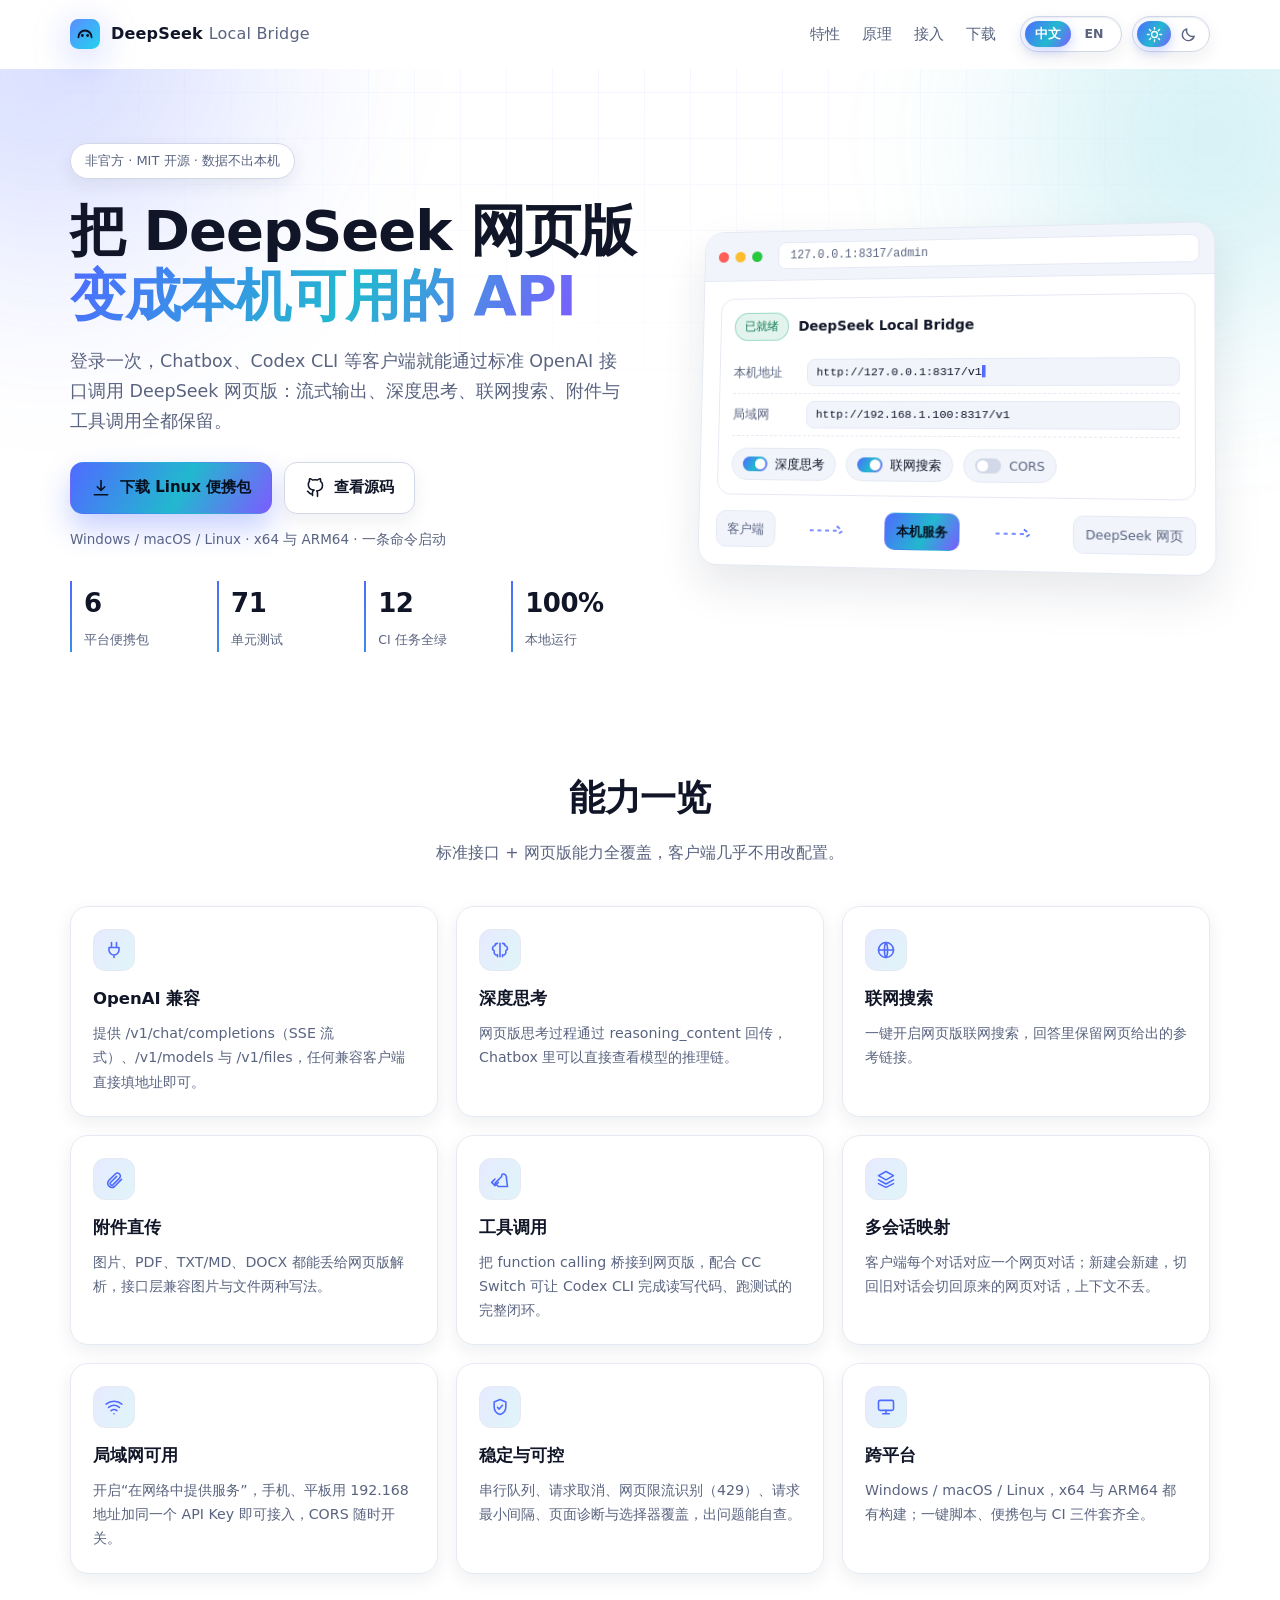
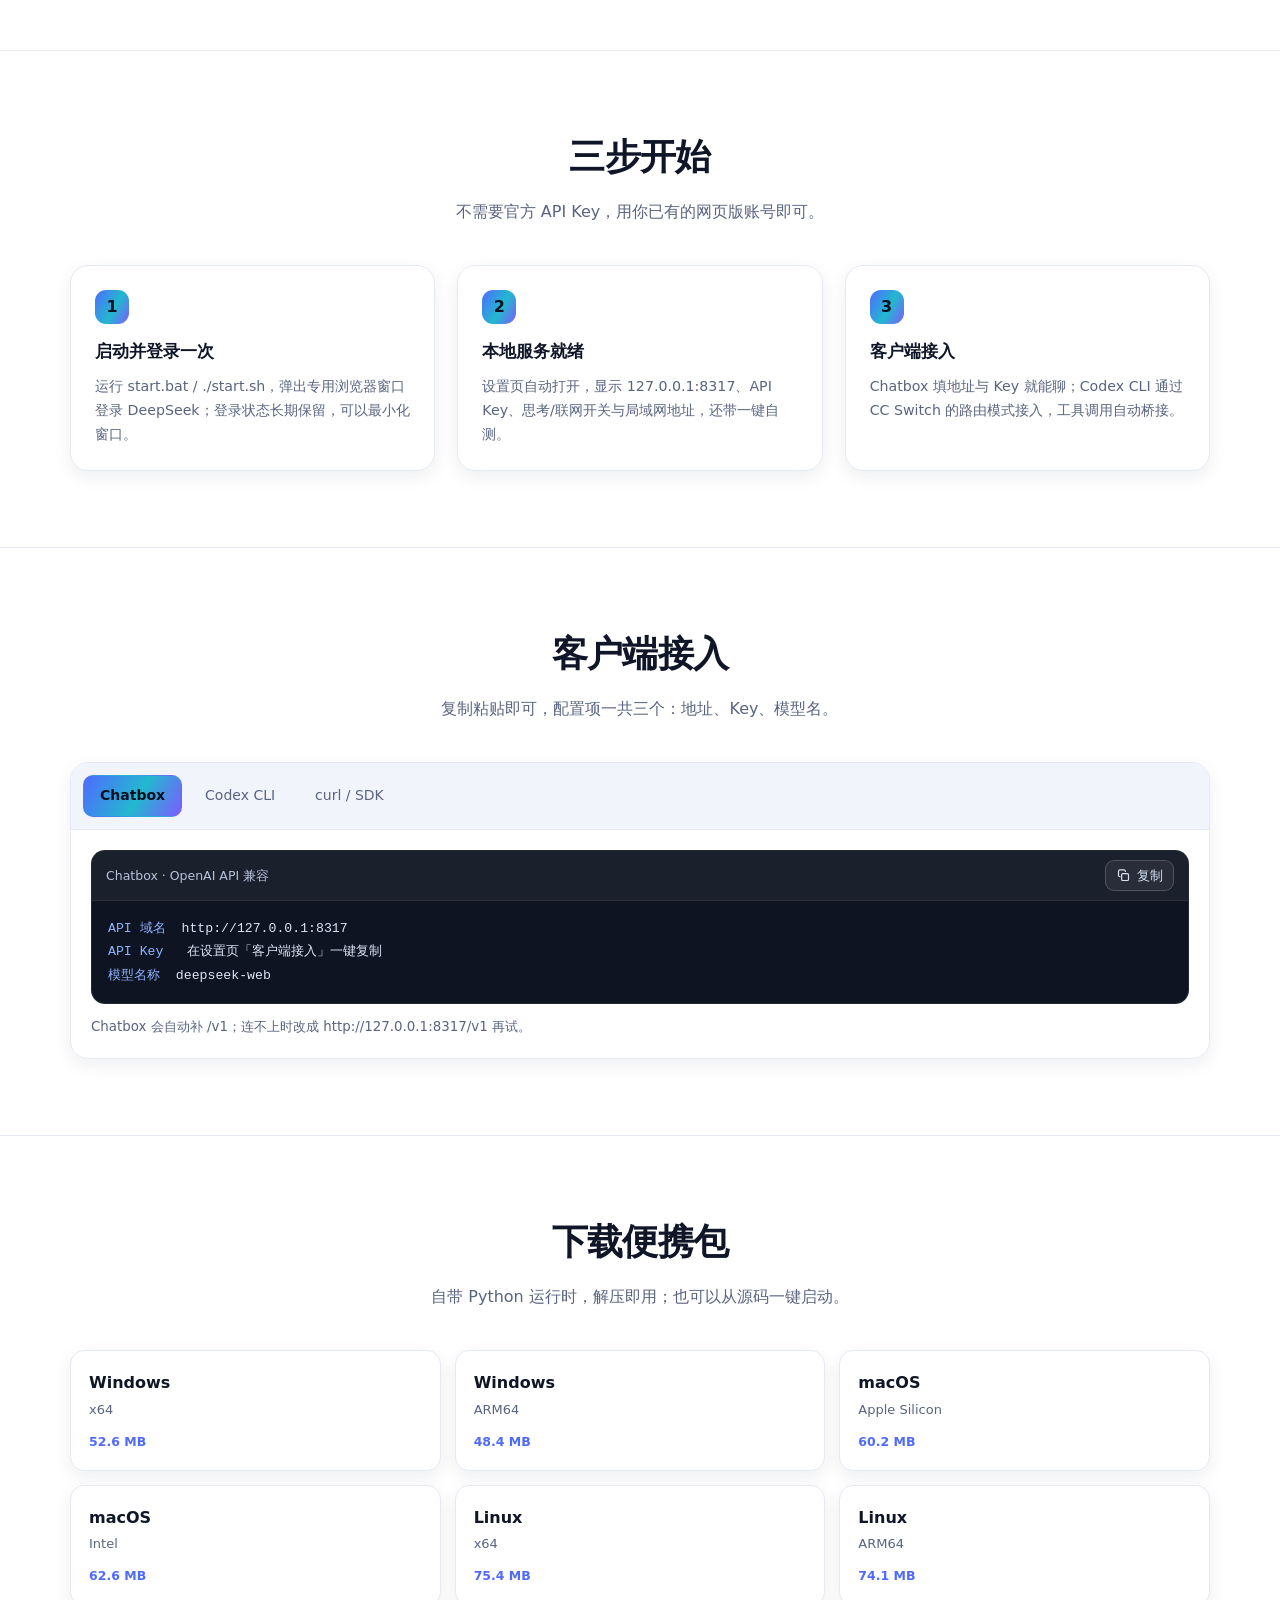
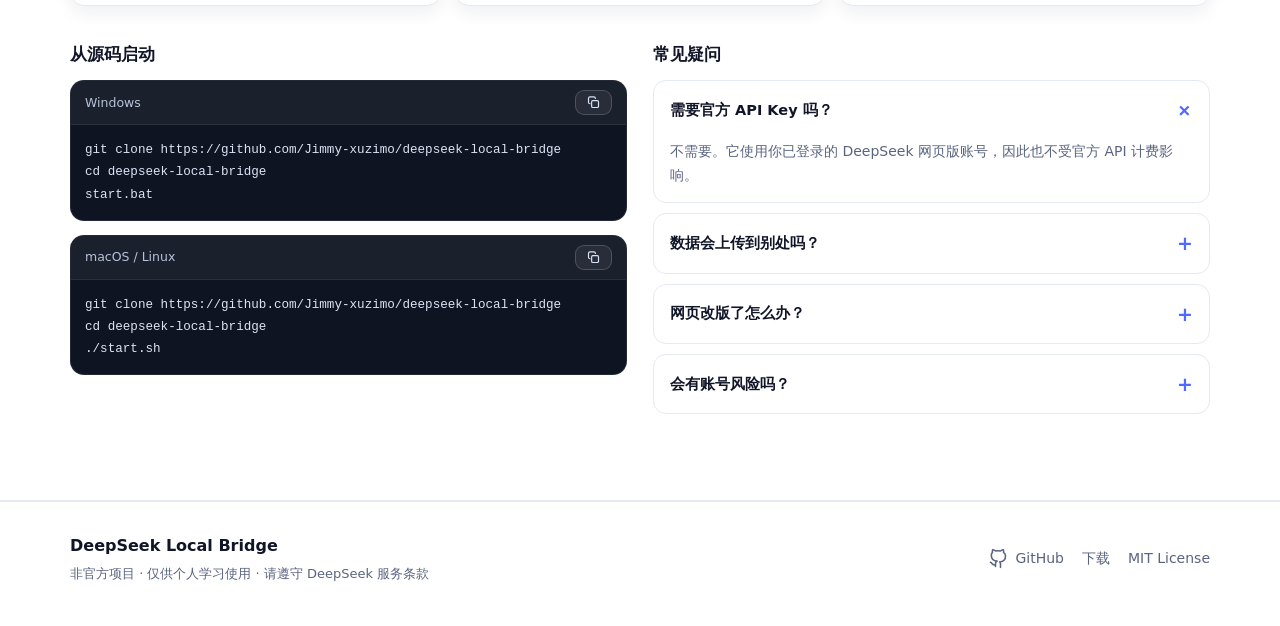
==== docs/index.html @ 7da31a99 "docs: 添加中英双语介绍页并启用 GitHub Pages - docs/index.html + assets/site.css + assets/site.js（零外部依赖，默认浅色/中文） " ====
<!DOCTYPE html>
<html lang="zh-CN" data-theme="light">
<head>
<meta charset="utf-8" />
<meta name="viewport" content="width=device-width, initial-scale=1, viewport-fit=cover" />
<meta name="theme-color" id="theme-color" content="#f6f8fd" />
<meta name="format-detection" content="telephone=no" />
<title>DeepSeek Local Bridge · 把 DeepSeek 网页版变成本机 API</title>
<meta name="description" content="把 DeepSeek 网页版桥接成本机 OpenAI 兼容 API：一次登录，Chatbox / Codex CLI 即可使用，支持流式、深度思考、联网搜索、附件与工具调用。" />
<meta name="color-scheme" content="light dark" />
<link rel="icon" href="data:image/svg+xml,%3Csvg xmlns='http://www.w3.org/2000/svg' viewBox='0 0 32 32'%3E%3Crect width='32' height='32' rx='8' fill='%234f6bff'/%3E%3Cpath d='M9 19c0-4 3-7 7-7s7 3 7 7' stroke='white' stroke-width='2' fill='none' stroke-linecap='round'/%3E%3Ccircle cx='13' cy='17.5' r='1.4' fill='white'/%3E%3Ccircle cx='19' cy='17.5' r='1.4' fill='white'/%3E%3C/svg%3E" />
<link rel="stylesheet" href="assets/site.css" />
<script>document.documentElement.classList.add("js");</script>
</head>
<body>

<svg class="sprite" aria-hidden="true" focusable="false">
  <symbol id="i-plug" viewBox="0 0 24 24"><path d="M9 3v6M15 3v6M6 9h12v3a6 6 0 0 1-6 6 6 6 0 0 1-6-6V9ZM12 18v3"/></symbol>
  <symbol id="i-brain" viewBox="0 0 24 24"><path d="M9 4a3 3 0 0 0-3 3 3 3 0 0 0-1 5.8V15a3 3 0 0 0 4 2.8V20M15 4a3 3 0 0 1 3 3 3 3 0 0 1 1 5.8V15a3 3 0 0 1-4 2.8V20M12 4v16"/></symbol>
  <symbol id="i-globe" viewBox="0 0 24 24"><circle cx="12" cy="12" r="9"/><path d="M3 12h18M12 3c2.5 3 2.5 15 0 18M12 3c-2.5 3-2.5 15 0 18"/></symbol>
  <symbol id="i-paperclip" viewBox="0 0 24 24"><path d="M21 12.5 12.6 21a5 5 0 0 1-7-7l8-8a3.5 3.5 0 1 1 5 5l-8 8a2 2 0 0 1-2.8-2.8l7.4-7.4"/></symbol>
  <symbol id="i-tool" viewBox="0 0 24 24"><path d="M14.7 6.3a4 4 0 0 1 5 5L21 21H10L6 17l8-8a4 4 0 0 1 .7-2.7Z"/><path d="M6 12 2 16l4 4 4-4"/></symbol>
  <symbol id="i-layers" viewBox="0 0 24 24"><path d="M12 3 3 8l9 5 9-5-9-5ZM3 13l9 5 9-5M3 17.5 12 22l9-4.5"/></symbol>
  <symbol id="i-wifi" viewBox="0 0 24 24"><path d="M2.5 8.5C8 4 16 4 21.5 8.5M5.5 12.5C9.5 9.3 14.5 9.3 18.5 12.5M8.5 16.4c2-1.6 5-1.6 7 0M12 20h.01"/></symbol>
  <symbol id="i-shield" viewBox="0 0 24 24"><path d="M12 3 5 6v6c0 4.4 3 7.6 7 9 4-1.4 7-4.6 7-9V6l-7-3Z"/><path d="M9 12.5l2 2 4-4.5"/></symbol>
  <symbol id="i-monitor" viewBox="0 0 24 24"><rect x="3" y="4" width="18" height="12" rx="2"/><path d="M8 20h8M12 16v4"/></symbol>
  <symbol id="i-download" viewBox="0 0 24 24"><path d="M12 3v12M7.5 10.5 12 15l4.5-4.5M4 20h16"/></symbol>
  <symbol id="i-github" viewBox="0 0 24 24"><path d="M9 19c-4 1.5-4-2.5-6-3m12 6v-3.9a3.4 3.4 0 0 0-.9-2.6c3-.3 6.9-1.4 6.9-6.8A5.3 5.3 0 0 0 18.6 4 5 5 0 0 0 18.4 1S17.2.6 15 2.4a13 13 0 0 0-6 0C6.8.6 5.6 1 5.6 1A5 5 0 0 0 5.4 4a5.3 5.3 0 0 0-1.4 3.7c0 5.4 3.9 6.5 6.9 6.8A3.4 3.4 0 0 0 9 17.1V21"/></symbol>
  <symbol id="i-copy" viewBox="0 0 24 24"><rect x="9" y="9" width="11" height="11" rx="2"/><path d="M15 5.5A2.5 2.5 0 0 0 12.5 3H6.5A2.5 2.5 0 0 0 4 5.5v6A2.5 2.5 0 0 0 6.5 14"/></symbol>
  <symbol id="i-sun" viewBox="0 0 24 24"><circle cx="12" cy="12" r="4.2"/><path d="M12 2v2.5M12 19.5V22M2 12h2.5M19.5 12H22M4.9 4.9l1.8 1.8M17.3 17.3l1.8 1.8M19.1 4.9l-1.8 1.8M6.7 17.3l-1.8 1.8"/></symbol>
  <symbol id="i-moon" viewBox="0 0 24 24"><path d="M20 14.5A8.5 8.5 0 0 1 9.5 4a8.5 8.5 0 1 0 10.5 10.5Z"/></symbol>
  <symbol id="i-check" viewBox="0 0 24 24"><path d="M5 13l4 4L19 7"/></symbol>
  <symbol id="i-arrow" viewBox="0 0 24 24"><path d="M5 12h14M13 6l6 6-6 6"/></symbol>
</svg>

<header class="nav" id="nav">
  <div class="nav-inner">
    <a class="logo" href="#top">
      <span class="logo-mark">
        <svg viewBox="0 0 32 32" width="30" height="30" aria-hidden="true">
          <rect width="32" height="32" rx="9" fill="url(#lg)"/>
          <defs><linearGradient id="lg" x1="0" y1="0" x2="1" y2="1">
            <stop offset="0" stop-color="#5b8cff"/><stop offset="1" stop-color="#22d3ee"/>
          </linearGradient></defs>
          <path d="M9 19.5c0-4 3-7.2 7-7.2s7 3.2 7 7.2" stroke="#08111f" stroke-width="2" fill="none" stroke-linecap="round"/>
          <circle cx="13.2" cy="17.6" r="1.5" fill="#08111f"/><circle cx="18.8" cy="17.6" r="1.5" fill="#08111f"/>
        </svg>
      </span>
      <span class="logo-text">DeepSeek <em>Local Bridge</em></span>
    </a>

    <nav class="nav-links">
      <a href="#features" data-i18n="nav.features">特性</a>
      <a href="#how" data-i18n="nav.how">原理</a>
      <a href="#clients" data-i18n="nav.clients">接入</a>
      <a href="#download" data-i18n="nav.download">下载</a>
    </nav>

    <div class="nav-tools">
      <button class="toggle lang-toggle" id="lang-toggle" data-lang="zh" aria-label="切换语言 / Switch language">
        <span class="pill" id="lang-pill" aria-hidden="true"></span>
        <span class="seg" data-lang="zh">中文</span>
        <span class="seg" data-lang="en">EN</span>
      </button>
      <button class="toggle theme-toggle" id="theme-toggle" aria-label="切换深浅色 / Toggle theme" aria-pressed="false">
        <span class="pill" id="theme-pill" aria-hidden="true"></span>
        <span class="seg" data-seg="light" aria-hidden="true"><svg class="ic"><use href="#i-sun"/></svg></span>
        <span class="seg" data-seg="dark" aria-hidden="true"><svg class="ic"><use href="#i-moon"/></svg></span>
      </button>
    </div>
  </div>
</header>

<main id="top">
  <!-- Hero -->
  <section class="hero">
    <div class="blob b1" aria-hidden="true"></div>
    <div class="blob b2" aria-hidden="true"></div>
    <div class="wrap hero-grid">
      <div class="hero-copy">
        <span class="badge reveal" data-i18n="hero.badge">非官方 · MIT 开源 · 数据不出本机</span>
        <h1 class="reveal" data-i18n-html="hero.title">把 DeepSeek 网页版<br/><span class="grad">变成本机可用的 API</span></h1>
        <p class="lead reveal" data-i18n="hero.lead">
          登录一次，Chatbox、Codex CLI 等客户端就能通过标准 OpenAI 接口调用 DeepSeek 网页版：流式输出、深度思考、联网搜索、附件与工具调用全都保留。
        </p>
        <div class="cta reveal">
          <a class="btn btn-primary" id="cta-download" href="https://github.com/Jimmy-xuzimo/deepseek-local-bridge/releases/latest" target="_blank" rel="noopener">
            <svg class="ic"><use href="#i-download"/></svg>
            <span id="cta-label" data-i18n="hero.cta1">下载便携包</span>
          </a>
          <a class="btn btn-ghost" href="https://github.com/Jimmy-xuzimo/deepseek-local-bridge" target="_blank" rel="noopener">
            <svg class="ic"><use href="#i-github"/></svg>
            <span data-i18n="hero.cta2">查看源码</span>
          </a>
        </div>
        <p class="meta reveal" data-i18n="hero.meta">Windows / macOS / Linux · x64 与 ARM64 · 一条命令启动</p>
        <p class="meta mobile-hint reveal" id="mobile-hint" hidden></p>

        <ul class="stats reveal">
          <li><b data-count="6">0</b><span data-i18n="stats.platforms">平台便携包</span></li>
          <li><b data-count="71">0</b><span data-i18n="stats.tests">单元测试</span></li>
          <li><b data-count="12">0</b><span data-i18n="stats.ci">CI 任务全绿</span></li>
          <li><b data-count="100" data-suffix="%">0</b><span data-i18n="stats.local">本地运行</span></li>
        </ul>
      </div>

      <!-- 产品界面示意（纯 CSS/SVG，无真实数据） -->
      <div class="hero-visual reveal">
        <div class="window" id="demo-window">
          <div class="window-bar">
            <span class="dot r"></span><span class="dot y"></span><span class="dot g"></span>
            <span class="url">127.0.0.1:8317/admin</span>
          </div>
          <div class="window-body">
            <div class="panel">
              <div class="panel-head">
                <span class="chip ok" data-i18n="demo.ready">已就绪</span>
                <span class="panel-title" data-i18n="demo.title">DeepSeek Local Bridge</span>
              </div>
              <div class="panel-row">
                <span class="label" data-i18n="demo.endpoint">本机地址</span>
                <code class="typing" data-text="http://127.0.0.1:8317/v1"></code>
              </div>
              <div class="panel-row">
                <span class="label" data-i18n="demo.lan">局域网</span>
                <code>http://192.168.1.100:8317/v1</code>
              </div>
              <div class="panel-switches">
                <span class="sw on"><i></i><span data-i18n="demo.think">深度思考</span></span>
                <span class="sw on"><i></i><span data-i18n="demo.search">联网搜索</span></span>
                <span class="sw"><i></i><span data-i18n="demo.cors">CORS</span></span>
              </div>
            </div>
            <div class="flow">
              <span class="node" data-i18n="demo.client">客户端</span>
              <svg class="arrow" viewBox="0 0 40 12" aria-hidden="true"><path d="M0 6h32M28 1.5 34 6l-6 4.5"/></svg>
              <span class="node accent" data-i18n="demo.bridge">本机服务</span>
              <svg class="arrow" viewBox="0 0 40 12" aria-hidden="true"><path d="M0 6h32M28 1.5 34 6l-6 4.5"/></svg>
              <span class="node" data-i18n="demo.web">DeepSeek 网页</span>
            </div>
          </div>
        </div>
      </div>
    </div>
  </section>

  <!-- Features -->
  <section class="section" id="features">
    <div class="wrap">
      <header class="sec-head reveal">
        <h2 data-i18n="features.title">能力一览</h2>
        <p data-i18n="features.lead">标准接口 + 网页版能力全覆盖，客户端几乎不用改配置。</p>
      </header>
      <div class="cards">
        <article class="card reveal"><span class="card-ic"><svg class="ic"><use href="#i-plug"/></svg></span>
          <h3 data-i18n="f1.t">OpenAI 兼容</h3><p data-i18n="f1.d">提供 /v1/chat/completions（SSE 流式）、/v1/models 与 /v1/files，任何兼容客户端直接填地址即可。</p></article>
        <article class="card reveal"><span class="card-ic"><svg class="ic"><use href="#i-brain"/></svg></span>
          <h3 data-i18n="f2.t">深度思考</h3><p data-i18n="f2.d">网页版思考过程通过 reasoning_content 回传，Chatbox 里可以直接查看模型的推理链。</p></article>
        <article class="card reveal"><span class="card-ic"><svg class="ic"><use href="#i-globe"/></svg></span>
          <h3 data-i18n="f3.t">联网搜索</h3><p data-i18n="f3.d">一键开启网页版联网搜索，回答里保留网页给出的参考链接。</p></article>
        <article class="card reveal"><span class="card-ic"><svg class="ic"><use href="#i-paperclip"/></svg></span>
          <h3 data-i18n="f4.t">附件直传</h3><p data-i18n="f4.d">图片、PDF、TXT/MD、DOCX 都能丢给网页版解析，接口层兼容图片与文件两种写法。</p></article>
        <article class="card reveal"><span class="card-ic"><svg class="ic"><use href="#i-tool"/></svg></span>
          <h3 data-i18n="f5.t">工具调用</h3><p data-i18n="f5.d">把 function calling 桥接到网页版，配合 CC Switch 可让 Codex CLI 完成读写代码、跑测试的完整闭环。</p></article>
        <article class="card reveal"><span class="card-ic"><svg class="ic"><use href="#i-layers"/></svg></span>
          <h3 data-i18n="f6.t">多会话映射</h3><p data-i18n="f6.d">客户端每个对话对应一个网页对话；新建会新建，切回旧对话会切回原来的网页对话，上下文不丢。</p></article>
        <article class="card reveal"><span class="card-ic"><svg class="ic"><use href="#i-wifi"/></svg></span>
          <h3 data-i18n="f7.t">局域网可用</h3><p data-i18n="f7.d">开启“在网络中提供服务”，手机、平板用 192.168 地址加同一个 API Key 即可接入，CORS 随时开关。</p></article>
        <article class="card reveal"><span class="card-ic"><svg class="ic"><use href="#i-shield"/></svg></span>
          <h3 data-i18n="f8.t">稳定与可控</h3><p data-i18n="f8.d">串行队列、请求取消、网页限流识别（429）、请求最小间隔、页面诊断与选择器覆盖，出问题能自查。</p></article>
        <article class="card reveal"><span class="card-ic"><svg class="ic"><use href="#i-monitor"/></svg></span>
          <h3 data-i18n="f9.t">跨平台</h3><p data-i18n="f9.d">Windows / macOS / Linux，x64 与 ARM64 都有构建；一键脚本、便携包与 CI 三件套齐全。</p></article>
      </div>
    </div>
  </section>

  <!-- How it works -->
  <section class="section alt" id="how">
    <div class="wrap">
      <header class="sec-head reveal">
        <h2 data-i18n="how.title">三步开始</h2>
        <p data-i18n="how.lead">不需要官方 API Key，用你已有的网页版账号即可。</p>
      </header>
      <ol class="steps">
        <li class="reveal"><span class="num">1</span>
          <h3 data-i18n="how.s1t">启动并登录一次</h3>
          <p data-i18n="how.s1d">运行 start.bat / ./start.sh，弹出专用浏览器窗口登录 DeepSeek；登录状态长期保留，可以最小化窗口。</p></li>
        <li class="reveal"><span class="num">2</span>
          <h3 data-i18n="how.s2t">本地服务就绪</h3>
          <p data-i18n="how.s2d">设置页自动打开，显示 127.0.0.1:8317、API Key、思考/联网开关与局域网地址，还带一键自测。</p></li>
        <li class="reveal"><span class="num">3</span>
          <h3 data-i18n="how.s3t">客户端接入</h3>
          <p data-i18n="how.s3d">Chatbox 填地址与 Key 就能聊；Codex CLI 通过 CC Switch 的路由模式接入，工具调用自动桥接。</p></li>
      </ol>
    </div>
  </section>

  <!-- Clients -->
  <section class="section" id="clients">
    <div class="wrap">
      <header class="sec-head reveal">
        <h2 data-i18n="clients.title">客户端接入</h2>
        <p data-i18n="clients.lead">复制粘贴即可，配置项一共三个：地址、Key、模型名。</p>
      </header>
      <div class="tabs reveal">
        <div class="tab-btns" role="tablist">
          <button class="tab-btn active" role="tab" aria-selected="true" data-tab="chatbox">Chatbox</button>
          <button class="tab-btn" role="tab" aria-selected="false" data-tab="codex">Codex CLI</button>
          <button class="tab-btn" role="tab" aria-selected="false" data-tab="curl">curl / SDK</button>
        </div>
        <div class="tab-panels">
          <div class="tab-panel active" data-panel="chatbox">
            <div class="code-block">
              <div class="code-head"><span data-i18n="clients.chatboxHead">Chatbox · OpenAI API 兼容</span><button class="copy-btn" data-copy-target="code-chatbox" aria-label="copy"><svg class="ic"><use href="#i-copy"/></svg><span data-i18n="clients.copy">复制</span></button></div>
              <pre id="code-chatbox" data-i18n-html="clients.chatboxSnippet"><span class="c-key">API 域名</span>  http://127.0.0.1:8317
<span class="c-key">API Key</span>   在设置页「客户端接入」一键复制
<span class="c-key">模型名称</span>  deepseek-web</pre>
            </div>
            <p class="tip" data-i18n="clients.chatboxTip">Chatbox 会自动补 /v1；连不上时改成 http://127.0.0.1:8317/v1 再试。</p>
          </div>
          <div class="tab-panel" data-panel="codex">
            <div class="code-block">
              <div class="code-head"><span data-i18n="clients.codexHead">CC Switch · Routing</span><button class="copy-btn" data-copy-target="code-codex" aria-label="copy"><svg class="ic"><use href="#i-copy"/></svg><span data-i18n="clients.copy">复制</span></button></div>
              <pre id="code-codex" data-i18n-html="clients.codexSnippet"><span class="c-key">API Request URL</span>  http://127.0.0.1:8317/v1
<span class="c-key">Default Model</span>    deepseek-web
<span class="c-key">Upstream Format</span>  OpenAI Chat Completions（需要路由）
<span class="c-key">Routing</span>          打开总开关并启用 Codex，然后重启终端</pre>
            </div>
            <p class="tip" data-i18n="clients.codexTip">Codex 用 Responses 协议，交给 CC Switch 转成 Chat Completions 再进本服务。</p>
          </div>
          <div class="tab-panel" data-panel="curl">
            <div class="code-block">
              <div class="code-head"><span>OpenAI SDK / curl</span><button class="copy-btn" data-copy-target="code-curl" aria-label="copy"><svg class="ic"><use href="#i-copy"/></svg><span data-i18n="clients.copy">复制</span></button></div>
              <pre id="code-curl">curl http://127.0.0.1:8317/v1/chat/completions \
  -H <span class="c-str">"Authorization: Bearer $DSB_KEY"</span> \
  -H <span class="c-str">"Content-Type: application/json"</span> \
  -d <span class="c-str">'{"model":"deepseek-web","stream":true,
       "messages":[{"role":"user","content":"你好"}]}'</span></pre>
            </div>
            <p class="tip" data-i18n="clients.curlTip">Python 里把 base_url 设为 http://127.0.0.1:8317/v1 即可直接复用 OpenAI SDK。</p>
          </div>
        </div>
      </div>
    </div>
  </section>

  <!-- Download -->
  <section class="section alt" id="download">
    <div class="wrap">
      <header class="sec-head reveal">
        <h2 data-i18n="dl.title">下载便携包</h2>
        <p data-i18n="dl.lead">自带 Python 运行时，解压即用；也可以从源码一键启动。</p>
      </header>
      <div class="downloads">
        <a class="dl-card reveal" href="https://github.com/Jimmy-xuzimo/deepseek-local-bridge/releases/latest" target="_blank" rel="noopener">
          <span class="os">Windows</span><span class="arch">x64</span><span class="size">52.6 MB</span></a>
        <a class="dl-card reveal" href="https://github.com/Jimmy-xuzimo/deepseek-local-bridge/releases/latest" target="_blank" rel="noopener">
          <span class="os">Windows</span><span class="arch">ARM64</span><span class="size">48.4 MB</span></a>
        <a class="dl-card reveal" href="https://github.com/Jimmy-xuzimo/deepseek-local-bridge/releases/latest" target="_blank" rel="noopener">
          <span class="os">macOS</span><span class="arch">Apple Silicon</span><span class="size">60.2 MB</span></a>
        <a class="dl-card reveal" href="https://github.com/Jimmy-xuzimo/deepseek-local-bridge/releases/latest" target="_blank" rel="noopener">
          <span class="os">macOS</span><span class="arch">Intel</span><span class="size">62.6 MB</span></a>
        <a class="dl-card reveal" href="https://github.com/Jimmy-xuzimo/deepseek-local-bridge/releases/latest" target="_blank" rel="noopener">
          <span class="os">Linux</span><span class="arch">x64</span><span class="size">75.4 MB</span></a>
        <a class="dl-card reveal" href="https://github.com/Jimmy-xuzimo/deepseek-local-bridge/releases/latest" target="_blank" rel="noopener">
          <span class="os">Linux</span><span class="arch">ARM64</span><span class="size">74.1 MB</span></a>
      </div>

      <div class="quickstart reveal">
        <div class="qs-col">
          <h3 data-i18n="qs.title">从源码启动</h3>
          <div class="code-block small">
            <div class="code-head"><span>Windows</span><button class="copy-btn" data-copy-target="code-win" aria-label="copy"><svg class="ic"><use href="#i-copy"/></svg></button></div>
            <pre id="code-win">git clone https://github.com/Jimmy-xuzimo/deepseek-local-bridge
cd deepseek-local-bridge
start.bat</pre>
          </div>
          <div class="code-block small">
            <div class="code-head"><span>macOS / Linux</span><button class="copy-btn" data-copy-target="code-unix" aria-label="copy"><svg class="ic"><use href="#i-copy"/></svg></button></div>
            <pre id="code-unix">git clone https://github.com/Jimmy-xuzimo/deepseek-local-bridge
cd deepseek-local-bridge
./start.sh</pre>
          </div>
        </div>
        <div class="qs-col">
          <h3 data-i18n="faq.title">常见疑问</h3>
          <details class="faq reveal" open>
            <summary data-i18n="faq.q1">需要官方 API Key 吗？</summary>
            <p data-i18n="faq.a1">不需要。它使用你已登录的 DeepSeek 网页版账号，因此也不受官方 API 计费影响。</p>
          </details>
          <details class="faq reveal">
            <summary data-i18n="faq.q2">数据会上传到别处吗？</summary>
            <p data-i18n="faq.a2">服务只监听本机，登录配置、附件、日志、会话映射都存在你的数据目录里；日志只记录长度与耗时，不记录对话内容和凭证。</p>
          </details>
          <details class="faq reveal">
            <summary data-i18n="faq.q3">网页改版了怎么办？</summary>
            <p data-i18n="faq.a3">设置页可以一键保存诊断信息（页面结构与选择器命中情况），在数据目录放一个 selectors.json 就能覆盖失效的选择器，不用改代码。</p>
          </details>
          <details class="faq reveal">
            <summary data-i18n="faq.q4">会有账号风险吗？</summary>
            <p data-i18n="faq.a4">这是非官方方式，可能受网页改版与账号风控影响，请仅个人学习使用、遵守服务条款，避免高频或商用请求。</p>
          </details>
        </div>
      </div>
    </div>
  </section>
</main>

<footer class="footer">
  <div class="wrap footer-inner">
    <div>
      <strong>DeepSeek Local Bridge</strong>
      <p class="muted" data-i18n="footer.note">非官方项目 · 仅供个人学习使用 · 请遵守 DeepSeek 服务条款</p>
    </div>
    <div class="footer-links">
      <a href="https://github.com/Jimmy-xuzimo/deepseek-local-bridge" target="_blank" rel="noopener"><svg class="ic"><use href="#i-github"/></svg>GitHub</a>
      <a href="https://github.com/Jimmy-xuzimo/deepseek-local-bridge/releases/latest" target="_blank" rel="noopener" data-i18n="footer.dl">下载</a>
      <a href="https://github.com/Jimmy-xuzimo/deepseek-local-bridge/blob/main/LICENSE" target="_blank" rel="noopener">MIT License</a>
    </div>
  </div>
</footer>

<script src="assets/site.js"></script>
</body>
</html>
---- docs/assets/site.css ----
/* ===================== 主题变量 ===================== */
:root {
  --accent-1: #4f6bff;
  --accent-2: #22b8cf;
  --accent-3: #7c5cff;
  --grad: linear-gradient(120deg, #4f6bff 0%, #22b8cf 55%, #7c5cff 100%);
  --grad-soft: linear-gradient(120deg, rgba(79,107,255,.14), rgba(34,184,207,.14));
  --radius: 18px;
  --ease: cubic-bezier(.22,.61,.36,1);
  --maxw: 1140px;
  --code-bg: #0f1422;
  --code-fg: #dbe4f5;
  --code-key: #8fb2ff;
  --code-str: #7ee0c1;
}

html[data-theme="light"] {
  color-scheme: light;
  --bg: #f6f8fd;
  --bg-2: #ffffff;
  --panel: #ffffff;
  --panel-2: #f1f4fb;
  --text: #101527;
  --muted: #5a6480;
  --line: #e5e9f3;
  --line-strong: #d2d8e8;
  --shadow: 0 20px 45px rgba(20, 30, 60, .10);
  --shadow-sm: 0 6px 18px rgba(20, 30, 60, .07);
  --grid: rgba(79, 107, 255, .07);
}

html[data-theme="dark"] {
  color-scheme: dark;
  --bg: #080b12;
  --bg-2: #0d1120;
  --panel: rgba(21, 26, 38, .74);
  --panel-2: rgba(32, 39, 56, .62);
  --text: #e9edf7;
  --muted: #9aa5bd;
  --line: rgba(255, 255, 255, .10);
  --line-strong: rgba(255, 255, 255, .2);
  --shadow: 0 22px 50px rgba(0, 0, 0, .5);
  --shadow-sm: 0 8px 22px rgba(0, 0, 0, .38);
  --grid: rgba(140, 170, 255, .08);
}

* { box-sizing: border-box; }

html { -webkit-text-size-adjust: 100%; text-size-adjust: 100%; }
a, button, summary, label { -webkit-tap-highlight-color: transparent; }

/* 图标精灵：绝对定位 0 尺寸，避免根 <svg> 被 UA 规则撑成 300×150 占位 */
.sprite { position: absolute; width: 0; height: 0; overflow: hidden; pointer-events: none; }

html { scroll-behavior: smooth; }

body {
  margin: 0;
  padding-left: env(safe-area-inset-left);
  padding-right: env(safe-area-inset-right);
  background:
    radial-gradient(900px 520px at 85% -10%, var(--grad-soft), transparent 65%),
    linear-gradient(180deg, var(--bg) 0%, var(--bg-2) 100%);
  color: var(--text);
  font-family: "Segoe UI", "PingFang SC", "Hiragino Sans GB", "Microsoft YaHei", system-ui, -apple-system, sans-serif;
  font-size: 16px;
  line-height: 1.7;
  -webkit-font-smoothing: antialiased;
  transition: background .4s var(--ease), color .4s var(--ease);
}

body::before {
  content: "";
  position: fixed;
  inset: 0;
  background-image: linear-gradient(var(--grid) 1px, transparent 1px),
                    linear-gradient(90deg, var(--grid) 1px, transparent 1px);
  background-size: 46px 46px;
  mask-image: radial-gradient(70% 60% at 50% 0%, #000 0%, transparent 80%);
  pointer-events: none;
  z-index: 0;
}

.wrap { width: min(100% - 40px, var(--maxw)); margin-inline: auto; position: relative; z-index: 1; }
.ic { width: 20px; height: 20px; fill: none; stroke: currentColor; stroke-width: 1.9; stroke-linecap: round; stroke-linejoin: round; flex: none; }
.muted { color: var(--muted); }

/* ===================== 顶栏 ===================== */
.nav {
  position: sticky; top: 0; z-index: 30;
  -webkit-backdrop-filter: blur(16px) saturate(150%);
  backdrop-filter: blur(16px) saturate(150%);
  background: color-mix(in srgb, var(--bg-2) 78%, transparent);
  border-bottom: 1px solid transparent;
  transition: box-shadow .3s var(--ease), border-color .3s var(--ease), background .4s var(--ease);
}
.nav.scrolled { border-color: var(--line); box-shadow: var(--shadow-sm); }

.nav-inner {
  width: min(100% - 40px, var(--maxw)); margin-inline: auto;
  display: flex; align-items: center; gap: 18px; height: 68px;
}

.logo { display: flex; align-items: center; gap: 11px; text-decoration: none; color: var(--text); font-weight: 650; letter-spacing: .2px; }
.logo-mark { display: grid; place-items: center; filter: drop-shadow(0 8px 18px rgba(79,107,255,.35)); }
.logo-text em { font-style: normal; color: var(--muted); font-weight: 500; }

.nav-links { display: flex; gap: 22px; margin-left: auto; }
.nav-links a {
  color: var(--muted); text-decoration: none; font-size: 14.5px; position: relative; padding: 4px 0;
  transition: color .2s var(--ease);
}
.nav-links a::after {
  content: ""; position: absolute; left: 0; bottom: 0; height: 2px; width: 0;
  background: var(--grad); border-radius: 2px; transition: width .3s var(--ease);
}
.nav-links a:hover { color: var(--text); }
.nav-links a:hover::after { width: 100%; }

.nav-tools { display: flex; align-items: center; gap: 10px; margin-left: 6px; }

.toggle {
  position: relative; display: inline-flex; align-items: center; height: 36px; padding: 4px;
  border: 1px solid var(--line-strong); border-radius: 999px; background: var(--panel);
  color: var(--text); cursor: pointer; font: inherit;
  box-shadow: inset 0 1px 2px color-mix(in srgb, var(--text) 7%, transparent), var(--shadow-sm);
  transition: transform .18s var(--ease), border-color .25s var(--ease), box-shadow .25s var(--ease), background .4s var(--ease);
}
.toggle:hover { transform: translateY(-1px); border-color: color-mix(in srgb, var(--accent-1) 45%, var(--line-strong)); }
.toggle:active { transform: scale(.98); }
.toggle:focus-visible { outline: 2px solid var(--accent-2); outline-offset: 2px; }

.toggle .pill {
  position: absolute; top: 4px; left: 4px; height: 26px; border-radius: 999px;
  background: var(--grad); box-shadow: 0 4px 12px rgba(79,107,255,.3);
  transition: transform .38s var(--ease);
}

.toggle .seg {
  position: relative; z-index: 1; display: grid; place-items: center; height: 26px;
  border-radius: 999px; font-size: 12.5px; font-weight: 600; color: var(--muted);
  transition: color .28s var(--ease);
}
.toggle .seg:hover { color: var(--text); }

.lang-toggle .seg,
.lang-toggle .pill { width: 46px; }
.lang-toggle[data-lang="en"] .pill { transform: translateX(46px); }
.lang-toggle[data-lang="zh"] .seg[data-lang="zh"],
.lang-toggle[data-lang="en"] .seg[data-lang="en"] { color: #fff; }

.theme-toggle .seg,
.theme-toggle .pill { width: 34px; }
.theme-toggle .seg .ic { width: 17px; height: 17px; }
html[data-theme="dark"] .theme-toggle .pill { transform: translateX(34px); }
html[data-theme="light"] .theme-toggle .seg[data-seg="light"],
html[data-theme="dark"] .theme-toggle .seg[data-seg="dark"] { color: #fff; }

/* ===================== Hero ===================== */
.hero { position: relative; padding: 74px 0 40px; overflow: hidden; }
.blob {
  position: absolute; width: 520px; height: 520px; border-radius: 50%; filter: blur(70px); opacity: .5; pointer-events: none;
}
.blob.b1 { background: radial-gradient(circle at 30% 30%, rgba(79,107,255,.55), transparent 65%); top: -180px; left: -120px; animation: float 16s var(--ease) infinite alternate; }
.blob.b2 { background: radial-gradient(circle at 60% 40%, rgba(34,184,207,.5), transparent 65%); top: -140px; right: -140px; animation: float 19s var(--ease) infinite alternate-reverse; }
@keyframes float { from { transform: translate3d(0,0,0) scale(1); } to { transform: translate3d(3%, 4%, 0) scale(1.08); } }

.hero-grid { display: grid; grid-template-columns: 1.05fr .95fr; gap: 46px; align-items: center; }

.badge {
  display: inline-flex; align-items: center; gap: 8px; padding: 6px 14px; border-radius: 999px;
  border: 1px solid var(--line-strong); background: var(--panel); color: var(--muted);
  font-size: 13px; box-shadow: var(--shadow-sm);
}

h1 {
  font-size: clamp(34px, 4.4vw, 56px); line-height: 1.16; letter-spacing: -1px;
  margin: 20px 0 18px; font-weight: 750;
}
.grad { background: var(--grad); -webkit-background-clip: text; background-clip: text; color: transparent; }
.lead { font-size: clamp(15.5px, 1.4vw, 17.5px); color: var(--muted); max-width: 560px; margin: 0 0 26px; }

.cta { display: flex; flex-wrap: wrap; gap: 12px; }
.btn {
  display: inline-flex; align-items: center; gap: 9px; padding: 12px 20px; border-radius: 13px;
  text-decoration: none; font-size: 15px; font-weight: 600; border: 1px solid var(--line-strong);
  color: var(--text); background: var(--panel); position: relative; overflow: hidden;
  transition: transform .18s var(--ease), box-shadow .25s var(--ease), background .3s var(--ease), border-color .25s var(--ease);
  box-shadow: var(--shadow-sm);
}
.btn:hover { transform: translateY(-2px); box-shadow: var(--shadow); }
.btn:active { transform: translateY(0) scale(.98); }
.btn-primary { color: #06101f; border-color: transparent; background: var(--grad); box-shadow: 0 14px 30px rgba(79,107,255,.32); }
.btn-primary:hover { box-shadow: 0 18px 38px rgba(79,107,255,.4); }
.btn::after {
  content: ""; position: absolute; inset: 0; background: linear-gradient(120deg, transparent 20%, rgba(255,255,255,.35) 50%, transparent 80%);
  transform: translateX(-120%); transition: transform .7s var(--ease);
}
.btn:hover::after { transform: translateX(120%); }

.meta { color: var(--muted); font-size: 13.5px; margin-top: 14px; }

.stats { list-style: none; display: grid; grid-template-columns: repeat(4, minmax(0, 1fr)); gap: 14px; padding: 0; margin: 30px 0 0; }
.stats li { border-left: 2px solid transparent; border-image: var(--grad) 1; padding-left: 12px; }
.stats b { display: block; font-size: 26px; letter-spacing: -.5px; }
.stats span { color: var(--muted); font-size: 12.5px; }

/* 产品窗口示意 */
.hero-visual { perspective: 1200px; }
.window {
  border-radius: 20px; border: 1px solid var(--line); background: var(--panel);
  box-shadow: var(--shadow); overflow: hidden;
  transform: rotateY(-9deg) rotateX(4deg) translateZ(0);
  transition: transform .6s var(--ease);
}
.window:hover { transform: rotateY(-3deg) rotateX(1deg) translateY(-4px); }
.window-bar {
  display: flex; align-items: center; gap: 7px; padding: 11px 14px;
  background: var(--panel-2); border-bottom: 1px solid var(--line);
}
.window-bar .dot { width: 11px; height: 11px; border-radius: 50%; }
.dot.r { background: #ff5f57; } .dot.y { background: #febc2e; } .dot.g { background: #28c840; }
.window-bar .url {
  margin-left: 10px; font-size: 12px; color: var(--muted); background: var(--bg-2);
  border: 1px solid var(--line); border-radius: 8px; padding: 3px 12px; flex: 1;
  font-family: ui-monospace, Consolas, monospace;
}
.window-body { padding: 18px; display: grid; gap: 16px; }
.panel { border: 1px solid var(--line); border-radius: 14px; padding: 14px; background: var(--bg-2); }
.panel-head { display: flex; align-items: center; gap: 10px; margin-bottom: 12px; }
.panel-title { font-weight: 650; font-size: 14px; }
.chip {
  font-size: 12px; padding: 3px 10px; border-radius: 999px; border: 1px solid var(--line-strong); color: var(--muted);
}
.chip.ok { color: #0d7a52; border-color: rgba(16,163,110,.35); background: rgba(16,163,110,.12); }
html[data-theme="dark"] .chip.ok { color: #6ee7b7; background: rgba(16,185,129,.14); }

.panel-row { display: flex; align-items: center; gap: 12px; padding: 7px 0; border-bottom: 1px dashed var(--line); }
.panel-row:last-of-type { border-bottom: none; }
.panel-row .label { color: var(--muted); font-size: 12.5px; width: 66px; flex: none; }
.panel-row code {
  font-family: ui-monospace, Consolas, monospace; font-size: 11.8px;
  background: var(--panel-2); border: 1px solid var(--line); border-radius: 8px; padding: 3px 9px;
  color: var(--text); flex: 1; overflow: hidden; text-overflow: ellipsis; white-space: nowrap;
}
.typing::after { content: "▌"; color: var(--accent-1); animation: caret 1s steps(1) infinite; }
@keyframes caret { 50% { opacity: 0; } }

.panel-switches { display: flex; gap: 10px; flex-wrap: wrap; margin-top: 12px; }
.sw { display: inline-flex; align-items: center; gap: 8px; font-size: 12.5px; color: var(--muted); border: 1px solid var(--line); border-radius: 999px; padding: 5px 11px; background: var(--panel-2); }
.sw i { width: 26px; height: 15px; border-radius: 999px; background: var(--line-strong); position: relative; transition: background .3s var(--ease); }
.sw i::after { content: ""; position: absolute; top: 2px; left: 2px; width: 11px; height: 11px; border-radius: 50%; background: #fff; transition: transform .3s var(--ease); }
.sw.on { color: var(--text); }
.sw.on i { background: var(--grad); }
.sw.on i::after { transform: translateX(11px); }

.flow { display: flex; align-items: center; gap: 10px; justify-content: space-between; font-size: 12.5px; color: var(--muted); }
.flow .node { border: 1px solid var(--line); border-radius: 10px; padding: 7px 11px; background: var(--panel-2); white-space: nowrap; }
.flow .node.accent { color: #06101f; background: var(--grad); border-color: transparent; font-weight: 600; }
.flow .arrow { width: 40px; height: 12px; fill: none; stroke: var(--accent-1); stroke-width: 1.6; stroke-dasharray: 4 4; animation: dash 1.6s linear infinite; }
@keyframes dash { to { stroke-dashoffset: -16; } }

/* ===================== 通用区块 ===================== */
.section { padding: 76px 0; position: relative; }
.section.alt { background: color-mix(in srgb, var(--panel) 55%, transparent); border-block: 1px solid var(--line); }
.sec-head { max-width: 660px; margin: 0 auto 40px; text-align: center; }
.sec-head h2 { font-size: clamp(26px, 2.8vw, 36px); margin: 0 0 10px; letter-spacing: -.6px; }
.sec-head p { color: var(--muted); margin: 0; }

/* 卡片 */
.cards { display: grid; grid-template-columns: repeat(3, minmax(0, 1fr)); gap: 18px; }
.card {
  border: 1px solid var(--line); border-radius: var(--radius); padding: 22px; background: var(--panel);
  box-shadow: var(--shadow-sm); transition: transform .3s var(--ease), box-shadow .3s var(--ease), border-color .3s var(--ease);
}
.card:hover { transform: translateY(-5px); box-shadow: var(--shadow); border-color: color-mix(in srgb, var(--accent-1) 40%, var(--line)); }
.card-ic {
  display: grid; place-items: center; width: 42px; height: 42px; border-radius: 12px; margin-bottom: 14px;
  background: var(--grad-soft); border: 1px solid var(--line); color: var(--accent-1);
}
html[data-theme="dark"] .card-ic { color: #9ec1ff; }
.card h3 { margin: 0 0 8px; font-size: 16.5px; }
.card p { margin: 0; color: var(--muted); font-size: 14.2px; }

/* 步骤 */
.steps { list-style: none; padding: 0; margin: 0; display: grid; grid-template-columns: repeat(3, minmax(0, 1fr)); gap: 22px; counter-reset: s; }
.steps li { position: relative; border: 1px solid var(--line); border-radius: var(--radius); padding: 24px; background: var(--panel); box-shadow: var(--shadow-sm); }
.steps .num {
  display: grid; place-items: center; width: 34px; height: 34px; border-radius: 11px; margin-bottom: 14px;
  background: var(--grad); color: #06101f; font-weight: 700;
}
.steps h3 { margin: 0 0 8px; font-size: 16.5px; }
.steps p { margin: 0; color: var(--muted); font-size: 14.2px; }

/* ===================== 接入 Tabs ===================== */
.tabs { border: 1px solid var(--line); border-radius: var(--radius); background: var(--panel); box-shadow: var(--shadow-sm); overflow: hidden; }
.tab-btns { display: flex; gap: 6px; padding: 12px; border-bottom: 1px solid var(--line); background: var(--panel-2); }
.tab-btn {
  border: 1px solid transparent; background: transparent; color: var(--muted); font: inherit; font-size: 14px;
  padding: 8px 16px; border-radius: 10px; cursor: pointer; transition: all .25s var(--ease);
}
.tab-btn:hover { color: var(--text); background: color-mix(in srgb, var(--accent-1) 8%, transparent); }
.tab-btn.active { color: #06101f; background: var(--grad); font-weight: 600; }
.tab-panels { padding: 20px; }
.tab-panel { display: none; animation: panelIn .45s var(--ease); }
.tab-panel.active { display: block; }
@keyframes panelIn { from { opacity: 0; transform: translateY(8px); } to { opacity: 1; transform: none; } }
.tip { color: var(--muted); font-size: 13.4px; margin: 12px 0 0; }

/* 代码块（两种主题下都用深色表面，保证可读性） */
.code-block { border-radius: 14px; overflow: hidden; border: 1px solid rgba(255,255,255,.09); background: var(--code-bg); }
.code-block.small { margin-bottom: 14px; }
.code-head {
  display: flex; align-items: center; justify-content: space-between; gap: 10px;
  padding: 9px 14px; background: rgba(255,255,255,.05); color: #b7c3da; font-size: 12.5px;
  border-bottom: 1px solid rgba(255,255,255,.07);
}
.code-block pre {
  margin: 0; padding: 16px; overflow: auto; color: var(--code-fg);
  font-family: ui-monospace, "Cascadia Mono", Consolas, monospace; font-size: 13.2px; line-height: 1.75;
}
.c-key { color: var(--code-key); }
.c-str { color: var(--code-str); }
.copy-btn {
  display: inline-flex; align-items: center; gap: 6px; border: 1px solid rgba(255,255,255,.18);
  background: rgba(255,255,255,.06); color: #d8e2f5; border-radius: 9px; padding: 4px 10px;
  font: inherit; font-size: 12.5px; cursor: pointer; transition: all .22s var(--ease);
}
.copy-btn .ic { width: 15px; height: 15px; }
.copy-btn:hover { background: rgba(255,255,255,.14); transform: translateY(-1px); }
.copy-btn.done { background: #16a34a; border-color: transparent; color: #fff; }

/* ===================== 下载 ===================== */
.downloads { display: grid; grid-template-columns: repeat(3, minmax(0, 1fr)); gap: 14px; }
.dl-card {
  display: flex; flex-direction: column; gap: 2px; text-decoration: none; color: var(--text);
  border: 1px solid var(--line); border-radius: 14px; padding: 18px; background: var(--panel);
  box-shadow: var(--shadow-sm);
  transition: transform .25s var(--ease), box-shadow .25s var(--ease), border-color .25s var(--ease);
}
.dl-card:hover { transform: translateY(-4px); box-shadow: var(--shadow); border-color: color-mix(in srgb, var(--accent-1) 45%, var(--line)); }
.dl-card .os { font-weight: 650; }
.dl-card .arch { color: var(--muted); font-size: 13px; }
.dl-card .size { color: var(--accent-1); font-size: 12.5px; font-weight: 600; margin-top: 8px; }
html[data-theme="dark"] .dl-card .size { color: #9ec1ff; }

.quickstart { display: grid; grid-template-columns: 1fr 1fr; gap: 26px; margin-top: 34px; align-items: start; }
.qs-col h3 { font-size: 17px; margin: 0 0 12px; }
.code-block.small pre { padding: 14px; font-size: 12.6px; }

.faq { border: 1px solid var(--line); border-radius: 13px; background: var(--panel); margin-bottom: 10px; overflow: hidden; }
.faq summary {
  cursor: pointer; padding: 13px 16px; font-weight: 600; font-size: 14.5px; list-style: none;
  display: flex; align-items: center; justify-content: space-between; gap: 10px;
  transition: background .25s var(--ease);
}
.faq summary::-webkit-details-marker { display: none; }
.faq summary::after { content: "+"; color: var(--accent-1); font-size: 19px; transition: transform .3s var(--ease); }
.faq[open] summary::after { transform: rotate(45deg); }
.faq summary:hover { background: color-mix(in srgb, var(--accent-1) 6%, transparent); }
.faq p { margin: 0; padding: 0 16px 15px; color: var(--muted); font-size: 14px; animation: panelIn .35s var(--ease); }

/* ===================== 页脚 ===================== */
.footer {
  border-top: 1px solid var(--line);
  padding: 30px 0 calc(40px + env(safe-area-inset-bottom));
  background: color-mix(in srgb, var(--panel) 45%, transparent);
}
.footer-inner { display: flex; align-items: center; justify-content: space-between; gap: 18px; flex-wrap: wrap; }
.footer p { margin: 4px 0 0; font-size: 13px; }
.footer-links { display: flex; gap: 18px; align-items: center; }
.footer-links a {
  display: inline-flex; align-items: center; gap: 7px; color: var(--muted); text-decoration: none; font-size: 14px;
  transition: color .2s var(--ease), transform .2s var(--ease);
}
.footer-links a:hover { color: var(--text); transform: translateY(-1px); }

/* ===================== 进入动画 ===================== */
/* 默认可见（无 JS 也能阅读）；只有 JS 可用时才做进入动画 */
.js .reveal { opacity: 0; transform: translateY(20px); }
.js .reveal.in { opacity: 1; transform: none; transition: opacity .75s var(--ease), transform .75s var(--ease); }

@media (prefers-reduced-motion: reduce) {
  *, *::before, *::after { animation-duration: .001ms !important; transition-duration: .001ms !important; }
  .reveal { opacity: 1; transform: none; }
  .js .reveal { opacity: 1; transform: none; }
}

/* ===================== 响应式：按屏幕比例逐级适配 ===================== */

/* 大屏 / 超宽屏：放宽内容并放大字号 */
@media (min-width: 1500px) {
  :root { --maxw: 1240px; }
  body { font-size: 17px; }
  .hero { padding: 96px 0 56px; }
}

/* 横屏手机（高度很小的宽屏）：压缩首屏，避免一屏只能看到标题 */
@media (max-height: 560px) and (orientation: landscape) {
  .blob { display: none; }
  .nav-inner { height: 56px; }
  .hero { padding: 26px 0 18px; }
  h1 { font-size: clamp(24px, 3.4vw, 34px); margin: 12px 0 10px; }
  .lead { font-size: 14.5px; margin-bottom: 16px; }
  .stats { margin-top: 18px; }
  .section { padding: 46px 0; }
  .window { transform: none; }
}

/* 平板横屏 / 小笔记本 */
@media (max-width: 1024px) {
  .hero-grid { grid-template-columns: 1fr; gap: 34px; }
  .hero-visual .window, .window:hover { transform: none; }
  .cards, .steps, .downloads { grid-template-columns: repeat(2, minmax(0, 1fr)); }
  .quickstart { grid-template-columns: 1fr; }
  .nav-links { display: none; }
}

/* 平板竖屏：第三列收成两列后稍微加大留白 */
@media (min-width: 621px) and (max-width: 860px) {
  .cards, .downloads { gap: 16px; }
  .sec-head { margin-bottom: 32px; }
}

/* 手机 */
@media (max-width: 620px) {
  body { font-size: 15px; }
  .wrap { width: min(100% - 30px, var(--maxw)); }
  .nav-inner { height: 62px; gap: 10px; }
  .logo-text em { display: none; }
  .hero { padding-top: 44px; }
  .hero-grid { gap: 26px; }
  .blob { width: 300px; height: 300px; filter: blur(46px); opacity: .42; }
  .blob.b2 { display: none; }
  .cards, .steps, .downloads { grid-template-columns: 1fr; }
  .stats { grid-template-columns: repeat(2, minmax(0, 1fr)); row-gap: 18px; }
  .stats b { font-size: 22px; }
  .section { padding: 52px 0; }
  .sec-head { margin-bottom: 28px; }
  .card, .steps li { padding: 18px; }
  .tabs { border-radius: 14px; }
  .tab-btns { flex-wrap: wrap; }
  .tab-panels { padding: 14px; }
  .code-block pre { font-size: 12.2px; padding: 13px; }
}

/* 小屏手机（iPhone SE / 320px 级） */
@media (max-width: 430px) {
  .wrap { width: min(100% - 24px, var(--maxw)); }
  h1 { font-size: clamp(25px, 7.6vw, 31px); letter-spacing: -.4px; }
  .lead { font-size: 14.6px; }
  .badge { font-size: 12px; padding: 5px 11px; }
  .cta { gap: 10px; }
  .cta .btn { flex: 1 1 100%; justify-content: center; }
  .panel-row { flex-direction: column; align-items: stretch; gap: 6px; }
  .panel-row .label { width: auto; }
  .panel-row code { width: 100%; }
  .flow { flex-wrap: wrap; gap: 8px; }
  .flow .arrow { display: none; }
  .sec-head h2 { font-size: 23px; }
  .nav-inner { gap: 8px; }
  .nav-tools { gap: 8px; }
}

/* 超窄屏（折叠屏外屏等）：缩小开关并隐藏副标题 */
@media (max-width: 380px) {
  .logo-text { display: none; }
  .toggle { height: 34px; padding: 3px; }
  .toggle .pill, .toggle .seg { height: 28px; }
  .lang-toggle .seg, .lang-toggle .pill { width: 42px; font-size: 12px; }
  .lang-toggle[data-lang="en"] .pill { transform: translateX(42px); }
  .theme-toggle .seg, .theme-toggle .pill { width: 30px; }
  .theme-toggle .seg .ic { width: 15px; height: 15px; }
  html[data-theme="dark"] .theme-toggle .pill { transform: translateX(30px); }
  .stats { grid-template-columns: repeat(2, minmax(0, 1fr)); }
}

/* 触屏设备：停用依赖悬停的效果，避免点完“粘住” */
@media (hover: none) {
  .card:hover, .dl-card:hover, .btn:hover, .toggle:hover,
  .footer-links a:hover, .window:hover { transform: none; }
  .btn:hover::after { transform: translateX(-120%); }
  .nav-links a:hover::after { width: 0; }
}

/* 触摸指针：把可点区域放大到 44px 以上 */
@media (pointer: coarse) {
  .btn { min-height: 46px; }
  .toggle { height: 40px; }
  .toggle .pill, .toggle .seg { height: 30px; }
  .lang-toggle .seg, .lang-toggle .pill { width: 50px; }
  .lang-toggle[data-lang="en"] .pill { transform: translateX(50px); }
  .theme-toggle .seg, .theme-toggle .pill { width: 38px; }
  html[data-theme="dark"] .theme-toggle .pill { transform: translateX(38px); }
  .tab-btn { min-height: 46px; }
  .copy-btn { min-height: 36px; padding: 6px 12px; }
  .faq summary { padding: 15px 16px; }
  .footer-links a { min-height: 44px; align-items: center; }
}

/* 手机横屏 + 触屏：首屏里的小控件再收一点 */
@media (pointer: coarse) and (max-height: 560px) and (orientation: landscape) {
  .toggle { height: 34px; }
  .toggle .pill, .toggle .seg { height: 26px; }
}
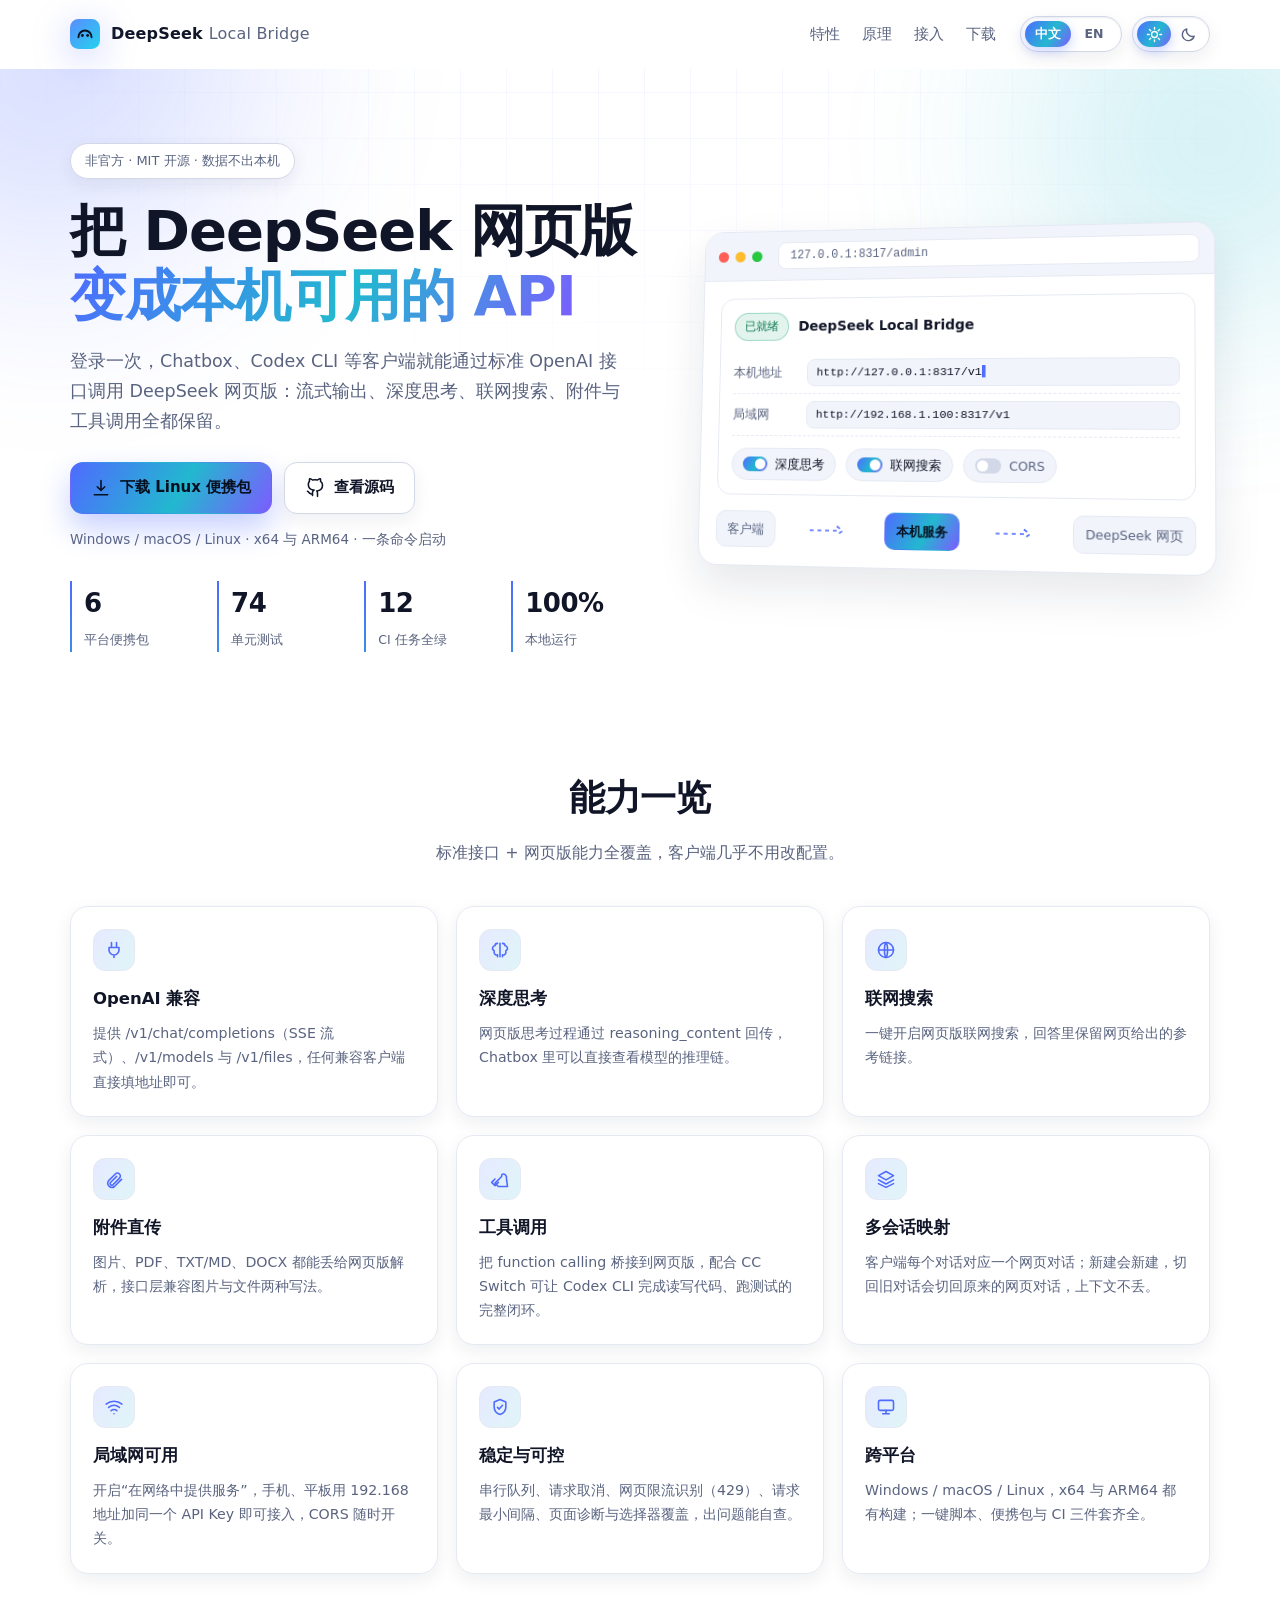
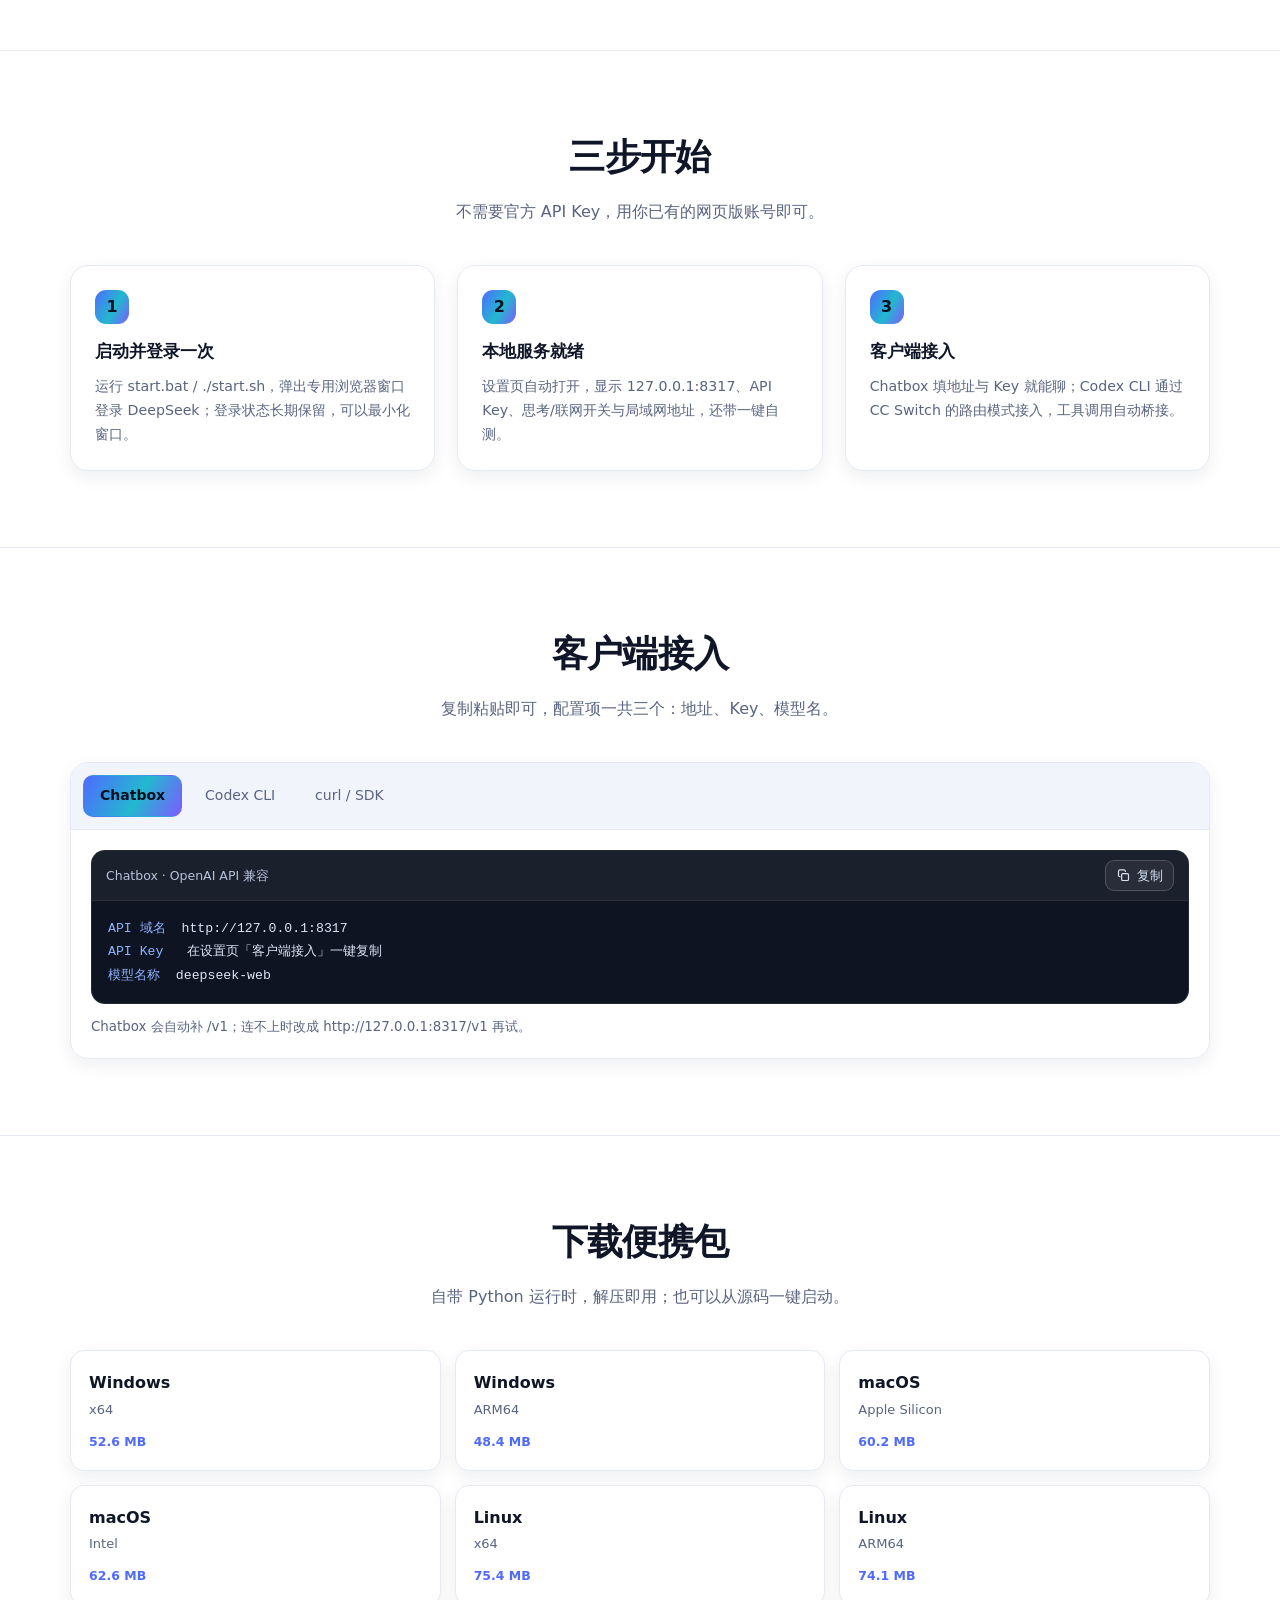
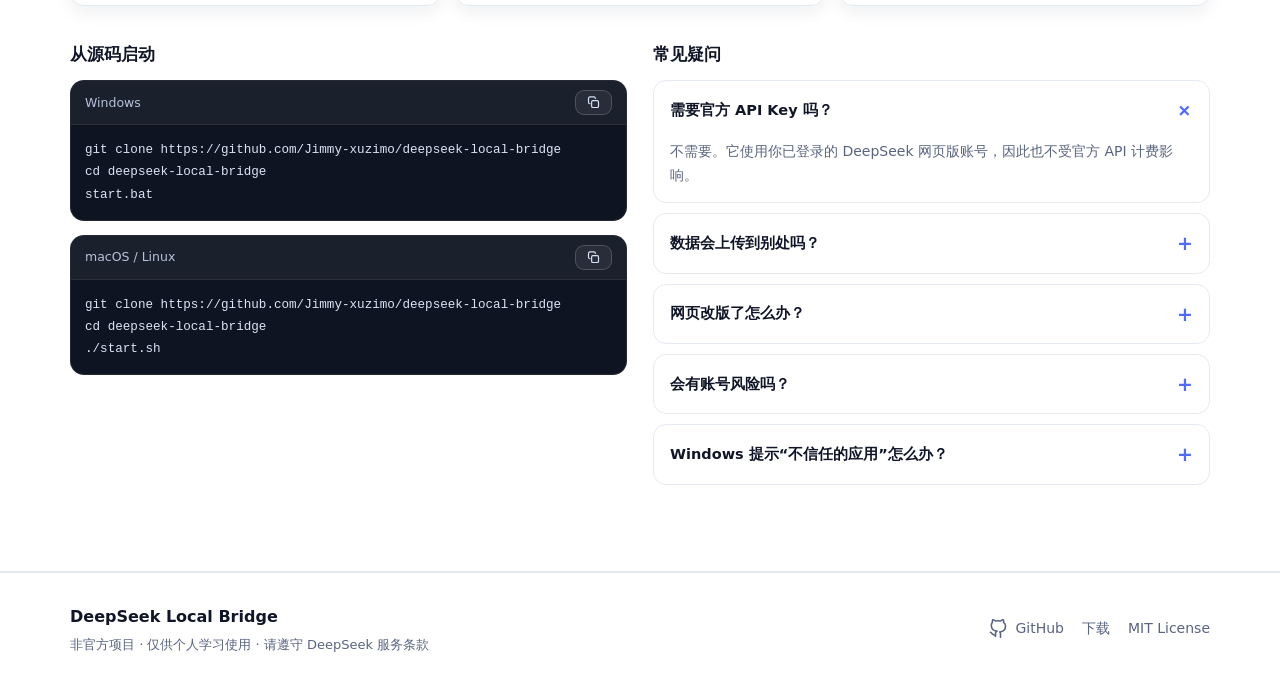
==== commit 7217ea63: "docs: 补充 Windows 未签名提示的说明与校验和用法 - README 新增「Windows 提示不信任的应用怎么办」：解除锁定 / 仍要运行 / SHA256 校验，以及代码签名选项（OV" ====
--- a/docs/index.html
+++ b/docs/index.html
@@ -98,7 +98,7 @@
 
         <ul class="stats reveal">
           <li><b data-count="6">0</b><span data-i18n="stats.platforms">平台便携包</span></li>
-          <li><b data-count="71">0</b><span data-i18n="stats.tests">单元测试</span></li>
+          <li><b data-count="74">0</b><span data-i18n="stats.tests">单元测试</span></li>
           <li><b data-count="12">0</b><span data-i18n="stats.ci">CI 任务全绿</span></li>
           <li><b data-count="100" data-suffix="%">0</b><span data-i18n="stats.local">本地运行</span></li>
         </ul>
@@ -300,6 +300,10 @@
             <summary data-i18n="faq.q4">会有账号风险吗？</summary>
             <p data-i18n="faq.a4">这是非官方方式，可能受网页改版与账号风控影响，请仅个人学习使用、遵守服务条款，避免高频或商用请求。</p>
           </details>
+          <details class="faq reveal">
+            <summary data-i18n="faq.q5">Windows 提示“不信任的应用”怎么办？</summary>
+            <p data-i18n="faq.a5">便携包没有代码签名，首次运行会被 SmartScreen 拦一下：右键 zip → 属性 → 勾选“解除锁定”再解压，或点“更多信息 → 仍要运行”即可；也可对照 Release 里的 SHA256SUMS.txt 校验文件。</p>
+          </details>
         </div>
       </div>
     </div>
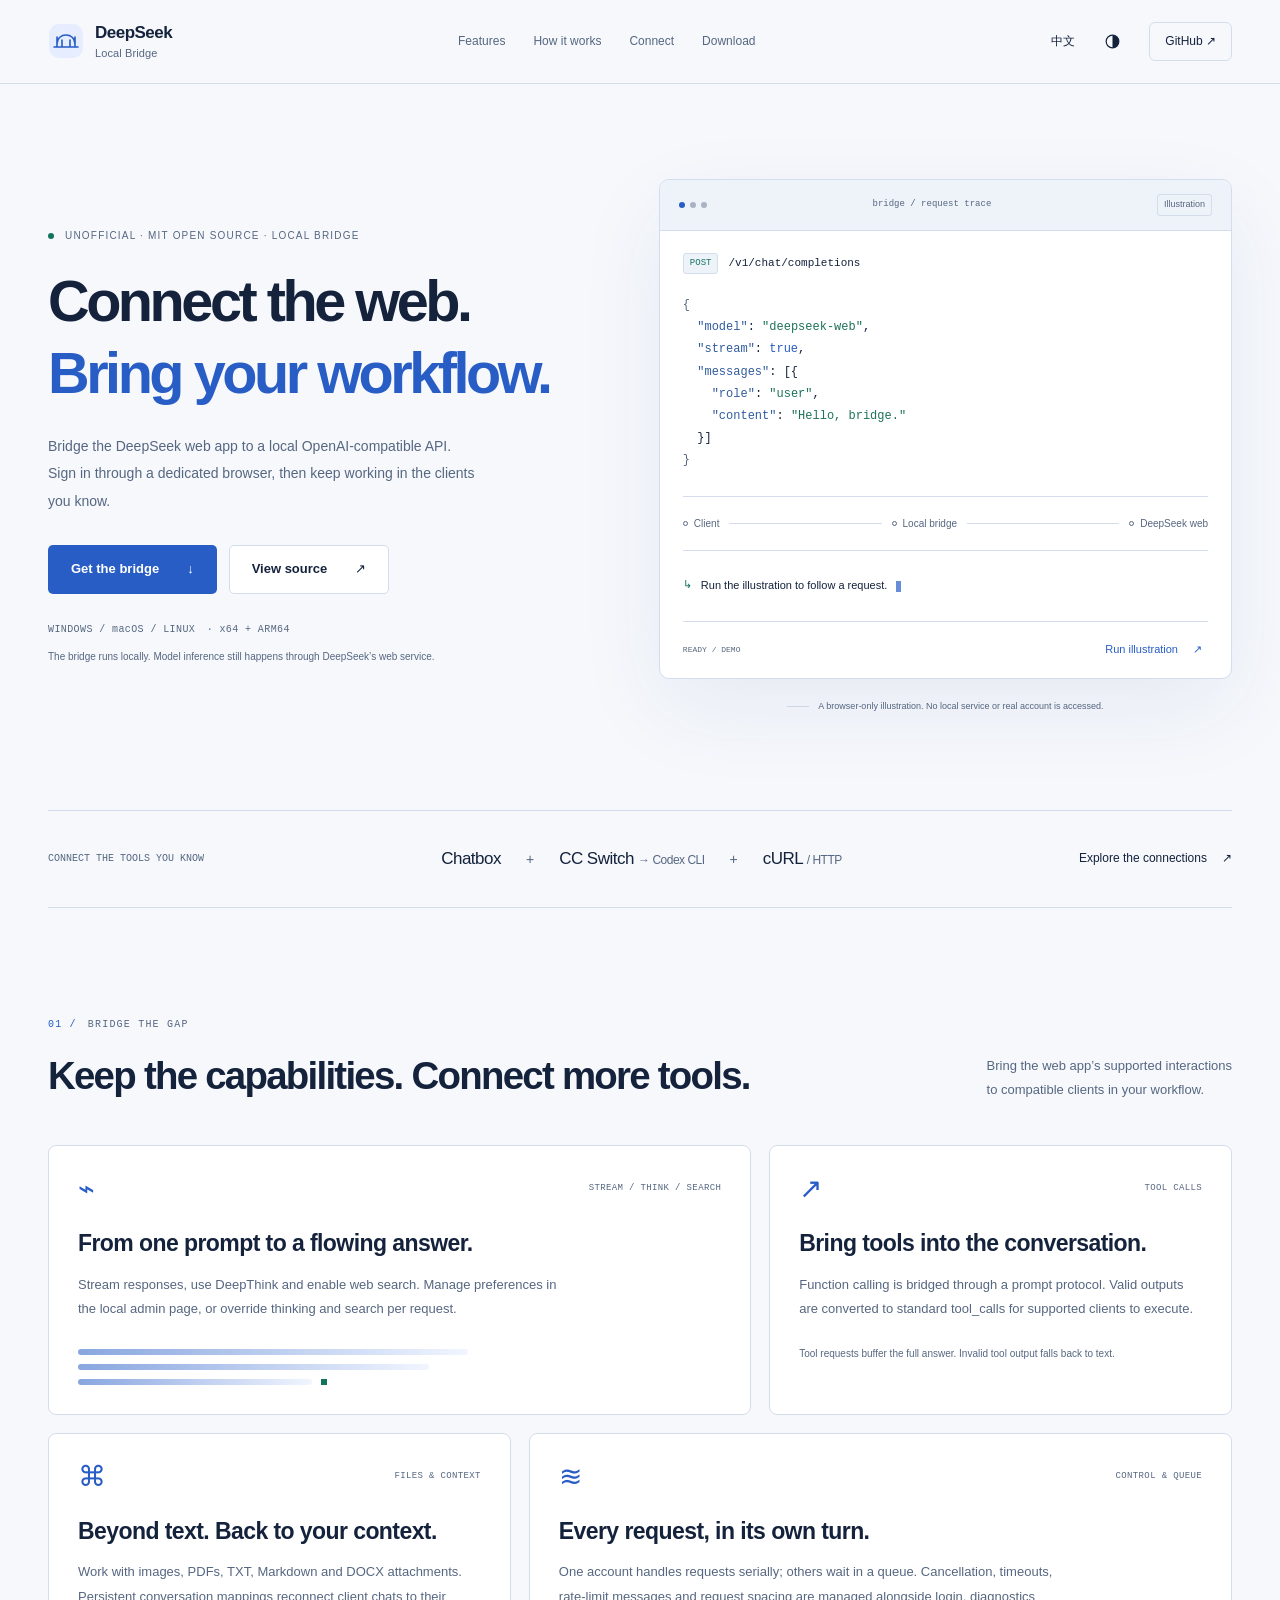
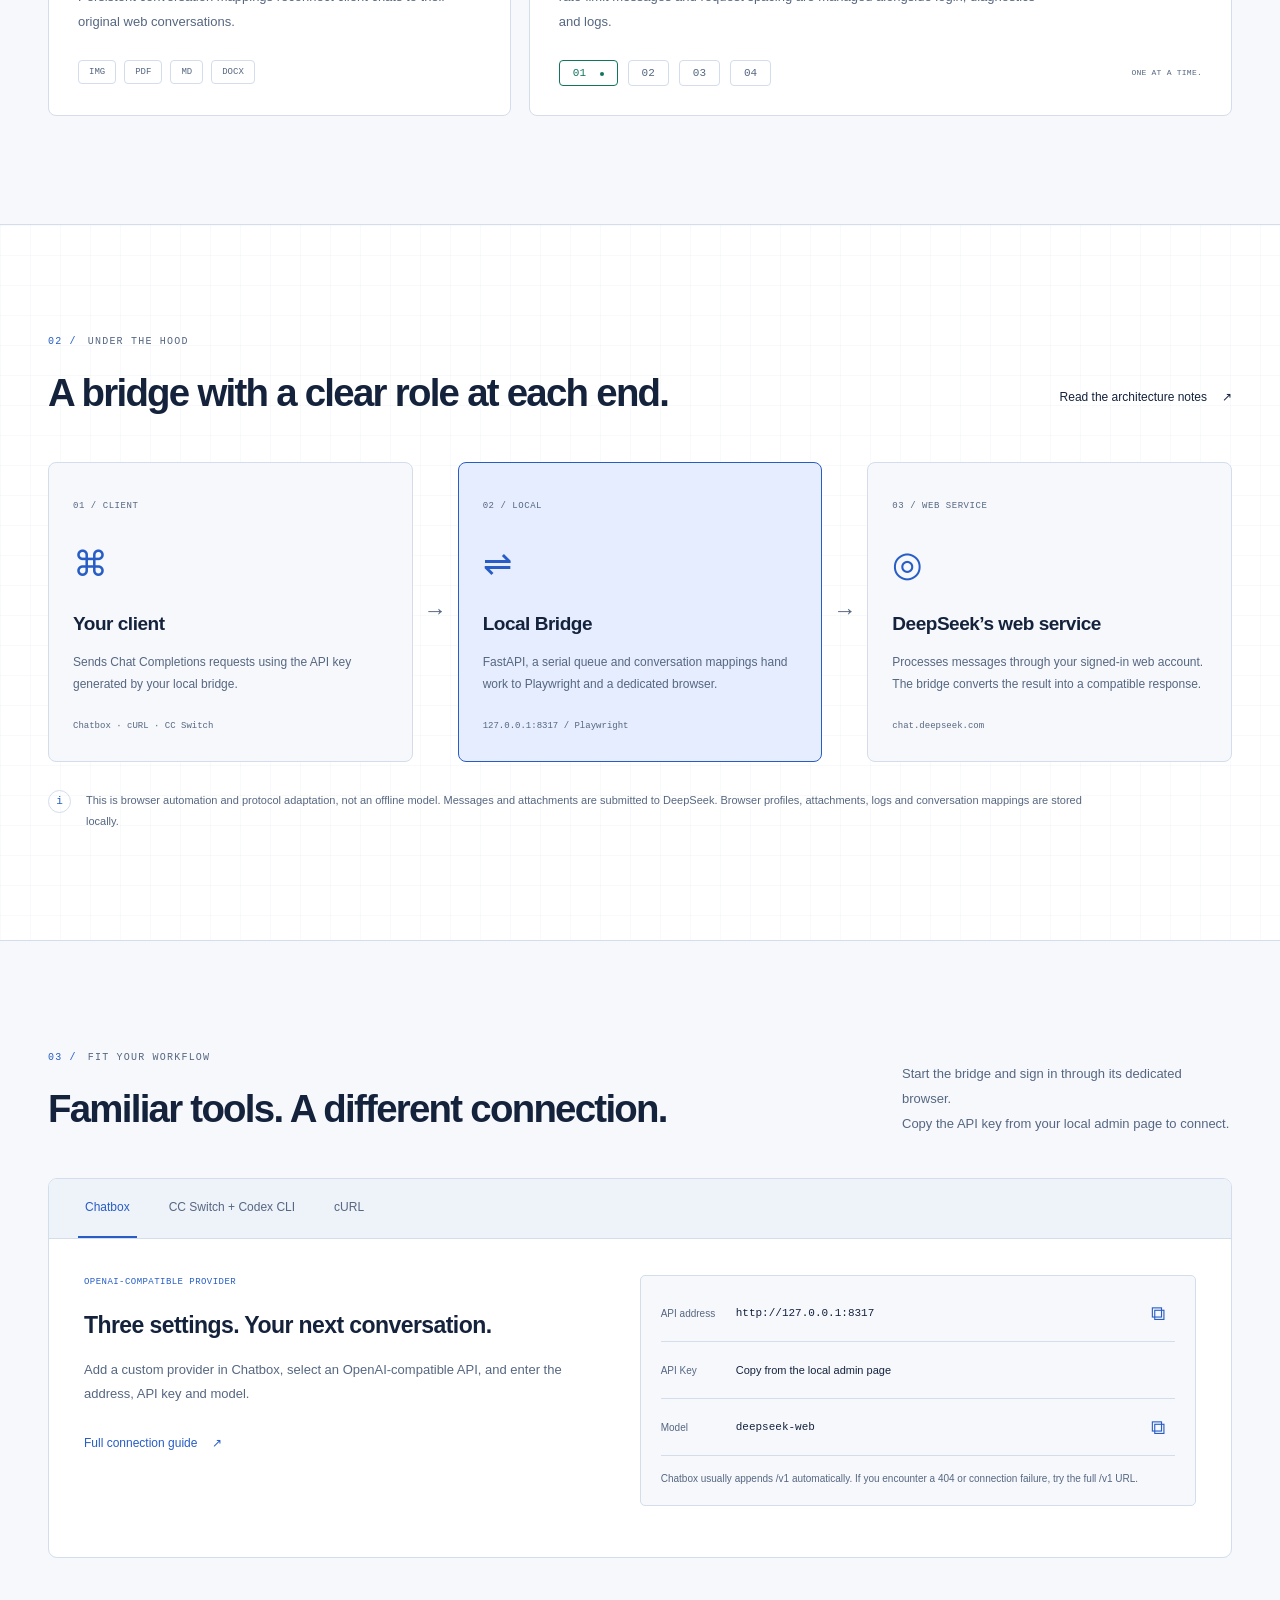
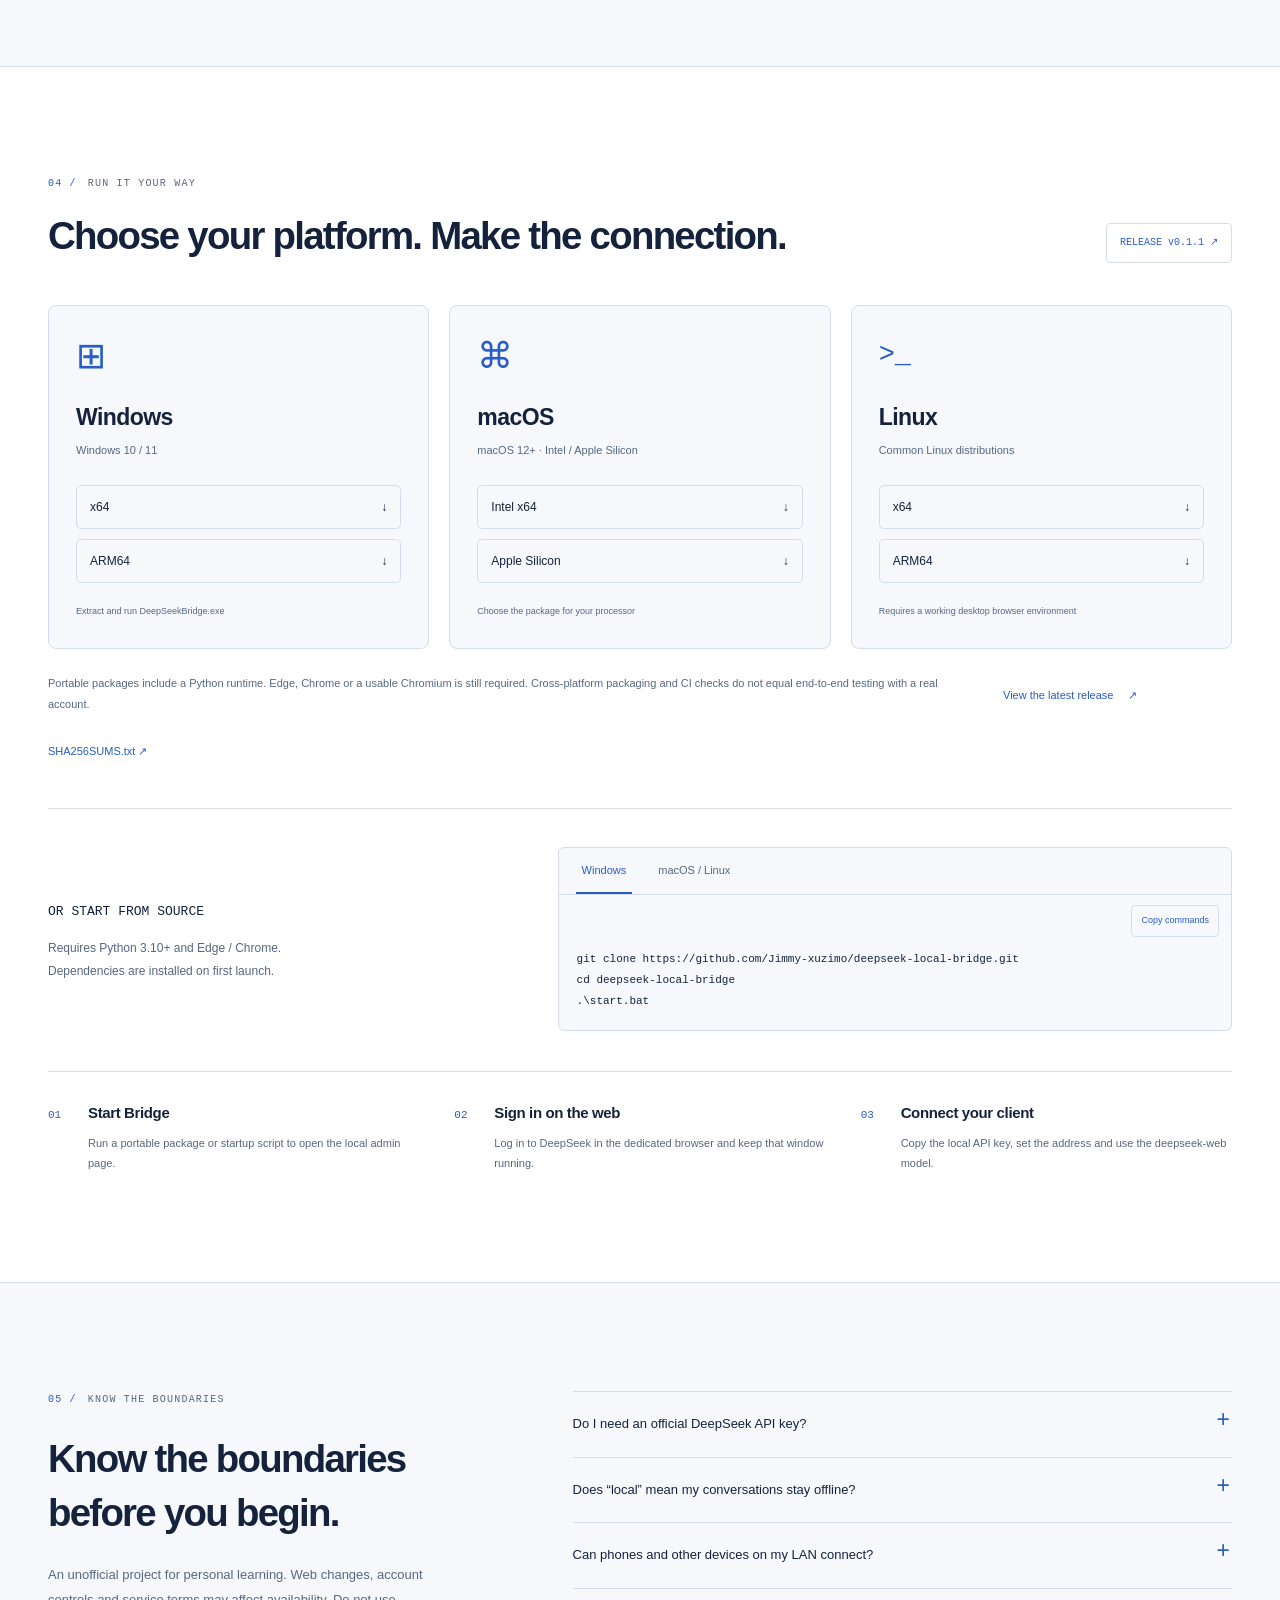
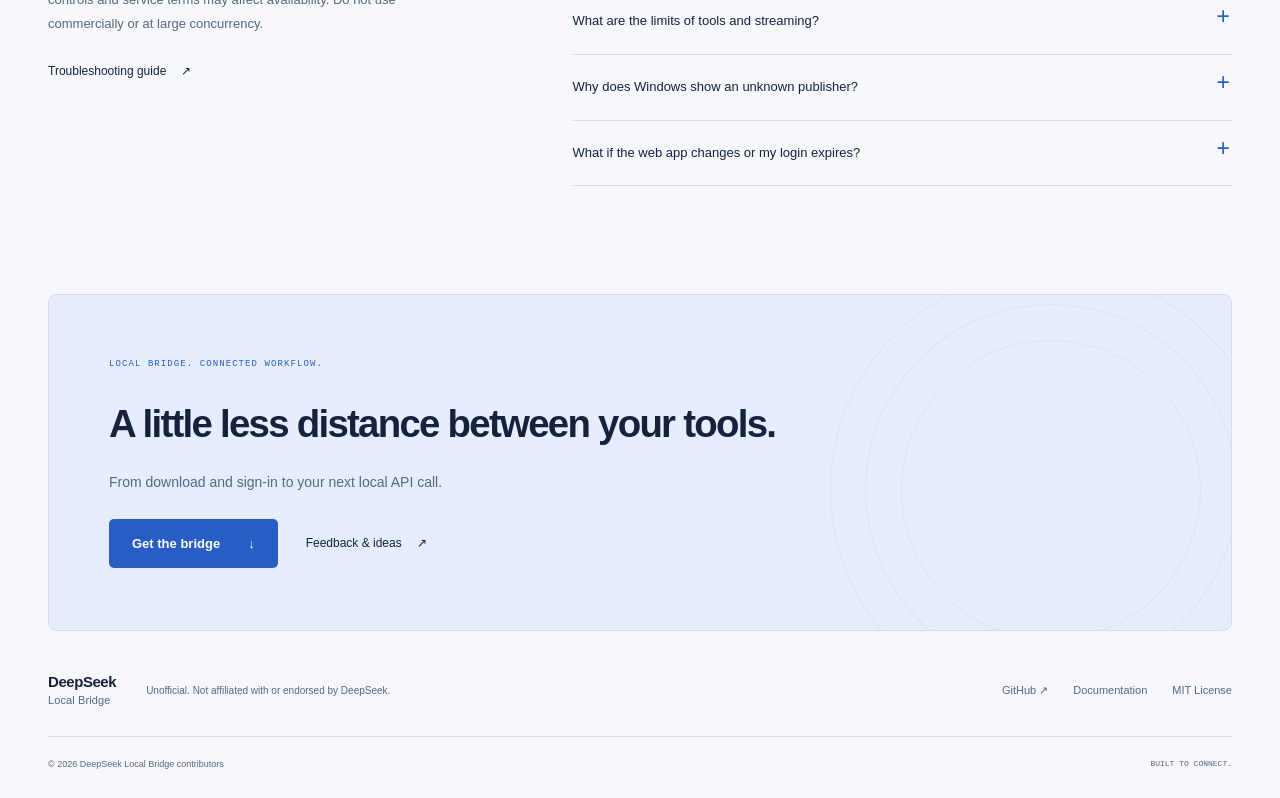
==== commit ddfee074: "Redesign bilingual project website and client onboarding" ====
--- a/docs/index.html
+++ b/docs/index.html
@@ -1,329 +1,832 @@
-<!DOCTYPE html>
-<html lang="zh-CN" data-theme="light">
-<head>
-<meta charset="utf-8" />
-<meta name="viewport" content="width=device-width, initial-scale=1, viewport-fit=cover" />
-<meta name="theme-color" id="theme-color" content="#f6f8fd" />
-<meta name="format-detection" content="telephone=no" />
-<title>DeepSeek Local Bridge · 把 DeepSeek 网页版变成本机 API</title>
-<meta name="description" content="把 DeepSeek 网页版桥接成本机 OpenAI 兼容 API：一次登录，Chatbox / Codex CLI 即可使用，支持流式、深度思考、联网搜索、附件与工具调用。" />
-<meta name="color-scheme" content="light dark" />
-<link rel="icon" href="data:image/svg+xml,%3Csvg xmlns='http://www.w3.org/2000/svg' viewBox='0 0 32 32'%3E%3Crect width='32' height='32' rx='8' fill='%234f6bff'/%3E%3Cpath d='M9 19c0-4 3-7 7-7s7 3 7 7' stroke='white' stroke-width='2' fill='none' stroke-linecap='round'/%3E%3Ccircle cx='13' cy='17.5' r='1.4' fill='white'/%3E%3Ccircle cx='19' cy='17.5' r='1.4' fill='white'/%3E%3C/svg%3E" />
-<link rel="stylesheet" href="assets/site.css" />
-<script>document.documentElement.classList.add("js");</script>
-</head>
-<body>
-
-<svg class="sprite" aria-hidden="true" focusable="false">
-  <symbol id="i-plug" viewBox="0 0 24 24"><path d="M9 3v6M15 3v6M6 9h12v3a6 6 0 0 1-6 6 6 6 0 0 1-6-6V9ZM12 18v3"/></symbol>
-  <symbol id="i-brain" viewBox="0 0 24 24"><path d="M9 4a3 3 0 0 0-3 3 3 3 0 0 0-1 5.8V15a3 3 0 0 0 4 2.8V20M15 4a3 3 0 0 1 3 3 3 3 0 0 1 1 5.8V15a3 3 0 0 1-4 2.8V20M12 4v16"/></symbol>
-  <symbol id="i-globe" viewBox="0 0 24 24"><circle cx="12" cy="12" r="9"/><path d="M3 12h18M12 3c2.5 3 2.5 15 0 18M12 3c-2.5 3-2.5 15 0 18"/></symbol>
-  <symbol id="i-paperclip" viewBox="0 0 24 24"><path d="M21 12.5 12.6 21a5 5 0 0 1-7-7l8-8a3.5 3.5 0 1 1 5 5l-8 8a2 2 0 0 1-2.8-2.8l7.4-7.4"/></symbol>
-  <symbol id="i-tool" viewBox="0 0 24 24"><path d="M14.7 6.3a4 4 0 0 1 5 5L21 21H10L6 17l8-8a4 4 0 0 1 .7-2.7Z"/><path d="M6 12 2 16l4 4 4-4"/></symbol>
-  <symbol id="i-layers" viewBox="0 0 24 24"><path d="M12 3 3 8l9 5 9-5-9-5ZM3 13l9 5 9-5M3 17.5 12 22l9-4.5"/></symbol>
-  <symbol id="i-wifi" viewBox="0 0 24 24"><path d="M2.5 8.5C8 4 16 4 21.5 8.5M5.5 12.5C9.5 9.3 14.5 9.3 18.5 12.5M8.5 16.4c2-1.6 5-1.6 7 0M12 20h.01"/></symbol>
-  <symbol id="i-shield" viewBox="0 0 24 24"><path d="M12 3 5 6v6c0 4.4 3 7.6 7 9 4-1.4 7-4.6 7-9V6l-7-3Z"/><path d="M9 12.5l2 2 4-4.5"/></symbol>
-  <symbol id="i-monitor" viewBox="0 0 24 24"><rect x="3" y="4" width="18" height="12" rx="2"/><path d="M8 20h8M12 16v4"/></symbol>
-  <symbol id="i-download" viewBox="0 0 24 24"><path d="M12 3v12M7.5 10.5 12 15l4.5-4.5M4 20h16"/></symbol>
-  <symbol id="i-github" viewBox="0 0 24 24"><path d="M9 19c-4 1.5-4-2.5-6-3m12 6v-3.9a3.4 3.4 0 0 0-.9-2.6c3-.3 6.9-1.4 6.9-6.8A5.3 5.3 0 0 0 18.6 4 5 5 0 0 0 18.4 1S17.2.6 15 2.4a13 13 0 0 0-6 0C6.8.6 5.6 1 5.6 1A5 5 0 0 0 5.4 4a5.3 5.3 0 0 0-1.4 3.7c0 5.4 3.9 6.5 6.9 6.8A3.4 3.4 0 0 0 9 17.1V21"/></symbol>
-  <symbol id="i-copy" viewBox="0 0 24 24"><rect x="9" y="9" width="11" height="11" rx="2"/><path d="M15 5.5A2.5 2.5 0 0 0 12.5 3H6.5A2.5 2.5 0 0 0 4 5.5v6A2.5 2.5 0 0 0 6.5 14"/></symbol>
-  <symbol id="i-sun" viewBox="0 0 24 24"><circle cx="12" cy="12" r="4.2"/><path d="M12 2v2.5M12 19.5V22M2 12h2.5M19.5 12H22M4.9 4.9l1.8 1.8M17.3 17.3l1.8 1.8M19.1 4.9l-1.8 1.8M6.7 17.3l-1.8 1.8"/></symbol>
-  <symbol id="i-moon" viewBox="0 0 24 24"><path d="M20 14.5A8.5 8.5 0 0 1 9.5 4a8.5 8.5 0 1 0 10.5 10.5Z"/></symbol>
-  <symbol id="i-check" viewBox="0 0 24 24"><path d="M5 13l4 4L19 7"/></symbol>
-  <symbol id="i-arrow" viewBox="0 0 24 24"><path d="M5 12h14M13 6l6 6-6 6"/></symbol>
-</svg>
-
-<header class="nav" id="nav">
-  <div class="nav-inner">
-    <a class="logo" href="#top">
-      <span class="logo-mark">
-        <svg viewBox="0 0 32 32" width="30" height="30" aria-hidden="true">
-          <rect width="32" height="32" rx="9" fill="url(#lg)"/>
-          <defs><linearGradient id="lg" x1="0" y1="0" x2="1" y2="1">
-            <stop offset="0" stop-color="#5b8cff"/><stop offset="1" stop-color="#22d3ee"/>
-          </linearGradient></defs>
-          <path d="M9 19.5c0-4 3-7.2 7-7.2s7 3.2 7 7.2" stroke="#08111f" stroke-width="2" fill="none" stroke-linecap="round"/>
-          <circle cx="13.2" cy="17.6" r="1.5" fill="#08111f"/><circle cx="18.8" cy="17.6" r="1.5" fill="#08111f"/>
-        </svg>
-      </span>
-      <span class="logo-text">DeepSeek <em>Local Bridge</em></span>
-    </a>
-
-    <nav class="nav-links">
-      <a href="#features" data-i18n="nav.features">特性</a>
-      <a href="#how" data-i18n="nav.how">原理</a>
-      <a href="#clients" data-i18n="nav.clients">接入</a>
-      <a href="#download" data-i18n="nav.download">下载</a>
-    </nav>
-
-    <div class="nav-tools">
-      <button class="toggle lang-toggle" id="lang-toggle" data-lang="zh" aria-label="切换语言 / Switch language">
-        <span class="pill" id="lang-pill" aria-hidden="true"></span>
-        <span class="seg" data-lang="zh">中文</span>
-        <span class="seg" data-lang="en">EN</span>
-      </button>
-      <button class="toggle theme-toggle" id="theme-toggle" aria-label="切换深浅色 / Toggle theme" aria-pressed="false">
-        <span class="pill" id="theme-pill" aria-hidden="true"></span>
-        <span class="seg" data-seg="light" aria-hidden="true"><svg class="ic"><use href="#i-sun"/></svg></span>
-        <span class="seg" data-seg="dark" aria-hidden="true"><svg class="ic"><use href="#i-moon"/></svg></span>
-      </button>
-    </div>
-  </div>
-</header>
-
-<main id="top">
-  <!-- Hero -->
-  <section class="hero">
-    <div class="blob b1" aria-hidden="true"></div>
-    <div class="blob b2" aria-hidden="true"></div>
-    <div class="wrap hero-grid">
-      <div class="hero-copy">
-        <span class="badge reveal" data-i18n="hero.badge">非官方 · MIT 开源 · 数据不出本机</span>
-        <h1 class="reveal" data-i18n-html="hero.title">把 DeepSeek 网页版<br/><span class="grad">变成本机可用的 API</span></h1>
-        <p class="lead reveal" data-i18n="hero.lead">
-          登录一次，Chatbox、Codex CLI 等客户端就能通过标准 OpenAI 接口调用 DeepSeek 网页版：流式输出、深度思考、联网搜索、附件与工具调用全都保留。
-        </p>
-        <div class="cta reveal">
-          <a class="btn btn-primary" id="cta-download" href="https://github.com/Jimmy-xuzimo/deepseek-local-bridge/releases/latest" target="_blank" rel="noopener">
-            <svg class="ic"><use href="#i-download"/></svg>
-            <span id="cta-label" data-i18n="hero.cta1">下载便携包</span>
-          </a>
-          <a class="btn btn-ghost" href="https://github.com/Jimmy-xuzimo/deepseek-local-bridge" target="_blank" rel="noopener">
-            <svg class="ic"><use href="#i-github"/></svg>
-            <span data-i18n="hero.cta2">查看源码</span>
-          </a>
-        </div>
-        <p class="meta reveal" data-i18n="hero.meta">Windows / macOS / Linux · x64 与 ARM64 · 一条命令启动</p>
-        <p class="meta mobile-hint reveal" id="mobile-hint" hidden></p>
-
-        <ul class="stats reveal">
-          <li><b data-count="6">0</b><span data-i18n="stats.platforms">平台便携包</span></li>
-          <li><b data-count="74">0</b><span data-i18n="stats.tests">单元测试</span></li>
-          <li><b data-count="12">0</b><span data-i18n="stats.ci">CI 任务全绿</span></li>
-          <li><b data-count="100" data-suffix="%">0</b><span data-i18n="stats.local">本地运行</span></li>
-        </ul>
+<!doctype html>
+<html lang="zh-CN" data-theme="dark">
+  <head>
+    <meta charset="utf-8" />
+    <meta
+      name="viewport"
+      content="width=device-width, initial-scale=1, viewport-fit=cover"
+    />
+    <meta name="color-scheme" content="light dark" />
+    <title>DeepSeek Local Bridge — 连接网页，接入你的工作流。</title>
+    <meta
+      name="description"
+      content="将 DeepSeek 网页版桥接为本机 OpenAI 兼容 API。支持流式输出、深度思考、联网搜索、附件与工具调用，提供 Windows、macOS、Linux 便携包。非官方项目。"
+    />
+    <link
+      rel="canonical"
+      href="https://jimmy-xuzimo.github.io/deepseek-local-bridge/"
+    />
+    <meta property="og:type" content="website" />
+    <meta property="og:locale" content="zh_CN" />
+    <meta property="og:locale:alternate" content="en_US" />
+    <meta
+      property="og:title"
+      content="DeepSeek Local Bridge — Connect the web to your workflow."
+    />
+    <meta
+      property="og:description"
+      content="DeepSeek 网页版 → 本机 OpenAI 兼容 API。An unofficial, open-source bridge for personal learning."
+    />
+    <meta
+      property="og:url"
+      content="https://jimmy-xuzimo.github.io/deepseek-local-bridge/"
+    />
+    <meta
+      property="og:image"
+      content="https://jimmy-xuzimo.github.io/deepseek-local-bridge/assets/social.png"
+    />
+    <meta property="og:image:width" content="1200" />
+    <meta property="og:image:height" content="630" />
+    <meta
+      property="og:image:alt"
+      content="DeepSeek Local Bridge — Web to API. Your tools, connected."
+    />
+    <meta name="twitter:card" content="summary_large_image" />
+    <meta name="theme-color" content="#0c1220" />
+    <link rel="icon" href="assets/favicon.svg" type="image/svg+xml" />
+    <script src="assets/preferences.js"></script>
+    <link rel="stylesheet" href="assets/site.css" />
+    <script src="assets/site.js" defer></script>
+  </head>
+  <body id="top">
+    <a class="skip" href="#main" data-i18n="skip">跳转到内容</a>
+    <header class="header">
+      <div class="container nav-wrap">
+        <a class="brand" href="#top" aria-label="DeepSeek Local Bridge"
+          ><svg viewBox="0 0 36 36" aria-hidden="true">
+            <rect x="1" y="1" width="34" height="34" rx="10" />
+            <path
+              d="M9 24V14m18 10V14M9 21c0-12 18-12 18 0M6 24h24M14 24v-7m8 7v-7"
+            /></svg
+          ><span>DeepSeek<span class="brand-sub">Local Bridge</span></span></a
+        >
+        <nav class="desktop-nav" aria-label="主导航" data-label="navigation">
+          <a href="#features" data-i18n="navFeatures">功能</a
+          ><a href="#how" data-i18n="navHow">工作原理</a
+          ><a href="#clients" data-i18n="navClients">客户端接入</a
+          ><a href="#download" data-i18n="navDownload">下载</a>
+        </nav>
+        <div class="nav-actions">
+          <button id="language" class="language" aria-label="Switch to English">
+            EN</button
+          ><button id="theme" class="theme-button" aria-label="主题：跟随系统">
+            <svg viewBox="0 0 24 24" aria-hidden="true">
+              <circle cx="12" cy="12" r="8" />
+              <path d="M12 4a8 8 0 0 1 0 16Z" class="theme-fill" />
+            </svg></button
+          ><a
+            class="github-nav"
+            href="https://github.com/Jimmy-xuzimo/deepseek-local-bridge"
+            >GitHub ↗</a
+          ><button
+            id="menu"
+            class="menu-button"
+            aria-expanded="false"
+            aria-controls="mobile-nav"
+            aria-label="打开导航"
+            data-label="openMenu"
+          >
+            <span></span><span></span>
+          </button>
+        </div>
       </div>
-
-      <!-- 产品界面示意（纯 CSS/SVG，无真实数据） -->
-      <div class="hero-visual reveal">
-        <div class="window" id="demo-window">
-          <div class="window-bar">
-            <span class="dot r"></span><span class="dot y"></span><span class="dot g"></span>
-            <span class="url">127.0.0.1:8317/admin</span>
-          </div>
-          <div class="window-body">
-            <div class="panel">
-              <div class="panel-head">
-                <span class="chip ok" data-i18n="demo.ready">已就绪</span>
-                <span class="panel-title" data-i18n="demo.title">DeepSeek Local Bridge</span>
-              </div>
-              <div class="panel-row">
-                <span class="label" data-i18n="demo.endpoint">本机地址</span>
-                <code class="typing" data-text="http://127.0.0.1:8317/v1"></code>
-              </div>
-              <div class="panel-row">
-                <span class="label" data-i18n="demo.lan">局域网</span>
-                <code>http://192.168.1.100:8317/v1</code>
-              </div>
-              <div class="panel-switches">
-                <span class="sw on"><i></i><span data-i18n="demo.think">深度思考</span></span>
-                <span class="sw on"><i></i><span data-i18n="demo.search">联网搜索</span></span>
-                <span class="sw"><i></i><span data-i18n="demo.cors">CORS</span></span>
-              </div>
-            </div>
-            <div class="flow">
-              <span class="node" data-i18n="demo.client">客户端</span>
-              <svg class="arrow" viewBox="0 0 40 12" aria-hidden="true"><path d="M0 6h32M28 1.5 34 6l-6 4.5"/></svg>
-              <span class="node accent" data-i18n="demo.bridge">本机服务</span>
-              <svg class="arrow" viewBox="0 0 40 12" aria-hidden="true"><path d="M0 6h32M28 1.5 34 6l-6 4.5"/></svg>
-              <span class="node" data-i18n="demo.web">DeepSeek 网页</span>
-            </div>
-          </div>
-        </div>
+      <nav
+        id="mobile-nav"
+        class="container mobile-nav"
+        hidden
+        aria-label="移动导航"
+        data-label="mobileNavigation"
+      >
+        <a href="#features" data-i18n="navFeatures">功能</a
+        ><a href="#how" data-i18n="navHow">工作原理</a
+        ><a href="#clients" data-i18n="navClients">客户端接入</a
+        ><a href="#download" data-i18n="navDownload">下载</a
+        ><a href="https://github.com/Jimmy-xuzimo/deepseek-local-bridge"
+          >GitHub ↗</a
+        >
+      </nav>
+    </header>
+    <main id="main">
+      <section class="hero container" aria-labelledby="hero-title">
+        <div class="hero-copy">
+          <div class="eyebrow">
+            <span class="status-dot"></span
+            ><span data-i18n="heroTag">非官方 · MIT 开源 · 本地桥接</span>
+          </div>
+          <h1 id="hero-title">
+            <span data-i18n="hero1">连接网页，</span><br /><span
+              class="accent"
+              data-i18n="hero2"
+              >接入你的工作流。</span
+            >
+          </h1>
+          <p class="hero-desc" data-i18n="heroDesc">
+            将 DeepSeek 网页版转换为本机可用的 OpenAI 兼容
+            API。在专用浏览器中登录，继续使用你熟悉的客户端。
+          </p>
+          <div class="hero-actions">
+            <a class="button primary" href="#download"
+              ><span data-i18n="getBridge">获取 Bridge</span> ↓</a
+            ><a
+              class="button secondary"
+              href="https://github.com/Jimmy-xuzimo/deepseek-local-bridge"
+              ><span data-i18n="viewSource">查看源代码</span> ↗</a
+            >
+          </div>
+          <p class="hero-platforms mono">
+            WINDOWS / macOS / LINUX <span>· x64 + ARM64</span>
+          </p>
+          <p class="hero-boundary" data-i18n="heroBoundary">
+            桥接服务在本机运行，模型推理仍由 DeepSeek 网页服务提供。
+          </p>
+        </div>
+        <div class="hero-visual">
+          <div class="terminal-window">
+            <div class="window-bar">
+              <span class="window-dots" aria-hidden="true"
+                ><i></i><i></i><i></i></span
+              ><span class="mono">bridge / request trace</span
+              ><span class="demo-chip" data-i18n="illustration">交互示意</span>
+            </div>
+            <div class="terminal-body">
+              <div class="request-label">
+                <span class="method">POST</span
+                ><span class="mono">/v1/chat/completions</span>
+              </div>
+              <pre
+                class="hero-code"
+                aria-label="请求示例"
+                data-label="sampleRequest"
+              ><code><span class="code-muted">{</span>
+  <span class="code-key">"model"</span>: <span class="code-string">"deepseek-web"</span>,
+  <span class="code-key">"stream"</span>: <span class="code-value">true</span>,
+  <span class="code-key">"messages"</span>: [{
+    <span class="code-key">"role"</span>: <span class="code-string">"user"</span>,
+    <span class="code-key">"content"</span>: <span class="code-string">"Hello, bridge."</span>
+  }]
+<span class="code-muted">}</span></code></pre>
+              <div
+                class="trace-route"
+                aria-label="客户端经过本机桥接访问 DeepSeek 网页"
+                data-label="routeLabel"
+              >
+                <span data-route="0"
+                  ><i></i><span data-i18n="routeClient">客户端</span></span
+                ><span class="route-line" aria-hidden="true"></span
+                ><span data-route="1"
+                  ><i></i><span data-i18n="routeBridge">本机桥接</span></span
+                ><span class="route-line" aria-hidden="true"></span
+                ><span data-route="2"
+                  ><i></i><span data-i18n="routeWeb">DeepSeek 网页</span></span
+                >
+              </div>
+              <div class="trace-result">
+                <span class="mono trace-prefix">↳</span
+                ><span id="trace-text" data-i18n="traceIdle"
+                  >运行一次示意，看看请求如何流转。</span
+                ><span class="trace-caret" aria-hidden="true"></span>
+              </div>
+              <div class="trace-footer">
+                <span class="mono" id="trace-stage">READY / DEMO</span
+                ><button class="trace-play" id="trace-play">
+                  <span data-i18n="runDemo">运行示意</span> ↗
+                </button>
+              </div>
+            </div>
+          </div>
+          <div class="visual-caption">
+            <span class="caption-line"></span
+            ><span data-i18n="demoNote"
+              >浏览器内的流程示意，不访问本机服务或真实账号。</span
+            >
+          </div>
+        </div>
+      </section>
+      <div class="container compatibility">
+        <span class="mono" data-i18n="compatibleLabel">接入熟悉的工具</span>
+        <div>
+          <strong>Chatbox</strong><span class="plus">+</span
+          ><strong>CC Switch <span class="compat-sub">→ Codex CLI</span></strong
+          ><span class="plus">+</span
+          ><strong>cURL <span class="compat-sub">/ HTTP</span></strong>
+        </div>
+        <a class="text-link" href="#clients"
+          ><span data-i18n="connectionGuide">查看接入方式</span> ↗</a
+        >
       </div>
-    </div>
-  </section>
-
-  <!-- Features -->
-  <section class="section" id="features">
-    <div class="wrap">
-      <header class="sec-head reveal">
-        <h2 data-i18n="features.title">能力一览</h2>
-        <p data-i18n="features.lead">标准接口 + 网页版能力全覆盖，客户端几乎不用改配置。</p>
-      </header>
-      <div class="cards">
-        <article class="card reveal"><span class="card-ic"><svg class="ic"><use href="#i-plug"/></svg></span>
-          <h3 data-i18n="f1.t">OpenAI 兼容</h3><p data-i18n="f1.d">提供 /v1/chat/completions（SSE 流式）、/v1/models 与 /v1/files，任何兼容客户端直接填地址即可。</p></article>
-        <article class="card reveal"><span class="card-ic"><svg class="ic"><use href="#i-brain"/></svg></span>
-          <h3 data-i18n="f2.t">深度思考</h3><p data-i18n="f2.d">网页版思考过程通过 reasoning_content 回传，Chatbox 里可以直接查看模型的推理链。</p></article>
-        <article class="card reveal"><span class="card-ic"><svg class="ic"><use href="#i-globe"/></svg></span>
-          <h3 data-i18n="f3.t">联网搜索</h3><p data-i18n="f3.d">一键开启网页版联网搜索，回答里保留网页给出的参考链接。</p></article>
-        <article class="card reveal"><span class="card-ic"><svg class="ic"><use href="#i-paperclip"/></svg></span>
-          <h3 data-i18n="f4.t">附件直传</h3><p data-i18n="f4.d">图片、PDF、TXT/MD、DOCX 都能丢给网页版解析，接口层兼容图片与文件两种写法。</p></article>
-        <article class="card reveal"><span class="card-ic"><svg class="ic"><use href="#i-tool"/></svg></span>
-          <h3 data-i18n="f5.t">工具调用</h3><p data-i18n="f5.d">把 function calling 桥接到网页版，配合 CC Switch 可让 Codex CLI 完成读写代码、跑测试的完整闭环。</p></article>
-        <article class="card reveal"><span class="card-ic"><svg class="ic"><use href="#i-layers"/></svg></span>
-          <h3 data-i18n="f6.t">多会话映射</h3><p data-i18n="f6.d">客户端每个对话对应一个网页对话；新建会新建，切回旧对话会切回原来的网页对话，上下文不丢。</p></article>
-        <article class="card reveal"><span class="card-ic"><svg class="ic"><use href="#i-wifi"/></svg></span>
-          <h3 data-i18n="f7.t">局域网可用</h3><p data-i18n="f7.d">开启“在网络中提供服务”，手机、平板用 192.168 地址加同一个 API Key 即可接入，CORS 随时开关。</p></article>
-        <article class="card reveal"><span class="card-ic"><svg class="ic"><use href="#i-shield"/></svg></span>
-          <h3 data-i18n="f8.t">稳定与可控</h3><p data-i18n="f8.d">串行队列、请求取消、网页限流识别（429）、请求最小间隔、页面诊断与选择器覆盖，出问题能自查。</p></article>
-        <article class="card reveal"><span class="card-ic"><svg class="ic"><use href="#i-monitor"/></svg></span>
-          <h3 data-i18n="f9.t">跨平台</h3><p data-i18n="f9.d">Windows / macOS / Linux，x64 与 ARM64 都有构建；一键脚本、便携包与 CI 三件套齐全。</p></article>
+      <section id="features" class="section container">
+        <div class="section-heading">
+          <div>
+            <p class="eyebrow mono">
+              <span class="accent">01 /</span> BRIDGE THE GAP
+            </p>
+            <h2 data-i18n="featuresTitle">保留能力，连接更多可能。</h2>
+          </div>
+          <p data-i18n="featuresDesc">
+            围绕网页版的真实能力，\n把常用交互带到兼容的客户端。
+          </p>
+        </div>
+        <div class="feature-grid">
+          <article class="feature feature-large">
+            <div class="feature-top">
+              <span class="feature-icon" aria-hidden="true">⌁</span
+              ><span class="mono">STREAM / THINK / SEARCH</span>
+            </div>
+            <h3 data-i18n="streamTitle">从一个问题，到持续的回答。</h3>
+            <p data-i18n="streamDesc">
+              支持流式输出、深度思考与联网搜索。在本地设置页统一控制，也能通过请求级字段覆盖思考与搜索开关。
+            </p>
+            <div class="stream-art" aria-hidden="true">
+              <span class="stream-line"></span><span class="stream-line"></span
+              ><span class="stream-line"></span
+              ><span class="stream-square"></span>
+            </div>
+          </article>
+          <article class="feature">
+            <div class="feature-top">
+              <span class="feature-icon" aria-hidden="true">↗</span
+              ><span class="mono">TOOL CALLS</span>
+            </div>
+            <h3 data-i18n="toolsTitle">让工具，加入对话。</h3>
+            <p data-i18n="toolsDesc">
+              通过提示词协议桥接 function calling，并将有效结果转换为标准
+              tool_calls，供支持的客户端继续执行。
+            </p>
+            <span class="feature-foot" data-i18n="toolsFoot"
+              >工具请求缓冲完整回答后返回；解析失败回退文本。</span
+            >
+          </article>
+          <article class="feature">
+            <div class="feature-top">
+              <span class="feature-icon" aria-hidden="true">⌘</span
+              ><span class="mono">FILES & CONTEXT</span>
+            </div>
+            <h3 data-i18n="filesTitle">不止文字，也保留上下文。</h3>
+            <p data-i18n="filesDesc">
+              支持图片、PDF、TXT、Markdown 与 DOCX
+              附件。持久化会话映射，让客户端旧对话对应回原来的网页会话。
+            </p>
+            <div class="file-tags" aria-hidden="true">
+              <span>IMG</span><span>PDF</span><span>MD</span><span>DOCX</span>
+            </div>
+          </article>
+          <article class="feature feature-large">
+            <div class="feature-top">
+              <span class="feature-icon" aria-hidden="true">≋</span
+              ><span class="mono">CONTROL & QUEUE</span>
+            </div>
+            <h3 data-i18n="controlTitle">每一次请求，有序抵达。</h3>
+            <p data-i18n="controlDesc">
+              一个账号串行处理，后续请求进入队列。提供取消、超时、限流提示与最小请求间隔设置，登录、诊断和日志集中在本机管理页。
+            </p>
+            <div class="queue-art" aria-hidden="true">
+              <span>01 <i></i></span><span>02</span><span>03</span
+              ><span>04</span><small>ONE AT A TIME.</small>
+            </div>
+          </article>
+        </div>
+      </section>
+      <section id="how" class="how-section section">
+        <div class="container">
+          <div class="section-heading">
+            <div>
+              <p class="eyebrow mono">
+                <span class="accent">02 /</span> UNDER THE HOOD
+              </p>
+              <h2 data-i18n="howTitle">一座桥，两端各司其职。</h2>
+            </div>
+            <a
+              class="text-link"
+              href="https://github.com/Jimmy-xuzimo/deepseek-local-bridge/blob/main/docs/ARCHITECTURE.md"
+              ><span data-i18n="architecture">阅读架构说明</span> ↗</a
+            >
+          </div>
+          <div class="architecture">
+            <article>
+              <span class="architecture-number mono">01 / CLIENT</span>
+              <div class="architecture-icon" aria-hidden="true">⌘</div>
+              <h3 data-i18n="archClientTitle">你的客户端</h3>
+              <p data-i18n="archClientDesc">
+                发送 Chat Completions 请求，使用本地 API Key 连接桥接服务。
+              </p>
+              <span class="architecture-detail mono"
+                >Chatbox · cURL · CC Switch</span
+              >
+            </article>
+            <div class="arch-arrow" aria-hidden="true">→</div>
+            <article class="bridge-node">
+              <span class="architecture-number mono">02 / LOCAL</span>
+              <div class="architecture-icon" aria-hidden="true">⇌</div>
+              <h3>Local Bridge</h3>
+              <p data-i18n="archBridgeDesc">
+                FastAPI 接口、串行队列、会话映射，再交给 Playwright
+                操作专用浏览器。
+              </p>
+              <span class="architecture-detail mono"
+                >127.0.0.1:8317 / Playwright</span
+              >
+            </article>
+            <div class="arch-arrow" aria-hidden="true">→</div>
+            <article>
+              <span class="architecture-number mono">03 / WEB SERVICE</span>
+              <div class="architecture-icon" aria-hidden="true">◎</div>
+              <h3 data-i18n="archWebTitle">DeepSeek 网页服务</h3>
+              <p data-i18n="archWebDesc">
+                使用你登录的网页账号处理消息，再由桥接服务将结果转为兼容响应。
+              </p>
+              <span class="architecture-detail mono">chat.deepseek.com</span>
+            </article>
+          </div>
+          <div class="boundary-note">
+            <span class="mono accent">i</span>
+            <p data-i18n="howNote">
+              这是浏览器自动化与协议适配，不是离线模型。消息与附件会提交到
+              DeepSeek 服务；本地保存浏览器配置、附件、日志与会话映射。
+            </p>
+          </div>
+        </div>
+      </section>
+      <section id="clients" class="section container">
+        <div class="section-heading">
+          <div>
+            <p class="eyebrow mono">
+              <span class="accent">03 /</span> FIT YOUR WORKFLOW
+            </p>
+            <h2 data-i18n="clientsTitle">熟悉的工具，新的连接方式。</h2>
+          </div>
+          <p data-i18n="clientsDesc">
+            启动服务并在专用浏览器登录后，\n从本机设置页复制 API Key，即可接入。
+          </p>
+        </div>
+        <div class="client-workspace">
+          <div
+            class="client-tabs"
+            role="tablist"
+            aria-label="客户端配置"
+            data-label="clientTabs"
+          >
+            <button
+              id="tab-chatbox"
+              role="tab"
+              aria-selected="true"
+              aria-controls="panel-chatbox"
+              tabindex="0"
+              data-client="chatbox"
+            >
+              Chatbox</button
+            ><button
+              id="tab-codex"
+              role="tab"
+              aria-selected="false"
+              aria-controls="panel-codex"
+              tabindex="-1"
+              data-client="codex"
+            >
+              CC Switch + Codex CLI</button
+            ><button
+              id="tab-curl"
+              role="tab"
+              aria-selected="false"
+              aria-controls="panel-curl"
+              tabindex="-1"
+              data-client="curl"
+            >
+              cURL
+            </button>
+          </div>
+          <div
+            id="panel-chatbox"
+            role="tabpanel"
+            aria-labelledby="tab-chatbox"
+            tabindex="0"
+            class="client-panel"
+          >
+            <div class="client-info">
+              <span class="panel-kicker mono">OPENAI-COMPATIBLE PROVIDER</span>
+              <h3 data-i18n="chatboxTitle">三项配置，接好下一次对话。</h3>
+              <p data-i18n="chatboxDesc">
+                在 Chatbox 添加自定义供应商，选择 OpenAI API
+                兼容类型，填写地址、API Key 与模型。
+              </p>
+              <a
+                class="text-link"
+                href="https://github.com/Jimmy-xuzimo/deepseek-local-bridge/blob/main/docs/CLIENTS.md#chatbox"
+                ><span data-i18n="fullGuide">完整接入指南</span> ↗</a
+              >
+            </div>
+            <div class="connection-fields">
+              <div>
+                <span data-i18n="apiAddress">API 域名</span
+                ><code>http://127.0.0.1:8317</code
+                ><button
+                  class="copy-icon"
+                  data-copy="http://127.0.0.1:8317"
+                  aria-label="复制 API 地址"
+                  data-label="copyAddress"
+                >
+                  ⧉
+                </button>
+              </div>
+              <div>
+                <span>API Key</span
+                ><span class="field-value" data-i18n="keyLocal"
+                  >从本机设置页复制</span
+                >
+              </div>
+              <div>
+                <span data-i18n="model">模型</span><code>deepseek-web</code
+                ><button
+                  class="copy-icon"
+                  data-copy="deepseek-web"
+                  aria-label="复制模型名"
+                  data-label="copyModel"
+                >
+                  ⧉
+                </button>
+              </div>
+              <p data-i18n="chatboxNote">
+                Chatbox 通常会自动补 /v1；如遇 404 或连接失败，再改用完整 /v1
+                地址。
+              </p>
+            </div>
+          </div>
+          <div
+            id="panel-codex"
+            role="tabpanel"
+            aria-labelledby="tab-codex"
+            tabindex="0"
+            class="client-panel"
+            hidden
+          >
+            <div class="client-info">
+              <span class="panel-kicker mono">VIA CC SWITCH ROUTING</span>
+              <h3 data-i18n="codexTitle">为 Codex CLI 接好协议转换。</h3>
+              <p data-i18n="codexDesc">
+                在 CC Switch 添加 Codex 供应商，将上游格式设为 OpenAI Chat
+                Completions，再开启 Routing 并启用 Codex 路由。
+              </p>
+              <a
+                class="text-link"
+                href="https://github.com/Jimmy-xuzimo/deepseek-local-bridge/blob/main/docs/CLIENTS.md"
+                ><span data-i18n="fullGuide">完整接入指南</span> ↗</a
+              >
+            </div>
+            <div class="codex-guide">
+              <div class="protocol-flow">
+                <span>Codex CLI<small>Responses</small></span
+                ><i aria-hidden="true">→</i
+                ><span
+                  >CC Switch<small data-i18n="routing">本机路由</small></span
+                ><i aria-hidden="true">→</i
+                ><span>Bridge<small>Chat Completions</small></span>
+              </div>
+              <code>http://127.0.0.1:8317/v1</code>
+              <p data-i18n="codexNote">
+                Bridge 不直接实现 Responses API。Codex CLI 接入依赖 CC Switch
+                的路由转换，工具调用也受网页模型输出与串行处理限制。
+              </p>
+            </div>
+          </div>
+          <div
+            id="panel-curl"
+            role="tabpanel"
+            aria-labelledby="tab-curl"
+            tabindex="0"
+            class="client-panel curl-panel"
+            hidden
+          >
+            <div class="client-info">
+              <span class="panel-kicker mono">BUILD A SAMPLE REQUEST</span>
+              <h3 data-i18n="curlTitle">一份请求，看懂兼容接口。</h3>
+              <p data-i18n="curlDesc">
+                切换选项生成示例。本页不执行请求；请在运行 Bridge
+                的电脑上使用真实本地 API Key。
+              </p>
+              <div
+                class="request-options"
+                role="group"
+                aria-label="请求选项"
+                data-label="requestOptions"
+              >
+                <button
+                  data-option="stream"
+                  aria-pressed="true"
+                  data-i18n="optionStream"
+                >
+                  流式输出</button
+                ><button
+                  data-option="thinking"
+                  aria-pressed="false"
+                  data-i18n="optionThinking"
+                >
+                  深度思考</button
+                ><button
+                  data-option="web_search"
+                  aria-pressed="false"
+                  data-i18n="optionSearch"
+                >
+                  联网搜索
+                </button>
+              </div>
+              <p class="shell-note" data-i18n="shellNote">
+                示例使用 Bash 语法；Windows 可在 Git Bash 或 WSL 中运行。
+              </p>
+            </div>
+            <div class="code-window">
+              <div class="code-window-bar">
+                <span class="mono">BASH / REQUEST EXAMPLE</span
+                ><button
+                  id="copy-request"
+                  class="copy-button"
+                  data-i18n="copyRequest"
+                >
+                  复制请求
+                </button>
+              </div>
+              <pre
+                tabindex="0"
+              ><code id="request-code">curl http://127.0.0.1:8317/v1/chat/completions</code></pre>
+            </div>
+          </div>
+        </div>
+      </section>
+      <section id="download" class="download-section section">
+        <div class="container">
+          <div class="section-heading">
+            <div>
+              <p class="eyebrow mono">
+                <span class="accent">04 /</span> RUN IT YOUR WAY
+              </p>
+              <h2 data-i18n="downloadTitle">选好平台，让连接发生。</h2>
+            </div>
+            <a
+              href="https://github.com/Jimmy-xuzimo/deepseek-local-bridge/releases/tag/v0.1.1"
+              class="release-badge mono"
+              >RELEASE v0.1.1 ↗</a
+            >
+          </div>
+          <div class="download-grid">
+            <article class="download-card">
+              <span class="platform-icon" aria-hidden="true">⊞</span>
+              <h3>Windows</h3>
+              <p data-i18n="windowsSupport">Windows 10 / 11</p>
+              <div class="architecture-links">
+                <a
+                  href="https://github.com/Jimmy-xuzimo/deepseek-local-bridge/releases/download/v0.1.1/DeepSeekBridge-win64-0.1.1.zip"
+                  ><span>x64</span> ↓</a
+                ><a
+                  href="https://github.com/Jimmy-xuzimo/deepseek-local-bridge/releases/download/v0.1.1/DeepSeekBridge-win-arm64-0.1.1.zip"
+                  ><span>ARM64</span> ↓</a
+                >
+              </div>
+              <span class="platform-note" data-i18n="windowsNote"
+                >解压后运行 DeepSeekBridge.exe</span
+              >
+            </article>
+            <article class="download-card">
+              <span class="platform-icon" aria-hidden="true">⌘</span>
+              <h3>macOS</h3>
+              <p data-i18n="macSupport">macOS 12+ · Intel / Apple Silicon</p>
+              <div class="architecture-links">
+                <a
+                  href="https://github.com/Jimmy-xuzimo/deepseek-local-bridge/releases/download/v0.1.1/DeepSeekBridge-macos-x64-0.1.1.zip"
+                  ><span>Intel x64</span> ↓</a
+                ><a
+                  href="https://github.com/Jimmy-xuzimo/deepseek-local-bridge/releases/download/v0.1.1/DeepSeekBridge-macos-arm64-0.1.1.zip"
+                  ><span>Apple Silicon</span> ↓</a
+                >
+              </div>
+              <span class="platform-note" data-i18n="macNote"
+                >选择与你的处理器匹配的版本</span
+              >
+            </article>
+            <article class="download-card">
+              <span class="platform-icon linux-icon" aria-hidden="true"
+                >&gt;_</span
+              >
+              <h3>Linux</h3>
+              <p data-i18n="linuxSupport">常见 Linux 发行版</p>
+              <div class="architecture-links">
+                <a
+                  href="https://github.com/Jimmy-xuzimo/deepseek-local-bridge/releases/download/v0.1.1/DeepSeekBridge-linux-x64-0.1.1.zip"
+                  ><span>x64</span> ↓</a
+                ><a
+                  href="https://github.com/Jimmy-xuzimo/deepseek-local-bridge/releases/download/v0.1.1/DeepSeekBridge-linux-arm64-0.1.1.zip"
+                  ><span>ARM64</span> ↓</a
+                >
+              </div>
+              <span class="platform-note" data-i18n="linuxNote"
+                >需有可用的桌面浏览器环境</span
+              >
+            </article>
+          </div>
+          <div class="download-foot">
+            <p data-i18n="portableNote">
+              便携包自带 Python 运行时；仍需 Edge、Chrome 或可用的
+              Chromium。跨平台打包与 CI 验证不等同于真实账号端到端实测。
+            </p>
+            <a
+              class="text-link"
+              href="https://github.com/Jimmy-xuzimo/deepseek-local-bridge/releases/latest"
+              ><span data-i18n="allReleases">查看最新发行版</span> ↗</a
+            ><a
+              class="text-link"
+              href="https://github.com/Jimmy-xuzimo/deepseek-local-bridge/releases/download/v0.1.1/SHA256SUMS.txt"
+              >SHA256SUMS.txt ↗</a
+            >
+          </div>
+          <div class="source-start">
+            <div>
+              <span class="mono source-label" data-i18n="sourceLabel"
+                >也可从源码开始</span
+              >
+              <p data-i18n="sourceNote">
+                需要 Python 3.10+ 与 Edge / Chrome，首次启动自动安装依赖。
+              </p>
+            </div>
+            <div>
+              <div
+                class="source-tabs"
+                role="tablist"
+                aria-label="源码启动系统"
+                data-label="sourceTabs"
+              >
+                <button
+                  id="source-windows"
+                  role="tab"
+                  aria-selected="true"
+                  aria-controls="source-panel"
+                  tabindex="0"
+                  data-os="windows"
+                >
+                  Windows</button
+                ><button
+                  id="source-unix"
+                  role="tab"
+                  aria-selected="false"
+                  aria-controls="source-panel"
+                  tabindex="-1"
+                  data-os="unix"
+                >
+                  macOS / Linux
+                </button>
+              </div>
+              <div class="source-code-wrap">
+                <button
+                  id="copy-source"
+                  class="copy-button"
+                  data-i18n="copyCommands"
+                >
+                  复制命令
+                </button>
+                <pre
+                  id="source-panel"
+                  role="tabpanel"
+                  aria-labelledby="source-windows"
+                  tabindex="0"
+                ><code id="source-code">git clone https://github.com/Jimmy-xuzimo/deepseek-local-bridge.git
+cd deepseek-local-bridge
+.\start.bat</code></pre>
+              </div>
+            </div>
+          </div>
+          <div class="onboarding">
+            <article>
+              <span class="mono accent">01</span>
+              <h3 data-i18n="step1Title">启动 Bridge</h3>
+              <p data-i18n="step1Desc">
+                运行便携包或启动脚本，打开本机设置页。
+              </p>
+            </article>
+            <article>
+              <span class="mono accent">02</span>
+              <h3 data-i18n="step2Title">登录网页版</h3>
+              <p data-i18n="step2Desc">
+                在专用浏览器窗口登录 DeepSeek，并保持窗口运行。
+              </p>
+            </article>
+            <article>
+              <span class="mono accent">03</span>
+              <h3 data-i18n="step3Title">连接客户端</h3>
+              <p data-i18n="step3Desc">
+                复制本地 API Key，填写地址与 deepseek-web 模型名。
+              </p>
+            </article>
+          </div>
+        </div>
+      </section>
+      <section class="section container faq-section">
+        <div>
+          <p class="eyebrow mono">
+            <span class="accent">05 /</span> KNOW THE BOUNDARIES
+          </p>
+          <h2 data-i18n="faqTitle">开始之前，了解边界。</h2>
+          <p class="faq-intro" data-i18n="faqIntro">
+            非官方项目，仅限个人学习使用。网页改版、账号风控和服务条款都可能影响可用性；请勿商用或大规模并发。
+          </p>
+          <a
+            class="text-link"
+            href="https://github.com/Jimmy-xuzimo/deepseek-local-bridge/blob/main/docs/TROUBLESHOOTING.md"
+            ><span data-i18n="troubleshooting">常见问题与排查</span> ↗</a
+          >
+        </div>
+        <div class="faq-list">
+          <details>
+            <summary data-i18n="faq1q">需要 DeepSeek 官方 API Key 吗？</summary>
+            <p data-i18n="faq1a">
+              此项目使用已登录的 DeepSeek 网页账号，不使用官方 API
+              Key。客户端需要填写的是 Bridge 在本机生成的 API Key。它不是官方
+              API 的替代服务承诺，可用性与使用限制仍受网页服务影响。
+            </p>
+          </details>
+          <details>
+            <summary data-i18n="faq2q">“本地”意味着对话不会联网吗？</summary>
+            <p data-i18n="faq2a">
+              不是。桥接程序、浏览器配置与会话映射在本机运行和保存，但消息与附件会发往
+              DeepSeek
+              网页服务处理。它不是离线推理，也不保证所有数据都不离开设备。
+            </p>
+          </details>
+          <details>
+            <summary data-i18n="faq3q">
+              能让手机或局域网里的设备使用吗？
+            </summary>
+            <p data-i18n="faq3a">
+              可以通过设置页提供的局域网地址和相同 API Key
+              接入。当前配置默认开启局域网服务与
+              CORS；端口及局域网开关变更需重启。管理页仅允许本机访问。请勿将端口映射到公网，也不要关闭
+              API Key 校验。
+            </p>
+          </details>
+          <details>
+            <summary data-i18n="faq4q">工具调用与流式有什么限制？</summary>
+            <p data-i18n="faq4a">
+              工具调用通过提示词协议桥接，需要等待完整回答后再解析；格式无效时回退为普通文本。一个账号串行处理请求，多步任务会排队。Codex
+              CLI 使用 Responses 协议，需要经 CC Switch 路由转换。
+            </p>
+          </details>
+          <details>
+            <summary data-i18n="faq5q">Windows 提示未知发布者怎么办？</summary>
+            <p data-i18n="faq5a">
+              当前 Windows 便携包未做代码签名，可能出现 SmartScreen
+              信誉提示。先确认下载来源，并对照 Release 中的 SHA256SUMS.txt
+              检查文件。签名状态、信誉提示与恶意软件检测是不同事项，处理方式详见仓库文档。
+            </p>
+          </details>
+          <details>
+            <summary data-i18n="faq6q">网页改版或登录过期了怎么办？</summary>
+            <p data-i18n="faq6a">
+              先在本机设置页检查登录状态并重新登录。遇到网页结构变化，可保存诊断信息，根据文档使用
+              selectors.json 覆盖选择器，并通过 Issues 提供经过脱敏的问题说明。
+            </p>
+          </details>
+        </div>
+      </section>
+      <section class="closing container">
+        <div class="closing-lines" aria-hidden="true"></div>
+        <p class="eyebrow mono">LOCAL BRIDGE. CONNECTED WORKFLOW.</p>
+        <h2 data-i18n="closingTitle">让工具之间，少一道距离。</h2>
+        <p data-i18n="closingDesc">从下载、登录，到你的下一次本地 API 调用。</p>
+        <div>
+          <a class="button primary" href="#download"
+            ><span data-i18n="getBridge">获取 Bridge</span> ↓</a
+          ><a
+            class="text-link"
+            href="https://github.com/Jimmy-xuzimo/deepseek-local-bridge/issues"
+            ><span data-i18n="feedback">反馈与建议</span> ↗</a
+          >
+        </div>
+      </section>
+    </main>
+    <footer class="container footer">
+      <div class="footer-top">
+        <a class="brand" href="#top"
+          ><span>DeepSeek<span class="brand-sub">Local Bridge</span></span></a
+        >
+        <p data-i18n="footerNote">非官方项目，与 DeepSeek 无隶属或背书关系。</p>
+        <div>
+          <a href="https://github.com/Jimmy-xuzimo/deepseek-local-bridge"
+            >GitHub ↗</a
+          ><a
+            href="https://github.com/Jimmy-xuzimo/deepseek-local-bridge#readme"
+            data-i18n="documentation"
+            >项目文档</a
+          ><a
+            href="https://github.com/Jimmy-xuzimo/deepseek-local-bridge/blob/main/LICENSE"
+            >MIT License</a
+          >
+        </div>
       </div>
-    </div>
-  </section>
-
-  <!-- How it works -->
-  <section class="section alt" id="how">
-    <div class="wrap">
-      <header class="sec-head reveal">
-        <h2 data-i18n="how.title">三步开始</h2>
-        <p data-i18n="how.lead">不需要官方 API Key，用你已有的网页版账号即可。</p>
-      </header>
-      <ol class="steps">
-        <li class="reveal"><span class="num">1</span>
-          <h3 data-i18n="how.s1t">启动并登录一次</h3>
-          <p data-i18n="how.s1d">运行 start.bat / ./start.sh，弹出专用浏览器窗口登录 DeepSeek；登录状态长期保留，可以最小化窗口。</p></li>
-        <li class="reveal"><span class="num">2</span>
-          <h3 data-i18n="how.s2t">本地服务就绪</h3>
-          <p data-i18n="how.s2d">设置页自动打开，显示 127.0.0.1:8317、API Key、思考/联网开关与局域网地址，还带一键自测。</p></li>
-        <li class="reveal"><span class="num">3</span>
-          <h3 data-i18n="how.s3t">客户端接入</h3>
-          <p data-i18n="how.s3d">Chatbox 填地址与 Key 就能聊；Codex CLI 通过 CC Switch 的路由模式接入，工具调用自动桥接。</p></li>
-      </ol>
-    </div>
-  </section>
-
-  <!-- Clients -->
-  <section class="section" id="clients">
-    <div class="wrap">
-      <header class="sec-head reveal">
-        <h2 data-i18n="clients.title">客户端接入</h2>
-        <p data-i18n="clients.lead">复制粘贴即可，配置项一共三个：地址、Key、模型名。</p>
-      </header>
-      <div class="tabs reveal">
-        <div class="tab-btns" role="tablist">
-          <button class="tab-btn active" role="tab" aria-selected="true" data-tab="chatbox">Chatbox</button>
-          <button class="tab-btn" role="tab" aria-selected="false" data-tab="codex">Codex CLI</button>
-          <button class="tab-btn" role="tab" aria-selected="false" data-tab="curl">curl / SDK</button>
-        </div>
-        <div class="tab-panels">
-          <div class="tab-panel active" data-panel="chatbox">
-            <div class="code-block">
-              <div class="code-head"><span data-i18n="clients.chatboxHead">Chatbox · OpenAI API 兼容</span><button class="copy-btn" data-copy-target="code-chatbox" aria-label="copy"><svg class="ic"><use href="#i-copy"/></svg><span data-i18n="clients.copy">复制</span></button></div>
-              <pre id="code-chatbox" data-i18n-html="clients.chatboxSnippet"><span class="c-key">API 域名</span>  http://127.0.0.1:8317
-<span class="c-key">API Key</span>   在设置页「客户端接入」一键复制
-<span class="c-key">模型名称</span>  deepseek-web</pre>
-            </div>
-            <p class="tip" data-i18n="clients.chatboxTip">Chatbox 会自动补 /v1；连不上时改成 http://127.0.0.1:8317/v1 再试。</p>
-          </div>
-          <div class="tab-panel" data-panel="codex">
-            <div class="code-block">
-              <div class="code-head"><span data-i18n="clients.codexHead">CC Switch · Routing</span><button class="copy-btn" data-copy-target="code-codex" aria-label="copy"><svg class="ic"><use href="#i-copy"/></svg><span data-i18n="clients.copy">复制</span></button></div>
-              <pre id="code-codex" data-i18n-html="clients.codexSnippet"><span class="c-key">API Request URL</span>  http://127.0.0.1:8317/v1
-<span class="c-key">Default Model</span>    deepseek-web
-<span class="c-key">Upstream Format</span>  OpenAI Chat Completions（需要路由）
-<span class="c-key">Routing</span>          打开总开关并启用 Codex，然后重启终端</pre>
-            </div>
-            <p class="tip" data-i18n="clients.codexTip">Codex 用 Responses 协议，交给 CC Switch 转成 Chat Completions 再进本服务。</p>
-          </div>
-          <div class="tab-panel" data-panel="curl">
-            <div class="code-block">
-              <div class="code-head"><span>OpenAI SDK / curl</span><button class="copy-btn" data-copy-target="code-curl" aria-label="copy"><svg class="ic"><use href="#i-copy"/></svg><span data-i18n="clients.copy">复制</span></button></div>
-              <pre id="code-curl">curl http://127.0.0.1:8317/v1/chat/completions \
-  -H <span class="c-str">"Authorization: Bearer $DSB_KEY"</span> \
-  -H <span class="c-str">"Content-Type: application/json"</span> \
-  -d <span class="c-str">'{"model":"deepseek-web","stream":true,
-       "messages":[{"role":"user","content":"你好"}]}'</span></pre>
-            </div>
-            <p class="tip" data-i18n="clients.curlTip">Python 里把 base_url 设为 http://127.0.0.1:8317/v1 即可直接复用 OpenAI SDK。</p>
-          </div>
-        </div>
+      <div class="footer-bottom">
+        <span>© 2026 DeepSeek Local Bridge contributors</span
+        ><span class="mono">BUILT TO CONNECT.</span>
       </div>
-    </div>
-  </section>
-
-  <!-- Download -->
-  <section class="section alt" id="download">
-    <div class="wrap">
-      <header class="sec-head reveal">
-        <h2 data-i18n="dl.title">下载便携包</h2>
-        <p data-i18n="dl.lead">自带 Python 运行时，解压即用；也可以从源码一键启动。</p>
-      </header>
-      <div class="downloads">
-        <a class="dl-card reveal" href="https://github.com/Jimmy-xuzimo/deepseek-local-bridge/releases/latest" target="_blank" rel="noopener">
-          <span class="os">Windows</span><span class="arch">x64</span><span class="size">52.6 MB</span></a>
-        <a class="dl-card reveal" href="https://github.com/Jimmy-xuzimo/deepseek-local-bridge/releases/latest" target="_blank" rel="noopener">
-          <span class="os">Windows</span><span class="arch">ARM64</span><span class="size">48.4 MB</span></a>
-        <a class="dl-card reveal" href="https://github.com/Jimmy-xuzimo/deepseek-local-bridge/releases/latest" target="_blank" rel="noopener">
-          <span class="os">macOS</span><span class="arch">Apple Silicon</span><span class="size">60.2 MB</span></a>
-        <a class="dl-card reveal" href="https://github.com/Jimmy-xuzimo/deepseek-local-bridge/releases/latest" target="_blank" rel="noopener">
-          <span class="os">macOS</span><span class="arch">Intel</span><span class="size">62.6 MB</span></a>
-        <a class="dl-card reveal" href="https://github.com/Jimmy-xuzimo/deepseek-local-bridge/releases/latest" target="_blank" rel="noopener">
-          <span class="os">Linux</span><span class="arch">x64</span><span class="size">75.4 MB</span></a>
-        <a class="dl-card reveal" href="https://github.com/Jimmy-xuzimo/deepseek-local-bridge/releases/latest" target="_blank" rel="noopener">
-          <span class="os">Linux</span><span class="arch">ARM64</span><span class="size">74.1 MB</span></a>
-      </div>
-
-      <div class="quickstart reveal">
-        <div class="qs-col">
-          <h3 data-i18n="qs.title">从源码启动</h3>
-          <div class="code-block small">
-            <div class="code-head"><span>Windows</span><button class="copy-btn" data-copy-target="code-win" aria-label="copy"><svg class="ic"><use href="#i-copy"/></svg></button></div>
-            <pre id="code-win">git clone https://github.com/Jimmy-xuzimo/deepseek-local-bridge
-cd deepseek-local-bridge
-start.bat</pre>
-          </div>
-          <div class="code-block small">
-            <div class="code-head"><span>macOS / Linux</span><button class="copy-btn" data-copy-target="code-unix" aria-label="copy"><svg class="ic"><use href="#i-copy"/></svg></button></div>
-            <pre id="code-unix">git clone https://github.com/Jimmy-xuzimo/deepseek-local-bridge
-cd deepseek-local-bridge
-./start.sh</pre>
-          </div>
-        </div>
-        <div class="qs-col">
-          <h3 data-i18n="faq.title">常见疑问</h3>
-          <details class="faq reveal" open>
-            <summary data-i18n="faq.q1">需要官方 API Key 吗？</summary>
-            <p data-i18n="faq.a1">不需要。它使用你已登录的 DeepSeek 网页版账号，因此也不受官方 API 计费影响。</p>
-          </details>
-          <details class="faq reveal">
-            <summary data-i18n="faq.q2">数据会上传到别处吗？</summary>
-            <p data-i18n="faq.a2">服务只监听本机，登录配置、附件、日志、会话映射都存在你的数据目录里；日志只记录长度与耗时，不记录对话内容和凭证。</p>
-          </details>
-          <details class="faq reveal">
-            <summary data-i18n="faq.q3">网页改版了怎么办？</summary>
-            <p data-i18n="faq.a3">设置页可以一键保存诊断信息（页面结构与选择器命中情况），在数据目录放一个 selectors.json 就能覆盖失效的选择器，不用改代码。</p>
-          </details>
-          <details class="faq reveal">
-            <summary data-i18n="faq.q4">会有账号风险吗？</summary>
-            <p data-i18n="faq.a4">这是非官方方式，可能受网页改版与账号风控影响，请仅个人学习使用、遵守服务条款，避免高频或商用请求。</p>
-          </details>
-          <details class="faq reveal">
-            <summary data-i18n="faq.q5">Windows 提示“不信任的应用”怎么办？</summary>
-            <p data-i18n="faq.a5">便携包没有代码签名，首次运行会被 SmartScreen 拦一下：右键 zip → 属性 → 勾选“解除锁定”再解压，或点“更多信息 → 仍要运行”即可；也可对照 Release 里的 SHA256SUMS.txt 校验文件。</p>
-          </details>
-        </div>
-      </div>
-    </div>
-  </section>
-</main>
-
-<footer class="footer">
-  <div class="wrap footer-inner">
-    <div>
-      <strong>DeepSeek Local Bridge</strong>
-      <p class="muted" data-i18n="footer.note">非官方项目 · 仅供个人学习使用 · 请遵守 DeepSeek 服务条款</p>
-    </div>
-    <div class="footer-links">
-      <a href="https://github.com/Jimmy-xuzimo/deepseek-local-bridge" target="_blank" rel="noopener"><svg class="ic"><use href="#i-github"/></svg>GitHub</a>
-      <a href="https://github.com/Jimmy-xuzimo/deepseek-local-bridge/releases/latest" target="_blank" rel="noopener" data-i18n="footer.dl">下载</a>
-      <a href="https://github.com/Jimmy-xuzimo/deepseek-local-bridge/blob/main/LICENSE" target="_blank" rel="noopener">MIT License</a>
-    </div>
-  </div>
-</footer>
-
-<script src="assets/site.js"></script>
-</body>
+    </footer>
+    <div
+      id="announcement"
+      class="sr-only"
+      role="status"
+      aria-live="polite"
+    ></div>
+  </body>
 </html>
--- a/docs/assets/site.css
+++ b/docs/assets/site.css
@@ -1,505 +1,2349 @@
-/* ===================== 主题变量 ===================== */
 :root {
-  --accent-1: #4f6bff;
-  --accent-2: #22b8cf;
-  --accent-3: #7c5cff;
-  --grad: linear-gradient(120deg, #4f6bff 0%, #22b8cf 55%, #7c5cff 100%);
-  --grad-soft: linear-gradient(120deg, rgba(79,107,255,.14), rgba(34,184,207,.14));
-  --radius: 18px;
-  --ease: cubic-bezier(.22,.61,.36,1);
-  --maxw: 1140px;
-  --code-bg: #0f1422;
-  --code-fg: #dbe4f5;
-  --code-key: #8fb2ff;
-  --code-str: #7ee0c1;
-}
-
-html[data-theme="light"] {
+  --bg: #0c1220;
+  --surface: #111b2d;
+  --surface2: #152138;
+  --text: #edf3ff;
+  --muted: #a1afc6;
+  --accent: #83acff;
+  --accent-ink: #0c1933;
+  --teal: #71d3bc;
+  --border: #293850;
+  --soft: #1a2c4b;
+  --header: #0c1220f2;
+  --shadow: 0 30px 90px #0004;
+  --code-key: #a6c0f1;
+  --code-string: #8edbc3;
+  --grid: #728db60a;
+  color-scheme: dark;
+}
+:root[data-theme="light"] {
+  --bg: #f6f8fc;
+  --surface: #ffffff;
+  --surface2: #eef2f9;
+  --text: #14223c;
+  --muted: #566781;
+  --accent: #275dc5;
+  --accent-ink: #fff;
+  --teal: #13745e;
+  --border: #d3ddec;
+  --soft: #e5edff;
+  --header: #f6f8fcf2;
+  --shadow: 0 30px 90px #193b7612;
+  --code-key: #315c9d;
+  --code-string: #1d735a;
+  --grid: #4569a009;
   color-scheme: light;
-  --bg: #f6f8fd;
-  --bg-2: #ffffff;
-  --panel: #ffffff;
-  --panel-2: #f1f4fb;
-  --text: #101527;
-  --muted: #5a6480;
-  --line: #e5e9f3;
-  --line-strong: #d2d8e8;
-  --shadow: 0 20px 45px rgba(20, 30, 60, .10);
-  --shadow-sm: 0 6px 18px rgba(20, 30, 60, .07);
-  --grid: rgba(79, 107, 255, .07);
-}
-
-html[data-theme="dark"] {
-  color-scheme: dark;
-  --bg: #080b12;
-  --bg-2: #0d1120;
-  --panel: rgba(21, 26, 38, .74);
-  --panel-2: rgba(32, 39, 56, .62);
-  --text: #e9edf7;
-  --muted: #9aa5bd;
-  --line: rgba(255, 255, 255, .10);
-  --line-strong: rgba(255, 255, 255, .2);
-  --shadow: 0 22px 50px rgba(0, 0, 0, .5);
-  --shadow-sm: 0 8px 22px rgba(0, 0, 0, .38);
-  --grid: rgba(140, 170, 255, .08);
-}
-
-* { box-sizing: border-box; }
-
-html { -webkit-text-size-adjust: 100%; text-size-adjust: 100%; }
-a, button, summary, label { -webkit-tap-highlight-color: transparent; }
-
-/* 图标精灵：绝对定位 0 尺寸，避免根 <svg> 被 UA 规则撑成 300×150 占位 */
-.sprite { position: absolute; width: 0; height: 0; overflow: hidden; pointer-events: none; }
-
-html { scroll-behavior: smooth; }
-
+}
+* {
+  box-sizing: border-box;
+}
+html {
+  scroll-behavior: smooth;
+  scroll-padding-top: 100px;
+}
 body {
   margin: 0;
-  padding-left: env(safe-area-inset-left);
-  padding-right: env(safe-area-inset-right);
-  background:
-    radial-gradient(900px 520px at 85% -10%, var(--grad-soft), transparent 65%),
-    linear-gradient(180deg, var(--bg) 0%, var(--bg-2) 100%);
+  background: var(--bg);
   color: var(--text);
-  font-family: "Segoe UI", "PingFang SC", "Hiragino Sans GB", "Microsoft YaHei", system-ui, -apple-system, sans-serif;
-  font-size: 16px;
-  line-height: 1.7;
+  font:
+    16px/1.75 -apple-system,
+    BlinkMacSystemFont,
+    "Segoe UI",
+    "PingFang SC",
+    "Microsoft YaHei",
+    sans-serif;
   -webkit-font-smoothing: antialiased;
-  transition: background .4s var(--ease), color .4s var(--ease);
-}
-
-body::before {
-  content: "";
+}
+h1,
+h2,
+h3,
+p {
+  margin: 0;
+}
+p {
+  color: var(--muted);
+}
+a {
+  color: inherit;
+  text-decoration: none;
+}
+button {
+  font: inherit;
+  color: inherit;
+  background: none;
+  border: 0;
+  cursor: pointer;
+}
+button,
+a {
+  -webkit-tap-highlight-color: transparent;
+}
+a:focus-visible,
+button:focus-visible,
+summary:focus-visible,
+[tabindex]:focus-visible {
+  outline: 2px solid var(--accent);
+  outline-offset: 5px;
+}
+::selection {
+  background: var(--accent);
+  color: var(--accent-ink);
+}
+.container {
+  width: min(1200px, calc(100% - 96px));
+  margin-inline: auto;
+}
+.section {
+  padding-block: 108px;
+}
+.mono,
+code,
+pre {
+  font-family: "SFMono-Regular", Consolas, "Liberation Mono", monospace;
+}
+.accent {
+  color: var(--accent);
+}
+.eyebrow {
+  display: flex;
+  align-items: center;
+  gap: 11px;
+  font-size: 10px;
+  letter-spacing: 0.12em;
+  color: var(--muted);
+  margin-bottom: 24px;
+}
+.status-dot {
+  width: 6px;
+  height: 6px;
+  border-radius: 50%;
+  background: var(--teal);
+  display: inline-block;
+}
+.header {
+  position: sticky;
+  top: 0;
+  z-index: 20;
+  background: var(--header);
+  backdrop-filter: blur(16px);
+  border-bottom: 1px solid var(--border);
+}
+.nav-wrap {
+  display: flex;
+  align-items: center;
+  justify-content: space-between;
+  gap: 20px;
+  min-height: 83px;
+}
+.brand {
+  display: flex;
+  align-items: center;
+  gap: 11px;
+  font-size: 17px;
+  line-height: 1.2;
+  font-weight: 700;
+  letter-spacing: -0.03em;
+  flex-shrink: 0;
+}
+.brand svg {
+  width: 36px;
+  height: 36px;
+  fill: var(--soft);
+}
+.brand svg path {
+  fill: none;
+  stroke: var(--accent);
+  stroke-width: 1.6;
+  stroke-linecap: round;
+}
+.brand-sub {
+  display: block;
+  font-size: 11px;
+  font-weight: 400;
+  color: var(--muted);
+  letter-spacing: 0.01em;
+  margin-top: 3px;
+}
+.desktop-nav {
+  display: flex;
+  gap: 28px;
+  color: var(--muted);
+  font-size: 12px;
+}
+.desktop-nav a:hover,
+.footer a:hover,
+.text-link:hover {
+  color: var(--accent);
+}
+.nav-actions {
+  display: flex;
+  align-items: center;
+  gap: 5px;
+}
+.language,
+.theme-button {
+  min-width: 44px;
+  min-height: 44px;
+  display: grid;
+  place-items: center;
+  font-size: 12px;
+}
+.theme-button svg {
+  width: 19px;
+  fill: none;
+  stroke: currentColor;
+  stroke-width: 1.5;
+}
+.theme-fill {
+  fill: currentColor;
+  stroke: none;
+}
+.github-nav {
+  font-size: 12px;
+  border: 1px solid var(--border);
+  padding: 8px 15px;
+  margin-left: 10px;
+  border-radius: 6px;
+}
+.menu-button {
+  display: none;
+  width: 44px;
+  height: 44px;
+}
+.menu-button span {
+  width: 20px;
+  height: 1px;
+  display: block;
+  background: var(--text);
+  margin: 6px auto;
+}
+.mobile-nav {
+  padding-block: 10px 22px;
+}
+.mobile-nav:not([hidden]) {
+  display: grid;
+}
+.mobile-nav a {
+  padding: 10px 0;
+}
+.skip {
   position: fixed;
-  inset: 0;
-  background-image: linear-gradient(var(--grid) 1px, transparent 1px),
-                    linear-gradient(90deg, var(--grid) 1px, transparent 1px);
-  background-size: 46px 46px;
-  mask-image: radial-gradient(70% 60% at 50% 0%, #000 0%, transparent 80%);
-  pointer-events: none;
-  z-index: 0;
-}
-
-.wrap { width: min(100% - 40px, var(--maxw)); margin-inline: auto; position: relative; z-index: 1; }
-.ic { width: 20px; height: 20px; fill: none; stroke: currentColor; stroke-width: 1.9; stroke-linecap: round; stroke-linejoin: round; flex: none; }
-.muted { color: var(--muted); }
-
-/* ===================== 顶栏 ===================== */
-.nav {
-  position: sticky; top: 0; z-index: 30;
-  -webkit-backdrop-filter: blur(16px) saturate(150%);
-  backdrop-filter: blur(16px) saturate(150%);
-  background: color-mix(in srgb, var(--bg-2) 78%, transparent);
-  border-bottom: 1px solid transparent;
-  transition: box-shadow .3s var(--ease), border-color .3s var(--ease), background .4s var(--ease);
-}
-.nav.scrolled { border-color: var(--line); box-shadow: var(--shadow-sm); }
-
-.nav-inner {
-  width: min(100% - 40px, var(--maxw)); margin-inline: auto;
-  display: flex; align-items: center; gap: 18px; height: 68px;
-}
-
-.logo { display: flex; align-items: center; gap: 11px; text-decoration: none; color: var(--text); font-weight: 650; letter-spacing: .2px; }
-.logo-mark { display: grid; place-items: center; filter: drop-shadow(0 8px 18px rgba(79,107,255,.35)); }
-.logo-text em { font-style: normal; color: var(--muted); font-weight: 500; }
-
-.nav-links { display: flex; gap: 22px; margin-left: auto; }
-.nav-links a {
-  color: var(--muted); text-decoration: none; font-size: 14.5px; position: relative; padding: 4px 0;
-  transition: color .2s var(--ease);
-}
-.nav-links a::after {
-  content: ""; position: absolute; left: 0; bottom: 0; height: 2px; width: 0;
-  background: var(--grad); border-radius: 2px; transition: width .3s var(--ease);
-}
-.nav-links a:hover { color: var(--text); }
-.nav-links a:hover::after { width: 100%; }
-
-.nav-tools { display: flex; align-items: center; gap: 10px; margin-left: 6px; }
-
-.toggle {
-  position: relative; display: inline-flex; align-items: center; height: 36px; padding: 4px;
-  border: 1px solid var(--line-strong); border-radius: 999px; background: var(--panel);
-  color: var(--text); cursor: pointer; font: inherit;
-  box-shadow: inset 0 1px 2px color-mix(in srgb, var(--text) 7%, transparent), var(--shadow-sm);
-  transition: transform .18s var(--ease), border-color .25s var(--ease), box-shadow .25s var(--ease), background .4s var(--ease);
-}
-.toggle:hover { transform: translateY(-1px); border-color: color-mix(in srgb, var(--accent-1) 45%, var(--line-strong)); }
-.toggle:active { transform: scale(.98); }
-.toggle:focus-visible { outline: 2px solid var(--accent-2); outline-offset: 2px; }
-
-.toggle .pill {
-  position: absolute; top: 4px; left: 4px; height: 26px; border-radius: 999px;
-  background: var(--grad); box-shadow: 0 4px 12px rgba(79,107,255,.3);
-  transition: transform .38s var(--ease);
-}
-
-.toggle .seg {
-  position: relative; z-index: 1; display: grid; place-items: center; height: 26px;
-  border-radius: 999px; font-size: 12.5px; font-weight: 600; color: var(--muted);
-  transition: color .28s var(--ease);
-}
-.toggle .seg:hover { color: var(--text); }
-
-.lang-toggle .seg,
-.lang-toggle .pill { width: 46px; }
-.lang-toggle[data-lang="en"] .pill { transform: translateX(46px); }
-.lang-toggle[data-lang="zh"] .seg[data-lang="zh"],
-.lang-toggle[data-lang="en"] .seg[data-lang="en"] { color: #fff; }
-
-.theme-toggle .seg,
-.theme-toggle .pill { width: 34px; }
-.theme-toggle .seg .ic { width: 17px; height: 17px; }
-html[data-theme="dark"] .theme-toggle .pill { transform: translateX(34px); }
-html[data-theme="light"] .theme-toggle .seg[data-seg="light"],
-html[data-theme="dark"] .theme-toggle .seg[data-seg="dark"] { color: #fff; }
-
-/* ===================== Hero ===================== */
-.hero { position: relative; padding: 74px 0 40px; overflow: hidden; }
-.blob {
-  position: absolute; width: 520px; height: 520px; border-radius: 50%; filter: blur(70px); opacity: .5; pointer-events: none;
-}
-.blob.b1 { background: radial-gradient(circle at 30% 30%, rgba(79,107,255,.55), transparent 65%); top: -180px; left: -120px; animation: float 16s var(--ease) infinite alternate; }
-.blob.b2 { background: radial-gradient(circle at 60% 40%, rgba(34,184,207,.5), transparent 65%); top: -140px; right: -140px; animation: float 19s var(--ease) infinite alternate-reverse; }
-@keyframes float { from { transform: translate3d(0,0,0) scale(1); } to { transform: translate3d(3%, 4%, 0) scale(1.08); } }
-
-.hero-grid { display: grid; grid-template-columns: 1.05fr .95fr; gap: 46px; align-items: center; }
-
-.badge {
-  display: inline-flex; align-items: center; gap: 8px; padding: 6px 14px; border-radius: 999px;
-  border: 1px solid var(--line-strong); background: var(--panel); color: var(--muted);
-  font-size: 13px; box-shadow: var(--shadow-sm);
-}
-
+  top: -100px;
+  left: 16px;
+  background: var(--accent);
+  color: var(--accent-ink);
+  padding: 12px 18px;
+  z-index: 100;
+  border-radius: 4px;
+}
+.skip:focus {
+  top: 10px;
+}
 h1 {
-  font-size: clamp(34px, 4.4vw, 56px); line-height: 1.16; letter-spacing: -1px;
-  margin: 20px 0 18px; font-weight: 750;
-}
-.grad { background: var(--grad); -webkit-background-clip: text; background-clip: text; color: transparent; }
-.lead { font-size: clamp(15.5px, 1.4vw, 17.5px); color: var(--muted); max-width: 560px; margin: 0 0 26px; }
-
-.cta { display: flex; flex-wrap: wrap; gap: 12px; }
-.btn {
-  display: inline-flex; align-items: center; gap: 9px; padding: 12px 20px; border-radius: 13px;
-  text-decoration: none; font-size: 15px; font-weight: 600; border: 1px solid var(--line-strong);
-  color: var(--text); background: var(--panel); position: relative; overflow: hidden;
-  transition: transform .18s var(--ease), box-shadow .25s var(--ease), background .3s var(--ease), border-color .25s var(--ease);
-  box-shadow: var(--shadow-sm);
-}
-.btn:hover { transform: translateY(-2px); box-shadow: var(--shadow); }
-.btn:active { transform: translateY(0) scale(.98); }
-.btn-primary { color: #06101f; border-color: transparent; background: var(--grad); box-shadow: 0 14px 30px rgba(79,107,255,.32); }
-.btn-primary:hover { box-shadow: 0 18px 38px rgba(79,107,255,.4); }
-.btn::after {
-  content: ""; position: absolute; inset: 0; background: linear-gradient(120deg, transparent 20%, rgba(255,255,255,.35) 50%, transparent 80%);
-  transform: translateX(-120%); transition: transform .7s var(--ease);
-}
-.btn:hover::after { transform: translateX(120%); }
-
-.meta { color: var(--muted); font-size: 13.5px; margin-top: 14px; }
-
-.stats { list-style: none; display: grid; grid-template-columns: repeat(4, minmax(0, 1fr)); gap: 14px; padding: 0; margin: 30px 0 0; }
-.stats li { border-left: 2px solid transparent; border-image: var(--grad) 1; padding-left: 12px; }
-.stats b { display: block; font-size: 26px; letter-spacing: -.5px; }
-.stats span { color: var(--muted); font-size: 12.5px; }
-
-/* 产品窗口示意 */
-.hero-visual { perspective: 1200px; }
-.window {
-  border-radius: 20px; border: 1px solid var(--line); background: var(--panel);
-  box-shadow: var(--shadow); overflow: hidden;
-  transform: rotateY(-9deg) rotateX(4deg) translateZ(0);
-  transition: transform .6s var(--ease);
-}
-.window:hover { transform: rotateY(-3deg) rotateX(1deg) translateY(-4px); }
+  font-size: clamp(46px, 4.5vw, 65px);
+  font-weight: 650;
+  line-height: 1.24;
+  letter-spacing: -0.06em;
+}
+h2 {
+  font-size: clamp(28px, 3vw, 40px);
+  line-height: 1.4;
+  font-weight: 600;
+  letter-spacing: -0.045em;
+}
+h3 {
+  font-size: 22px;
+  font-weight: 550;
+  line-height: 1.5;
+  letter-spacing: -0.025em;
+}
+.hero {
+  display: grid;
+  grid-template-columns: 1fr 1.05fr;
+  gap: 65px;
+  min-height: 660px;
+  align-items: center;
+  padding-block: 70px;
+}
+.hero-desc {
+  font-size: 15px;
+  line-height: 1.95;
+  max-width: 435px;
+  margin: 27px 0 30px;
+}
+.hero-actions {
+  display: flex;
+  gap: 12px;
+  align-items: center;
+  flex-wrap: wrap;
+}
+.button {
+  display: inline-flex;
+  align-items: center;
+  justify-content: center;
+  gap: 28px;
+  min-height: 49px;
+  font-size: 13px;
+  font-weight: 550;
+  padding: 11px 22px;
+  border: 1px solid transparent;
+  border-radius: 5px;
+  transition:
+    background 0.2s,
+    transform 0.2s;
+}
+.button:hover {
+  transform: translateY(-2px);
+}
+.primary {
+  background: var(--accent);
+  color: var(--accent-ink);
+}
+.primary:hover {
+  filter: brightness(1.08);
+}
+.secondary {
+  border-color: var(--border);
+  background: var(--surface);
+}
+.secondary:hover {
+  background: var(--soft);
+}
+.hero-platforms {
+  font-size: 10px;
+  letter-spacing: 0.04em;
+  color: var(--muted);
+  margin-top: 27px;
+}
+.hero-platforms span {
+  margin-left: 5px;
+}
+.hero-boundary {
+  font-size: 10px;
+  line-height: 1.8;
+  max-width: 410px;
+  margin-top: 10px;
+}
+.hero-visual {
+  position: relative;
+  isolation: isolate;
+  min-width: 0;
+  padding-block: 25px;
+}
+.terminal-window {
+  background: var(--surface);
+  border: 1px solid var(--border);
+  border-radius: 10px;
+  overflow: hidden;
+  box-shadow: var(--shadow);
+  position: relative;
+}
 .window-bar {
-  display: flex; align-items: center; gap: 7px; padding: 11px 14px;
-  background: var(--panel-2); border-bottom: 1px solid var(--line);
-}
-.window-bar .dot { width: 11px; height: 11px; border-radius: 50%; }
-.dot.r { background: #ff5f57; } .dot.y { background: #febc2e; } .dot.g { background: #28c840; }
-.window-bar .url {
-  margin-left: 10px; font-size: 12px; color: var(--muted); background: var(--bg-2);
-  border: 1px solid var(--line); border-radius: 8px; padding: 3px 12px; flex: 1;
-  font-family: ui-monospace, Consolas, monospace;
-}
-.window-body { padding: 18px; display: grid; gap: 16px; }
-.panel { border: 1px solid var(--line); border-radius: 14px; padding: 14px; background: var(--bg-2); }
-.panel-head { display: flex; align-items: center; gap: 10px; margin-bottom: 12px; }
-.panel-title { font-weight: 650; font-size: 14px; }
-.chip {
-  font-size: 12px; padding: 3px 10px; border-radius: 999px; border: 1px solid var(--line-strong); color: var(--muted);
-}
-.chip.ok { color: #0d7a52; border-color: rgba(16,163,110,.35); background: rgba(16,163,110,.12); }
-html[data-theme="dark"] .chip.ok { color: #6ee7b7; background: rgba(16,185,129,.14); }
-
-.panel-row { display: flex; align-items: center; gap: 12px; padding: 7px 0; border-bottom: 1px dashed var(--line); }
-.panel-row:last-of-type { border-bottom: none; }
-.panel-row .label { color: var(--muted); font-size: 12.5px; width: 66px; flex: none; }
-.panel-row code {
-  font-family: ui-monospace, Consolas, monospace; font-size: 11.8px;
-  background: var(--panel-2); border: 1px solid var(--line); border-radius: 8px; padding: 3px 9px;
-  color: var(--text); flex: 1; overflow: hidden; text-overflow: ellipsis; white-space: nowrap;
-}
-.typing::after { content: "▌"; color: var(--accent-1); animation: caret 1s steps(1) infinite; }
-@keyframes caret { 50% { opacity: 0; } }
-
-.panel-switches { display: flex; gap: 10px; flex-wrap: wrap; margin-top: 12px; }
-.sw { display: inline-flex; align-items: center; gap: 8px; font-size: 12.5px; color: var(--muted); border: 1px solid var(--line); border-radius: 999px; padding: 5px 11px; background: var(--panel-2); }
-.sw i { width: 26px; height: 15px; border-radius: 999px; background: var(--line-strong); position: relative; transition: background .3s var(--ease); }
-.sw i::after { content: ""; position: absolute; top: 2px; left: 2px; width: 11px; height: 11px; border-radius: 50%; background: #fff; transition: transform .3s var(--ease); }
-.sw.on { color: var(--text); }
-.sw.on i { background: var(--grad); }
-.sw.on i::after { transform: translateX(11px); }
-
-.flow { display: flex; align-items: center; gap: 10px; justify-content: space-between; font-size: 12.5px; color: var(--muted); }
-.flow .node { border: 1px solid var(--line); border-radius: 10px; padding: 7px 11px; background: var(--panel-2); white-space: nowrap; }
-.flow .node.accent { color: #06101f; background: var(--grad); border-color: transparent; font-weight: 600; }
-.flow .arrow { width: 40px; height: 12px; fill: none; stroke: var(--accent-1); stroke-width: 1.6; stroke-dasharray: 4 4; animation: dash 1.6s linear infinite; }
-@keyframes dash { to { stroke-dashoffset: -16; } }
-
-/* ===================== 通用区块 ===================== */
-.section { padding: 76px 0; position: relative; }
-.section.alt { background: color-mix(in srgb, var(--panel) 55%, transparent); border-block: 1px solid var(--line); }
-.sec-head { max-width: 660px; margin: 0 auto 40px; text-align: center; }
-.sec-head h2 { font-size: clamp(26px, 2.8vw, 36px); margin: 0 0 10px; letter-spacing: -.6px; }
-.sec-head p { color: var(--muted); margin: 0; }
-
-/* 卡片 */
-.cards { display: grid; grid-template-columns: repeat(3, minmax(0, 1fr)); gap: 18px; }
-.card {
-  border: 1px solid var(--line); border-radius: var(--radius); padding: 22px; background: var(--panel);
-  box-shadow: var(--shadow-sm); transition: transform .3s var(--ease), box-shadow .3s var(--ease), border-color .3s var(--ease);
-}
-.card:hover { transform: translateY(-5px); box-shadow: var(--shadow); border-color: color-mix(in srgb, var(--accent-1) 40%, var(--line)); }
-.card-ic {
-  display: grid; place-items: center; width: 42px; height: 42px; border-radius: 12px; margin-bottom: 14px;
-  background: var(--grad-soft); border: 1px solid var(--line); color: var(--accent-1);
-}
-html[data-theme="dark"] .card-ic { color: #9ec1ff; }
-.card h3 { margin: 0 0 8px; font-size: 16.5px; }
-.card p { margin: 0; color: var(--muted); font-size: 14.2px; }
-
-/* 步骤 */
-.steps { list-style: none; padding: 0; margin: 0; display: grid; grid-template-columns: repeat(3, minmax(0, 1fr)); gap: 22px; counter-reset: s; }
-.steps li { position: relative; border: 1px solid var(--line); border-radius: var(--radius); padding: 24px; background: var(--panel); box-shadow: var(--shadow-sm); }
-.steps .num {
-  display: grid; place-items: center; width: 34px; height: 34px; border-radius: 11px; margin-bottom: 14px;
-  background: var(--grad); color: #06101f; font-weight: 700;
-}
-.steps h3 { margin: 0 0 8px; font-size: 16.5px; }
-.steps p { margin: 0; color: var(--muted); font-size: 14.2px; }
-
-/* ===================== 接入 Tabs ===================== */
-.tabs { border: 1px solid var(--line); border-radius: var(--radius); background: var(--panel); box-shadow: var(--shadow-sm); overflow: hidden; }
-.tab-btns { display: flex; gap: 6px; padding: 12px; border-bottom: 1px solid var(--line); background: var(--panel-2); }
-.tab-btn {
-  border: 1px solid transparent; background: transparent; color: var(--muted); font: inherit; font-size: 14px;
-  padding: 8px 16px; border-radius: 10px; cursor: pointer; transition: all .25s var(--ease);
-}
-.tab-btn:hover { color: var(--text); background: color-mix(in srgb, var(--accent-1) 8%, transparent); }
-.tab-btn.active { color: #06101f; background: var(--grad); font-weight: 600; }
-.tab-panels { padding: 20px; }
-.tab-panel { display: none; animation: panelIn .45s var(--ease); }
-.tab-panel.active { display: block; }
-@keyframes panelIn { from { opacity: 0; transform: translateY(8px); } to { opacity: 1; transform: none; } }
-.tip { color: var(--muted); font-size: 13.4px; margin: 12px 0 0; }
-
-/* 代码块（两种主题下都用深色表面，保证可读性） */
-.code-block { border-radius: 14px; overflow: hidden; border: 1px solid rgba(255,255,255,.09); background: var(--code-bg); }
-.code-block.small { margin-bottom: 14px; }
-.code-head {
-  display: flex; align-items: center; justify-content: space-between; gap: 10px;
-  padding: 9px 14px; background: rgba(255,255,255,.05); color: #b7c3da; font-size: 12.5px;
-  border-bottom: 1px solid rgba(255,255,255,.07);
-}
-.code-block pre {
-  margin: 0; padding: 16px; overflow: auto; color: var(--code-fg);
-  font-family: ui-monospace, "Cascadia Mono", Consolas, monospace; font-size: 13.2px; line-height: 1.75;
-}
-.c-key { color: var(--code-key); }
-.c-str { color: var(--code-str); }
-.copy-btn {
-  display: inline-flex; align-items: center; gap: 6px; border: 1px solid rgba(255,255,255,.18);
-  background: rgba(255,255,255,.06); color: #d8e2f5; border-radius: 9px; padding: 4px 10px;
-  font: inherit; font-size: 12.5px; cursor: pointer; transition: all .22s var(--ease);
-}
-.copy-btn .ic { width: 15px; height: 15px; }
-.copy-btn:hover { background: rgba(255,255,255,.14); transform: translateY(-1px); }
-.copy-btn.done { background: #16a34a; border-color: transparent; color: #fff; }
-
-/* ===================== 下载 ===================== */
-.downloads { display: grid; grid-template-columns: repeat(3, minmax(0, 1fr)); gap: 14px; }
-.dl-card {
-  display: flex; flex-direction: column; gap: 2px; text-decoration: none; color: var(--text);
-  border: 1px solid var(--line); border-radius: 14px; padding: 18px; background: var(--panel);
-  box-shadow: var(--shadow-sm);
-  transition: transform .25s var(--ease), box-shadow .25s var(--ease), border-color .25s var(--ease);
-}
-.dl-card:hover { transform: translateY(-4px); box-shadow: var(--shadow); border-color: color-mix(in srgb, var(--accent-1) 45%, var(--line)); }
-.dl-card .os { font-weight: 650; }
-.dl-card .arch { color: var(--muted); font-size: 13px; }
-.dl-card .size { color: var(--accent-1); font-size: 12.5px; font-weight: 600; margin-top: 8px; }
-html[data-theme="dark"] .dl-card .size { color: #9ec1ff; }
-
-.quickstart { display: grid; grid-template-columns: 1fr 1fr; gap: 26px; margin-top: 34px; align-items: start; }
-.qs-col h3 { font-size: 17px; margin: 0 0 12px; }
-.code-block.small pre { padding: 14px; font-size: 12.6px; }
-
-.faq { border: 1px solid var(--line); border-radius: 13px; background: var(--panel); margin-bottom: 10px; overflow: hidden; }
-.faq summary {
-  cursor: pointer; padding: 13px 16px; font-weight: 600; font-size: 14.5px; list-style: none;
-  display: flex; align-items: center; justify-content: space-between; gap: 10px;
-  transition: background .25s var(--ease);
-}
-.faq summary::-webkit-details-marker { display: none; }
-.faq summary::after { content: "+"; color: var(--accent-1); font-size: 19px; transition: transform .3s var(--ease); }
-.faq[open] summary::after { transform: rotate(45deg); }
-.faq summary:hover { background: color-mix(in srgb, var(--accent-1) 6%, transparent); }
-.faq p { margin: 0; padding: 0 16px 15px; color: var(--muted); font-size: 14px; animation: panelIn .35s var(--ease); }
-
-/* ===================== 页脚 ===================== */
+  display: flex;
+  align-items: center;
+  justify-content: space-between;
+  gap: 15px;
+  padding: 14px 19px;
+  background: var(--surface2);
+  border-bottom: 1px solid var(--border);
+  color: var(--muted);
+  font-size: 9px;
+}
+.window-dots {
+  display: flex;
+  gap: 5px;
+}
+.window-dots i {
+  width: 6px;
+  height: 6px;
+  border-radius: 50%;
+  background: var(--muted);
+  opacity: 0.45;
+}
+.window-dots i:first-child {
+  background: var(--accent);
+  opacity: 1;
+}
+.demo-chip {
+  font-size: 9px;
+  border: 1px solid var(--border);
+  border-radius: 3px;
+  padding: 2px 6px;
+  white-space: nowrap;
+}
+.terminal-body {
+  padding: 22px 23px 0;
+}
+.request-label {
+  display: flex;
+  align-items: center;
+  gap: 10px;
+  font-size: 11px;
+}
+.method {
+  font:
+    9px/1.7 Consolas,
+    monospace;
+  color: var(--teal);
+  background: var(--surface2);
+  border: 1px solid var(--border);
+  padding: 2px 6px;
+  border-radius: 3px;
+}
+pre {
+  overflow-x: auto;
+  margin: 0;
+  tab-size: 2;
+}
+.hero-code {
+  font-size: 12px;
+  line-height: 1.85;
+  padding: 20px 0 24px;
+}
+.hero-code code {
+  font: inherit;
+}
+.code-key {
+  color: var(--code-key);
+}
+.code-string {
+  color: var(--code-string);
+}
+.code-value {
+  color: var(--accent);
+}
+.code-muted {
+  color: var(--muted);
+}
+.trace-route {
+  display: flex;
+  align-items: center;
+  justify-content: space-between;
+  gap: 10px;
+  padding-block: 18px;
+  border-block: 1px solid var(--border);
+  font-size: 10px;
+  color: var(--muted);
+}
+.trace-route > [data-route] {
+  display: flex;
+  align-items: center;
+  gap: 6px;
+  white-space: nowrap;
+}
+.trace-route i {
+  width: 5px;
+  height: 5px;
+  border-radius: 50%;
+  border: 1px solid var(--muted);
+}
+.trace-route .active {
+  color: var(--teal);
+}
+.trace-route .active i {
+  border-color: var(--teal);
+  background: var(--teal);
+  box-shadow: 0 0 0 3px #70d5c01a;
+}
+.route-line {
+  height: 1px;
+  background: var(--border);
+  flex: 1;
+  min-width: 6px;
+}
+.trace-result {
+  display: flex;
+  align-items: center;
+  gap: 9px;
+  font-size: 11px;
+  min-height: 70px;
+  line-height: 1.8;
+}
+.trace-prefix {
+  color: var(--teal);
+}
+.trace-caret {
+  width: 5px;
+  height: 11px;
+  background: var(--accent);
+  flex-shrink: 0;
+  opacity: 0.7;
+}
+.trace-footer {
+  display: flex;
+  align-items: center;
+  justify-content: space-between;
+  gap: 15px;
+  border-top: 1px solid var(--border);
+  min-height: 57px;
+}
+.trace-footer > .mono {
+  font-size: 8px;
+  color: var(--muted);
+}
+.trace-play {
+  display: flex;
+  align-items: center;
+  justify-content: center;
+  gap: 15px;
+  color: var(--accent);
+  min-height: 44px;
+  font-size: 11px;
+  min-width: 95px;
+}
+.trace-play:disabled {
+  opacity: 0.6;
+  cursor: wait;
+}
+.visual-caption {
+  display: flex;
+  align-items: center;
+  justify-content: center;
+  gap: 9px;
+  color: var(--muted);
+  font-size: 9px;
+  margin-top: 20px;
+}
+.caption-line {
+  width: 22px;
+  height: 1px;
+  background: var(--border);
+}
+.compatibility {
+  display: flex;
+  align-items: center;
+  justify-content: space-between;
+  gap: 25px;
+  padding-block: 26px;
+  border-block: 1px solid var(--border);
+}
+.compatibility > .mono {
+  font-size: 10px;
+  color: var(--muted);
+}
+.compatibility > div {
+  display: flex;
+  align-items: center;
+  gap: 25px;
+}
+.compatibility strong {
+  font-size: 17px;
+  font-weight: 500;
+  letter-spacing: -0.03em;
+}
+.compat-sub {
+  font-size: 12px;
+  color: var(--muted);
+}
+.plus {
+  font-size: 14px;
+  color: var(--muted);
+}
+.text-link {
+  display: inline-flex;
+  align-items: center;
+  gap: 15px;
+  min-height: 44px;
+  font-size: 12px;
+}
+.section-heading {
+  display: flex;
+  align-items: flex-end;
+  justify-content: space-between;
+  gap: 35px;
+  margin-bottom: 42px;
+}
+.section-heading .eyebrow {
+  margin-bottom: 16px;
+}
+.section-heading > p {
+  max-width: 330px;
+  font-size: 13px;
+  line-height: 1.9;
+}
+.feature-grid {
+  display: grid;
+  grid-template-columns: repeat(5, 1fr);
+  gap: 18px;
+}
+.feature {
+  grid-column: span 2;
+  padding: 29px;
+  background: var(--surface);
+  border: 1px solid var(--border);
+  border-radius: 8px;
+  min-width: 0;
+}
+.feature-large {
+  grid-column: span 3;
+}
+.feature-top {
+  display: flex;
+  align-items: center;
+  justify-content: space-between;
+  gap: 15px;
+  margin-bottom: 23px;
+}
+.feature-icon {
+  font-size: 28px;
+  color: var(--accent);
+  line-height: 1;
+}
+.feature-top > .mono {
+  font-size: 9px;
+  letter-spacing: 0.04em;
+  color: var(--muted);
+}
+.feature h3 {
+  margin-bottom: 12px;
+}
+.feature p {
+  font-size: 13px;
+  line-height: 1.9;
+  max-width: 500px;
+}
+.feature-foot {
+  font-size: 10px;
+  line-height: 1.8;
+  color: var(--muted);
+  display: block;
+  margin-top: 23px;
+}
+.stream-art {
+  margin-top: 27px;
+  display: flex;
+  flex-wrap: wrap;
+  gap: 9px;
+  max-width: 390px;
+}
+.stream-line {
+  height: 6px;
+  width: 100%;
+  background: linear-gradient(90deg, var(--accent), var(--soft));
+  opacity: 0.55;
+  border-radius: 3px;
+}
+.stream-line:nth-child(2) {
+  width: 90%;
+}
+.stream-line:nth-child(3) {
+  width: 60%;
+}
+.stream-square {
+  width: 6px;
+  height: 6px;
+  background: var(--teal);
+}
+.file-tags {
+  display: flex;
+  gap: 8px;
+  margin-top: 25px;
+  flex-wrap: wrap;
+}
+.file-tags span {
+  font:
+    9px Consolas,
+    monospace;
+  border: 1px solid var(--border);
+  border-radius: 4px;
+  padding: 6px 10px;
+  color: var(--muted);
+}
+.queue-art {
+  display: flex;
+  align-items: center;
+  gap: 10px;
+  margin-top: 25px;
+}
+.queue-art > span {
+  padding: 6px 13px;
+  border: 1px solid var(--border);
+  border-radius: 4px;
+  font:
+    11px Consolas,
+    monospace;
+  color: var(--muted);
+}
+.queue-art > span:first-child {
+  color: var(--teal);
+  border-color: var(--teal);
+}
+.queue-art i {
+  width: 4px;
+  height: 4px;
+  display: inline-block;
+  background: var(--teal);
+  border-radius: 50%;
+  margin-left: 7px;
+}
+.queue-art small {
+  font:
+    8px Consolas,
+    monospace;
+  color: var(--muted);
+  margin-left: auto;
+  letter-spacing: 0.03em;
+}
+.how-section {
+  background: var(--surface);
+  border-block: 1px solid var(--border);
+  background-image:
+    linear-gradient(var(--grid) 1px, transparent 1px),
+    linear-gradient(90deg, var(--grid) 1px, transparent 1px);
+  background-size: 30px 30px;
+}
+.architecture {
+  display: grid;
+  grid-template-columns: 1fr 45px 1fr 45px 1fr;
+  align-items: center;
+}
+.architecture article {
+  padding: 26px 24px;
+  background: var(--bg);
+  border: 1px solid var(--border);
+  border-radius: 8px;
+  align-self: stretch;
+}
+.architecture .bridge-node {
+  background: var(--soft);
+  border-color: var(--accent);
+}
+.architecture-number {
+  font-size: 9px;
+  color: var(--muted);
+  letter-spacing: 0.06em;
+}
+.architecture-icon {
+  font-size: 35px;
+  color: var(--accent);
+  margin: 16px 0;
+}
+.architecture h3 {
+  font-size: 19px;
+  margin-bottom: 12px;
+}
+.architecture p {
+  font-size: 12px;
+  line-height: 1.9;
+}
+.architecture-detail {
+  display: block;
+  margin-top: 22px;
+  font-size: 9px;
+  color: var(--muted);
+  line-height: 1.9;
+  overflow-wrap: anywhere;
+}
+.arch-arrow {
+  text-align: center;
+  font:
+    23px Consolas,
+    monospace;
+  color: var(--muted);
+}
+.boundary-note {
+  display: flex;
+  align-items: flex-start;
+  gap: 15px;
+  margin-top: 28px;
+}
+.boundary-note > span {
+  display: grid;
+  place-items: center;
+  border: 1px solid var(--border);
+  border-radius: 50%;
+  width: 23px;
+  height: 23px;
+  flex-shrink: 0;
+  font-size: 11px;
+}
+.boundary-note p {
+  font-size: 11px;
+  line-height: 1.9;
+  max-width: 1000px;
+}
+.client-workspace {
+  border: 1px solid var(--border);
+  border-radius: 9px;
+  overflow: hidden;
+  background: var(--surface);
+}
+.client-tabs {
+  display: flex;
+  gap: 25px;
+  align-items: stretch;
+  border-bottom: 1px solid var(--border);
+  padding: 0 29px;
+  background: var(--surface2);
+}
+.client-tabs button {
+  min-height: 59px;
+  border-bottom: 2px solid transparent;
+  font-size: 12px;
+  color: var(--muted);
+  padding-inline: 7px;
+}
+.client-tabs button[aria-selected="true"] {
+  border-color: var(--accent);
+  color: var(--accent);
+}
+.client-panel {
+  display: grid;
+  grid-template-columns: 1fr 1.1fr;
+  gap: 50px;
+  padding: 36px 35px;
+  min-height: 318px;
+  align-items: start;
+}
+.client-panel[hidden] {
+  display: none;
+}
+.panel-kicker {
+  font-size: 9px;
+  letter-spacing: 0.05em;
+  color: var(--accent);
+  display: block;
+  margin-bottom: 17px;
+}
+.client-info h3 {
+  font-size: 23px;
+}
+.client-info > p {
+  font-size: 13px;
+  line-height: 1.9;
+  margin: 15px 0;
+}
+.client-info > .text-link {
+  color: var(--accent);
+}
+.connection-fields {
+  background: var(--bg);
+  border: 1px solid var(--border);
+  padding: 9px 20px 17px;
+  border-radius: 5px;
+  min-width: 0;
+}
+.connection-fields > div {
+  display: flex;
+  align-items: center;
+  gap: 15px;
+  border-bottom: 1px solid var(--border);
+  min-height: 57px;
+}
+.connection-fields > div > span:first-child {
+  font-size: 10px;
+  color: var(--muted);
+  flex-shrink: 0;
+  min-width: 60px;
+}
+.connection-fields code,
+.field-value {
+  font-size: 11px;
+  overflow-wrap: anywhere;
+  min-width: 0;
+}
+.copy-icon {
+  margin-left: auto;
+  width: 35px;
+  height: 44px;
+  flex-shrink: 0;
+  color: var(--accent);
+  font-size: 20px;
+}
+.connection-fields > p {
+  font-size: 10px;
+  line-height: 1.8;
+  margin-top: 14px;
+}
+.protocol-flow {
+  display: flex;
+  align-items: center;
+  justify-content: space-between;
+  gap: 12px;
+  margin-bottom: 25px;
+}
+.protocol-flow > span {
+  font-size: 13px;
+  color: var(--text);
+  text-align: center;
+}
+.protocol-flow small {
+  display: block;
+  font-size: 9px;
+  color: var(--muted);
+  margin-top: 7px;
+}
+.protocol-flow i {
+  font-style: normal;
+  color: var(--accent);
+}
+.codex-guide {
+  padding: 22px;
+  background: var(--bg);
+  border: 1px solid var(--border);
+  border-radius: 5px;
+  min-width: 0;
+}
+.codex-guide > code {
+  font-size: 12px;
+  color: var(--accent);
+  overflow-wrap: anywhere;
+}
+.codex-guide > p {
+  font-size: 11px;
+  line-height: 1.9;
+  margin-top: 17px;
+}
+.curl-panel {
+  grid-template-columns: 0.8fr 1.2fr;
+  gap: 35px;
+}
+.request-options {
+  display: flex;
+  flex-wrap: wrap;
+  gap: 8px;
+  margin-top: 20px;
+}
+.request-options button {
+  min-height: 44px;
+  padding: 8px 12px;
+  border: 1px solid var(--border);
+  border-radius: 5px;
+  font-size: 11px;
+  color: var(--muted);
+}
+.request-options button[aria-pressed="true"] {
+  background: var(--soft);
+  color: var(--accent);
+  border-color: var(--accent);
+}
+.client-info > .shell-note {
+  font-size: 10px;
+  margin-top: 15px;
+}
+.code-window {
+  min-width: 0;
+  border: 1px solid var(--border);
+  border-radius: 5px;
+  overflow: hidden;
+  background: var(--bg);
+}
+.code-window-bar {
+  display: flex;
+  align-items: center;
+  justify-content: space-between;
+  gap: 12px;
+  padding: 9px 15px;
+  border-bottom: 1px solid var(--border);
+  font-size: 8px;
+  color: var(--muted);
+}
+.copy-button {
+  font-size: 10px;
+  color: var(--accent);
+  min-height: 44px;
+  padding: 5px 9px;
+  border: 1px solid var(--border);
+  border-radius: 4px;
+  white-space: nowrap;
+}
+.code-window pre {
+  font-size: 11px;
+  line-height: 1.9;
+  padding: 18px;
+}
+.code-window code {
+  font: inherit;
+}
+.download-section {
+  background: var(--surface);
+  border-block: 1px solid var(--border);
+}
+.release-badge {
+  font-size: 10px;
+  color: var(--accent);
+  border: 1px solid var(--border);
+  border-radius: 4px;
+  padding: 10px 13px;
+  white-space: nowrap;
+}
+.download-grid {
+  display: grid;
+  grid-template-columns: repeat(3, 1fr);
+  gap: 20px;
+}
+.download-card {
+  padding: 28px 27px;
+  background: var(--bg);
+  border: 1px solid var(--border);
+  border-radius: 8px;
+}
+.platform-icon {
+  display: block;
+  font:
+    36px/1.2 "Segoe UI",
+    sans-serif;
+  margin-bottom: 23px;
+  color: var(--accent);
+}
+.linux-icon {
+  font:
+    27px/1.6 Consolas,
+    monospace;
+}
+.download-card h3 {
+  font-size: 23px;
+  margin-bottom: 7px;
+}
+.download-card p {
+  font-size: 11px;
+}
+.architecture-links {
+  display: flex;
+  flex-direction: column;
+  gap: 10px;
+  margin-top: 25px;
+}
+.architecture-links a {
+  display: flex;
+  align-items: center;
+  justify-content: space-between;
+  border: 1px solid var(--border);
+  border-radius: 5px;
+  min-height: 44px;
+  padding: 9px 13px;
+  font-size: 12px;
+  transition: background 0.2s;
+}
+.architecture-links a:hover {
+  background: var(--soft);
+  color: var(--accent);
+  border-color: var(--accent);
+}
+.platform-note {
+  font-size: 9px;
+  color: var(--muted);
+  display: block;
+  margin-top: 21px;
+}
+.download-foot {
+  display: flex;
+  flex-wrap: wrap;
+  gap: 12px 25px;
+  margin-top: 24px;
+}
+.download-foot > p {
+  font-size: 11px;
+  line-height: 1.9;
+  flex-basis: 100%;
+  max-width: 930px;
+}
+.download-foot > .text-link {
+  font-size: 11px;
+  color: var(--accent);
+}
+.source-start {
+  display: grid;
+  grid-template-columns: 0.8fr 1.2fr;
+  gap: 60px;
+  align-items: center;
+  margin-top: 35px;
+  padding-top: 38px;
+  border-top: 1px solid var(--border);
+}
+.source-label {
+  font-size: 13px;
+  color: var(--text);
+}
+.source-start > div > p {
+  font-size: 12px;
+  line-height: 1.9;
+  margin-top: 13px;
+  max-width: 300px;
+}
+.source-start > div:last-child {
+  min-width: 0;
+  background: var(--bg);
+  border: 1px solid var(--border);
+  border-radius: 6px;
+  overflow: hidden;
+}
+.source-tabs {
+  display: flex;
+  gap: 20px;
+  border-bottom: 1px solid var(--border);
+  padding: 0 17px;
+}
+.source-tabs > button {
+  font-size: 11px;
+  min-height: 46px;
+  color: var(--muted);
+  border-bottom: 2px solid transparent;
+}
+.source-tabs > button[aria-selected="true"] {
+  color: var(--accent);
+  border-color: var(--accent);
+}
+.source-code-wrap {
+  position: relative;
+  padding-top: 36px;
+}
+.source-code-wrap > .copy-button {
+  position: absolute;
+  right: 12px;
+  top: 10px;
+  min-height: 32px;
+  font-size: 9px;
+}
+.source-code-wrap pre {
+  font-size: 11px;
+  line-height: 1.9;
+  padding: 18px;
+}
+.onboarding {
+  display: grid;
+  grid-template-columns: repeat(3, 1fr);
+  gap: 35px;
+  border-top: 1px solid var(--border);
+  margin-top: 40px;
+  padding-top: 30px;
+}
+.onboarding article {
+  display: grid;
+  grid-template-columns: 25px 1fr;
+  gap: 10px 15px;
+  align-content: start;
+}
+.onboarding article > .mono {
+  font-size: 11px;
+  grid-row: 1/3;
+  padding-top: 4px;
+}
+.onboarding h3 {
+  font-size: 15px;
+}
+.onboarding p {
+  font-size: 11px;
+  line-height: 1.8;
+  grid-column: 2;
+}
+.faq-section {
+  display: grid;
+  grid-template-columns: 0.8fr 1.2fr;
+  gap: 85px;
+}
+.faq-intro {
+  font-size: 13px;
+  line-height: 1.9;
+  margin: 23px 0 12px;
+  max-width: 380px;
+}
+.faq-list details {
+  border-bottom: 1px solid var(--border);
+}
+.faq-list details:first-child {
+  border-top: 1px solid var(--border);
+}
+summary {
+  font-size: 13px;
+  padding: 21px 32px 21px 0;
+  position: relative;
+  cursor: pointer;
+  list-style: none;
+}
+summary::-webkit-details-marker {
+  display: none;
+}
+summary:after {
+  content: "+";
+  position: absolute;
+  right: 2px;
+  top: 16px;
+  font:
+    23px Consolas,
+    monospace;
+  color: var(--accent);
+}
+details[open] summary:after {
+  content: "−";
+}
+.faq-list details p {
+  font-size: 12px;
+  line-height: 1.95;
+  padding: 0 23px 24px 0;
+}
+.closing {
+  background: var(--soft);
+  border: 1px solid var(--border);
+  border-radius: 9px;
+  padding: 62px 60px;
+  position: relative;
+  isolation: isolate;
+  overflow: hidden;
+}
+.closing > .eyebrow {
+  font-size: 9px;
+  color: var(--accent);
+}
+.closing > p:not(.eyebrow) {
+  font-size: 14px;
+  margin: 19px 0 25px;
+}
+.closing > div:last-child {
+  display: flex;
+  align-items: center;
+  gap: 28px;
+  flex-wrap: wrap;
+}
+.closing-lines {
+  position: absolute;
+  z-index: -1;
+  right: 30px;
+  top: 45px;
+  width: 300px;
+  height: 300px;
+  border: 1px solid var(--border);
+  border-radius: 50%;
+  box-shadow:
+    0 0 0 35px var(--soft),
+    0 0 0 36px var(--border),
+    0 0 0 70px var(--soft),
+    0 0 0 71px var(--border);
+  opacity: 0.5;
+}
 .footer {
-  border-top: 1px solid var(--line);
-  padding: 30px 0 calc(40px + env(safe-area-inset-bottom));
-  background: color-mix(in srgb, var(--panel) 45%, transparent);
-}
-.footer-inner { display: flex; align-items: center; justify-content: space-between; gap: 18px; flex-wrap: wrap; }
-.footer p { margin: 4px 0 0; font-size: 13px; }
-.footer-links { display: flex; gap: 18px; align-items: center; }
-.footer-links a {
-  display: inline-flex; align-items: center; gap: 7px; color: var(--muted); text-decoration: none; font-size: 14px;
-  transition: color .2s var(--ease), transform .2s var(--ease);
-}
-.footer-links a:hover { color: var(--text); transform: translateY(-1px); }
-
-/* ===================== 进入动画 ===================== */
-/* 默认可见（无 JS 也能阅读）；只有 JS 可用时才做进入动画 */
-.js .reveal { opacity: 0; transform: translateY(20px); }
-.js .reveal.in { opacity: 1; transform: none; transition: opacity .75s var(--ease), transform .75s var(--ease); }
-
+  padding-block: 42px 30px;
+}
+.footer-top {
+  display: flex;
+  align-items: center;
+  gap: 30px;
+  flex-wrap: wrap;
+  padding-bottom: 28px;
+}
+.footer-top > .brand {
+  font-size: 15px;
+}
+.footer-top > p {
+  font-size: 10px;
+}
+.footer-top > div {
+  display: flex;
+  gap: 25px;
+  font-size: 11px;
+  color: var(--muted);
+  margin-left: auto;
+}
+.footer-bottom {
+  display: flex;
+  justify-content: space-between;
+  gap: 20px;
+  border-top: 1px solid var(--border);
+  padding-top: 20px;
+  color: var(--muted);
+  font-size: 9px;
+}
+.footer-bottom > .mono {
+  font-size: 8px;
+}
+.sr-only {
+  position: absolute;
+  width: 1px;
+  height: 1px;
+  padding: 0;
+  margin: -1px;
+  overflow: hidden;
+  clip: rect(0, 0, 0, 0);
+  white-space: nowrap;
+  border: 0;
+}
+html[lang="en"] h1 {
+  font-size: clamp(46px, 4.5vw, 64px);
+  line-height: 1.12;
+}
+html[lang="en"] .hero h1 .accent {
+  display: inline-block;
+  margin-top: 8px;
+}
+html[lang="en"] .hero-desc {
+  font-size: 14px;
+}
+html[lang="en"] .feature h3 {
+  font-size: 23px;
+}
+@media (min-width: 1600px) {
+  .hero {
+    min-height: 740px;
+  }
+}
+@media (max-width: 1100px) {
+  .container {
+    width: calc(100% - 64px);
+  }
+  .desktop-nav {
+    gap: 18px;
+    font-size: 11px;
+  }
+  .nav-wrap {
+    gap: 15px;
+  }
+  .hero {
+    gap: 35px;
+    min-height: 625px;
+  }
+  .hero h1 {
+    font-size: 52px;
+  }
+  .hero-desc {
+    font-size: 14px;
+  }
+  .window-bar {
+    padding: 13px 15px;
+  }
+  .terminal-body {
+    padding: 18px 18px 0;
+  }
+  .hero-code {
+    font-size: 11px;
+  }
+  .trace-route {
+    font-size: 9px;
+    gap: 8px;
+  }
+  .trace-route > [data-route] {
+    gap: 5px;
+  }
+  .compatibility {
+    gap: 20px;
+  }
+  .compatibility > div {
+    gap: 20px;
+  }
+  .compatibility strong {
+    font-size: 15px;
+  }
+  .compat-sub {
+    font-size: 11px;
+  }
+  .compatibility > .text-link {
+    font-size: 11px;
+  }
+  .section {
+    padding-block: 85px;
+  }
+  .feature {
+    padding: 25px;
+  }
+  .feature-top > .mono {
+    font-size: 8px;
+  }
+  .queue-art small {
+    display: none;
+  }
+  .architecture article {
+    padding: 23px 20px;
+  }
+  .architecture h3 {
+    font-size: 18px;
+  }
+  .architecture {
+    grid-template-columns: 1fr 30px 1fr 30px 1fr;
+  }
+  .architecture-detail {
+    font-size: 8px;
+  }
+  .client-panel {
+    gap: 30px;
+    padding: 30px 25px;
+  }
+  .connection-fields {
+    padding-inline: 15px;
+  }
+  .connection-fields > div {
+    gap: 10px;
+  }
+  .connection-fields > div > span:first-child {
+    min-width: 50px;
+  }
+  .connection-fields code {
+    font-size: 10px;
+  }
+  .download-card {
+    padding: 25px;
+  }
+  .source-start {
+    gap: 40px;
+  }
+  .faq-section {
+    gap: 55px;
+  }
+  .footer-top {
+    gap: 22px;
+  }
+}
+@media (max-width: 950px) {
+  .desktop-nav {
+    display: none;
+  }
+  .menu-button {
+    display: block;
+  }
+  .github-nav {
+    display: none;
+  }
+  .nav-wrap {
+    min-height: 72px;
+  }
+  .hero {
+    grid-template-columns: 1fr;
+    gap: 35px;
+    padding-block: 50px 35px;
+  }
+  .hero-copy {
+    max-width: 660px;
+  }
+  .hero h1,
+  html[lang="en"] .hero h1 {
+    font-size: clamp(48px, 7vw, 68px);
+  }
+  .hero-desc {
+    max-width: 510px;
+    font-size: 15px;
+  }
+  .hero-visual {
+    width: min(620px, 100%);
+    margin-inline: auto;
+    padding-block: 20px;
+  }
+  .hero-code {
+    font-size: 13px;
+  }
+  .terminal-body {
+    padding: 24px 26px 0;
+  }
+  .window-bar {
+    padding: 15px 22px;
+  }
+  .trace-route {
+    font-size: 11px;
+    gap: 16px;
+  }
+  .trace-result {
+    font-size: 12px;
+  }
+  .visual-caption {
+    font-size: 10px;
+  }
+  .compatibility {
+    flex-wrap: wrap;
+    gap: 15px;
+  }
+  .compatibility > .mono {
+    flex-basis: 100%;
+  }
+  .compatibility > div {
+    gap: 22px;
+  }
+  .compatibility strong {
+    font-size: 17px;
+  }
+  .compatibility > .text-link {
+    margin-left: auto;
+  }
+  .section-heading > p {
+    font-size: 12px;
+  }
+  .architecture article {
+    padding: 22px 18px;
+  }
+  .architecture p {
+    font-size: 11px;
+  }
+  .client-panel {
+    grid-template-columns: 1fr;
+    gap: 25px;
+  }
+  .client-info > p {
+    max-width: 610px;
+  }
+  .connection-fields > div {
+    gap: 20px;
+  }
+  .connection-fields > div > span:first-child {
+    min-width: 80px;
+  }
+  .connection-fields code {
+    font-size: 12px;
+  }
+  .connection-fields {
+    padding-inline: 20px;
+  }
+  .client-panel {
+    min-height: 0;
+  }
+  .curl-panel {
+    grid-template-columns: 1fr;
+  }
+  .download-card {
+    padding: 23px;
+  }
+  .platform-note {
+    font-size: 8px;
+  }
+  .source-start {
+    grid-template-columns: 0.7fr 1.3fr;
+    gap: 30px;
+  }
+  .source-code-wrap pre {
+    font-size: 10px;
+  }
+  .onboarding {
+    gap: 25px;
+  }
+  .onboarding article {
+    grid-template-columns: 20px 1fr;
+    gap: 8px 10px;
+  }
+  .onboarding h3 {
+    font-size: 14px;
+  }
+  .footer-top > p {
+    display: none;
+  }
+}
+@media (max-width: 700px) {
+  .container {
+    width: calc(100% - 40px);
+  }
+  .section {
+    padding-block: 65px;
+  }
+  .hero {
+    padding-top: 43px;
+    gap: 23px;
+  }
+  .hero-desc {
+    max-width: 520px;
+  }
+  .section-heading {
+    display: block;
+    margin-bottom: 32px;
+  }
+  .section-heading > p {
+    margin-top: 19px;
+    max-width: 450px;
+  }
+  .section-heading > .text-link {
+    margin-top: 15px;
+  }
+  .feature-grid {
+    grid-template-columns: 1fr 1fr;
+    gap: 14px;
+  }
+  .feature,
+  .feature-large {
+    grid-column: span 1;
+    padding: 23px;
+  }
+  .feature h3,
+  html[lang="en"] .feature h3 {
+    font-size: 20px;
+  }
+  .feature p {
+    font-size: 12px;
+  }
+  .feature-top > .mono {
+    font-size: 7px;
+  }
+  .feature-top {
+    gap: 9px;
+  }
+  .feature-foot {
+    font-size: 9px;
+  }
+  .stream-art {
+    margin-top: 23px;
+  }
+  .queue-art {
+    gap: 7px;
+    flex-wrap: wrap;
+  }
+  .queue-art > span {
+    font-size: 10px;
+    padding-inline: 11px;
+  }
+  .architecture {
+    grid-template-columns: 1fr;
+    gap: 12px;
+  }
+  .architecture article {
+    display: grid;
+    grid-template-columns: 40px 1fr;
+    gap: 10px 20px;
+    padding: 24px;
+  }
+  .architecture-number {
+    grid-column: 1/-1;
+  }
+  .architecture-icon {
+    grid-column: 1;
+    grid-row: 2/5;
+    font-size: 33px;
+    margin: 8px 0 0;
+  }
+  .architecture h3 {
+    grid-column: 2;
+    grid-row: 2;
+    font-size: 21px;
+    margin-bottom: 0;
+  }
+  .architecture p {
+    grid-column: 2;
+    grid-row: 3;
+    font-size: 12px;
+  }
+  .architecture-detail {
+    grid-column: 2;
+    grid-row: 4;
+    font-size: 9px;
+    margin-top: 3px;
+  }
+  .arch-arrow {
+    transform: rotate(90deg);
+    font-size: 20px;
+  }
+  .boundary-note {
+    margin-top: 24px;
+  }
+  .boundary-note p {
+    font-size: 10px;
+  }
+  .client-tabs {
+    padding-inline: 20px;
+    gap: 20px;
+  }
+  .client-tabs button {
+    font-size: 11px;
+  }
+  .client-panel {
+    padding: 27px 23px;
+  }
+  .client-info h3 {
+    font-size: 23px;
+  }
+  .code-window pre {
+    font-size: 11px;
+  }
+  .download-grid {
+    grid-template-columns: 1fr;
+    gap: 15px;
+  }
+  .download-card {
+    position: relative;
+    display: grid;
+    grid-template-columns: 1fr 1fr;
+    gap: 0 35px;
+    padding: 26px;
+  }
+  .platform-icon {
+    position: absolute;
+    left: 26px;
+    top: 25px;
+    font-size: 29px;
+    margin: 0;
+  }
+  .linux-icon {
+    font-size: 24px;
+  }
+  .download-card h3 {
+    padding-left: 44px;
+    font-size: 23px;
+    grid-column: 1;
+    grid-row: 1;
+  }
+  .download-card > p {
+    padding-left: 44px;
+    grid-column: 1;
+    grid-row: 2;
+    font-size: 10px;
+  }
+  .architecture-links {
+    grid-column: 2;
+    grid-row: 1/4;
+    margin: 0;
+    gap: 9px;
+  }
+  .platform-note {
+    grid-column: 1;
+    grid-row: 3;
+    font-size: 9px;
+    margin-top: 20px;
+    max-width: 190px;
+  }
+  .release-badge {
+    display: inline-flex;
+    margin-top: 20px;
+  }
+  .source-start {
+    grid-template-columns: 1fr;
+    gap: 22px;
+    margin-top: 26px;
+    padding-top: 30px;
+  }
+  .source-start > div > p {
+    max-width: 100%;
+  }
+  .source-code-wrap pre {
+    font-size: 11px;
+  }
+  .onboarding {
+    grid-template-columns: 1fr;
+    gap: 23px;
+  }
+  .onboarding h3 {
+    font-size: 16px;
+  }
+  .onboarding p {
+    font-size: 12px;
+  }
+  .onboarding article {
+    grid-template-columns: 26px 1fr;
+    gap: 7px 14px;
+  }
+  .faq-section {
+    grid-template-columns: 1fr;
+    gap: 30px;
+  }
+  .faq-intro {
+    max-width: 100%;
+    margin-top: 19px;
+  }
+  .closing {
+    padding: 45px 32px;
+  }
+  .closing-lines {
+    right: -200px;
+    opacity: 0.35;
+  }
+  .footer-top > div {
+    gap: 20px;
+  }
+  .footer-bottom {
+    flex-wrap: wrap;
+  }
+  .compatibility strong {
+    font-size: 15px;
+  }
+  .compatibility > div {
+    gap: 18px;
+  }
+  .compatibility .compat-sub {
+    font-size: 10px;
+  }
+  .compatibility > .text-link {
+    margin: 0;
+  }
+}
+@media (max-width: 480px) {
+  .nav-wrap {
+    min-height: 68px;
+  }
+  .brand {
+    font-size: 16px;
+    gap: 9px;
+  }
+  .brand svg {
+    width: 33px;
+    height: 33px;
+  }
+  .brand-sub {
+    font-size: 10px;
+  }
+  .nav-actions {
+    gap: 0;
+  }
+  .hero {
+    padding-block: 35px 27px;
+  }
+  .hero h1 {
+    font-size: 43px;
+  }
+  html[lang="en"] .hero h1 {
+    font-size: 46px;
+  }
+  .hero .eyebrow {
+    font-size: 9px;
+    margin-bottom: 22px;
+  }
+  .hero-desc {
+    font-size: 14px;
+    line-height: 1.9;
+    margin: 22px 0 26px;
+  }
+  .hero .button {
+    padding-inline: 20px;
+    gap: 24px;
+    font-size: 12px;
+  }
+  .hero-platforms {
+    font-size: 8px;
+    line-height: 1.9;
+    margin-top: 23px;
+  }
+  .hero-platforms span {
+    margin-left: 3px;
+  }
+  .hero-boundary {
+    font-size: 9px;
+    margin-top: 8px;
+  }
+  .hero-visual {
+    padding-block: 15px;
+  }
+  .terminal-window {
+    border-radius: 7px;
+  }
+  .window-bar {
+    font-size: 7px;
+    padding: 12px 14px;
+    gap: 9px;
+  }
+  .demo-chip {
+    font-size: 8px;
+  }
+  .window-dots {
+    gap: 4px;
+  }
+  .window-dots i {
+    width: 5px;
+    height: 5px;
+  }
+  .terminal-body {
+    padding: 18px 16px 0;
+  }
+  .request-label {
+    font-size: 9px;
+    gap: 8px;
+  }
+  .method {
+    font-size: 8px;
+  }
+  .hero-code {
+    font-size: 10px;
+    padding-block: 17px 21px;
+    line-height: 1.95;
+  }
+  .trace-route {
+    font-size: 8px;
+    gap: 7px;
+    padding-block: 16px;
+  }
+  .trace-route > [data-route] {
+    gap: 5px;
+  }
+  .trace-route i {
+    width: 4px;
+    height: 4px;
+  }
+  .trace-result {
+    font-size: 10px;
+    min-height: 65px;
+    gap: 7px;
+  }
+  .trace-footer > .mono {
+    font-size: 7px;
+  }
+  .trace-play {
+    font-size: 10px;
+    min-width: 88px;
+    gap: 10px;
+  }
+  .visual-caption {
+    font-size: 8px;
+    gap: 8px;
+    margin-top: 18px;
+  }
+  .caption-line {
+    width: 18px;
+  }
+  .compatibility {
+    padding-block: 22px;
+    gap: 12px;
+  }
+  .compatibility > .mono {
+    font-size: 9px;
+  }
+  .compatibility > div {
+    gap: 13px;
+    flex-wrap: wrap;
+  }
+  .compatibility strong {
+    font-size: 14px;
+  }
+  .compat-sub {
+    display: block;
+    font-size: 9px;
+  }
+  .compatibility > .text-link {
+    font-size: 10px;
+    min-height: 35px;
+  }
+  .compatibility .plus {
+    font-size: 12px;
+  }
+  .section {
+    padding-block: 53px;
+  }
+  h2 {
+    font-size: 29px;
+  }
+  .eyebrow {
+    font-size: 9px;
+  }
+  .section-heading .eyebrow {
+    margin-bottom: 17px;
+  }
+  .section-heading > p {
+    font-size: 12px;
+  }
+  .feature-grid {
+    grid-template-columns: 1fr;
+    gap: 15px;
+  }
+  .feature,
+  .feature-large {
+    padding: 25px;
+  }
+  .feature h3,
+  html[lang="en"] .feature h3 {
+    font-size: 23px;
+  }
+  .feature p {
+    font-size: 13px;
+  }
+  .feature-top > .mono {
+    font-size: 9px;
+  }
+  .feature-top {
+    margin-bottom: 24px;
+  }
+  .feature-foot {
+    font-size: 10px;
+  }
+  .stream-art {
+    max-width: 100%;
+    margin-top: 24px;
+  }
+  .queue-art small {
+    display: block;
+    font-size: 7px;
+  }
+  .queue-art {
+    gap: 8px;
+  }
+  .queue-art > span {
+    padding-inline: 10px;
+  }
+  .architecture article {
+    padding: 23px 21px;
+    column-gap: 15px;
+    grid-template-columns: 33px 1fr;
+  }
+  .architecture h3 {
+    font-size: 20px;
+  }
+  .architecture-number {
+    font-size: 8px;
+  }
+  .client-tabs {
+    padding: 0 14px;
+    gap: 13px;
+  }
+  .client-tabs button {
+    font-size: 10px;
+    min-height: 55px;
+    padding-inline: 3px;
+  }
+  .client-panel {
+    padding: 24px 18px;
+    gap: 22px;
+  }
+  .panel-kicker {
+    font-size: 8px;
+  }
+  .client-info h3 {
+    font-size: 23px;
+  }
+  .client-info > p {
+    font-size: 12px;
+  }
+  .connection-fields {
+    padding: 7px 13px 15px;
+  }
+  .connection-fields > div {
+    gap: 9px;
+    min-height: 54px;
+  }
+  .connection-fields > div > span:first-child {
+    min-width: 44px;
+    font-size: 9px;
+  }
+  .connection-fields code,
+  .field-value {
+    font-size: 10px;
+  }
+  .copy-icon {
+    width: 28px;
+    font-size: 17px;
+  }
+  .connection-fields > p {
+    font-size: 9px;
+  }
+  .protocol-flow {
+    gap: 9px;
+  }
+  .protocol-flow > span {
+    font-size: 11px;
+  }
+  .protocol-flow small {
+    font-size: 8px;
+  }
+  .codex-guide {
+    padding: 17px;
+  }
+  .codex-guide > code {
+    font-size: 11px;
+  }
+  .codex-guide > p {
+    font-size: 10px;
+  }
+  .code-window-bar {
+    font-size: 7px;
+    padding-inline: 12px;
+    gap: 8px;
+  }
+  .code-window pre {
+    font-size: 10px;
+    padding: 15px;
+  }
+  .copy-button {
+    font-size: 9px;
+    padding-inline: 7px;
+  }
+  .request-options button {
+    font-size: 10px;
+    padding-inline: 10px;
+  }
+  .client-info > .shell-note {
+    font-size: 9px;
+  }
+  .download-card {
+    padding: 24px;
+    grid-template-columns: 1fr 1fr;
+    gap: 0 20px;
+  }
+  .platform-icon {
+    left: 24px;
+    top: 24px;
+    font-size: 26px;
+  }
+  .linux-icon {
+    font-size: 21px;
+  }
+  .download-card h3 {
+    padding-left: 37px;
+    font-size: 20px;
+  }
+  .download-card > p {
+    padding-left: 0;
+    margin-top: 15px;
+    font-size: 10px;
+    line-height: 1.8;
+    max-width: 140px;
+  }
+  .platform-note {
+    font-size: 8px;
+    line-height: 1.8;
+    margin-top: 13px;
+  }
+  .architecture-links a {
+    font-size: 10px;
+    padding-inline: 11px;
+  }
+  .download-foot > p {
+    font-size: 10px;
+  }
+  .download-foot {
+    column-gap: 18px;
+  }
+  .download-foot > .text-link {
+    font-size: 10px;
+  }
+  .source-label {
+    font-size: 12px;
+  }
+  .source-start > div > p {
+    font-size: 11px;
+  }
+  .source-code-wrap pre {
+    font-size: 10px;
+    padding: 18px 14px;
+  }
+  .source-tabs > button {
+    font-size: 10px;
+  }
+  .faq-intro {
+    font-size: 12px;
+  }
+  .faq-list summary {
+    font-size: 12px;
+  }
+  .faq-list details p {
+    font-size: 11px;
+  }
+  .closing {
+    padding: 36px 25px;
+  }
+  .closing > .eyebrow {
+    font-size: 8px;
+    letter-spacing: 0.04em;
+  }
+  .closing h2 {
+    font-size: 30px;
+  }
+  .closing > p:not(.eyebrow) {
+    font-size: 12px;
+  }
+  .closing > div:last-child {
+    gap: 20px;
+  }
+  .footer {
+    padding-block: 34px 25px;
+  }
+  .footer-top {
+    gap: 23px;
+  }
+  .footer-top > div {
+    font-size: 10px;
+    gap: 20px;
+    margin-left: 0;
+    flex-basis: 100%;
+  }
+  .footer-bottom {
+    font-size: 8px;
+  }
+  .footer-bottom > .mono {
+    font-size: 7px;
+  }
+}
+@media (max-width: 360px) {
+  .container {
+    width: calc(100% - 32px);
+  }
+  .brand {
+    font-size: 15px;
+    gap: 8px;
+  }
+  .brand svg {
+    width: 31px;
+    height: 31px;
+  }
+  .language,
+  .theme-button {
+    min-width: 38px;
+  }
+  .menu-button {
+    width: 40px;
+  }
+  .hero h1 {
+    font-size: 37px;
+  }
+  html[lang="en"] .hero h1 {
+    font-size: 40px;
+  }
+  .hero-code {
+    font-size: 9px;
+  }
+  .window-bar {
+    font-size: 6px;
+    padding-inline: 11px;
+  }
+  .trace-route {
+    font-size: 7px;
+    gap: 5px;
+  }
+  .terminal-body {
+    padding-inline: 13px;
+  }
+  .trace-result {
+    font-size: 9px;
+  }
+  .visual-caption {
+    font-size: 7px;
+  }
+  .feature-top > .mono {
+    font-size: 8px;
+  }
+  .queue-art small {
+    display: none;
+  }
+  .client-tabs {
+    gap: 8px;
+    padding-inline: 12px;
+  }
+  .client-tabs button {
+    font-size: 9px;
+  }
+  .client-panel {
+    padding-inline: 15px;
+  }
+  .connection-fields > div {
+    gap: 7px;
+  }
+  .connection-fields code {
+    font-size: 9px;
+  }
+  .connection-fields > div > span:first-child {
+    min-width: 41px;
+  }
+  .download-card {
+    gap: 0 17px;
+    padding: 21px;
+  }
+  .platform-icon {
+    left: 21px;
+    top: 21px;
+  }
+  .architecture-links a {
+    font-size: 9px;
+  }
+  .download-card h3 {
+    font-size: 19px;
+    padding-left: 33px;
+  }
+  .source-tabs {
+    gap: 17px;
+  }
+  .protocol-flow {
+    gap: 7px;
+  }
+  .protocol-flow > span {
+    font-size: 10px;
+  }
+  .protocol-flow small {
+    font-size: 7px;
+  }
+  .request-options {
+    gap: 6px;
+  }
+  .request-options button {
+    font-size: 9px;
+    padding-inline: 8px;
+  }
+}
+@media (max-height: 500px) and (orientation: landscape) {
+  .header {
+    position: relative;
+  }
+  .hero {
+    grid-template-columns: 1fr 1fr;
+    gap: 25px;
+    min-height: 0;
+    padding-block: 30px;
+  }
+  .hero h1 {
+    font-size: 35px;
+  }
+  html[lang="en"] .hero h1 {
+    font-size: 38px;
+  }
+  .hero .eyebrow {
+    font-size: 8px;
+    margin-bottom: 15px;
+  }
+  .hero-desc {
+    font-size: 12px;
+    margin-block: 16px;
+  }
+  .hero .button {
+    font-size: 11px;
+    padding-inline: 15px;
+    gap: 17px;
+    min-height: 44px;
+  }
+  .hero-platforms {
+    font-size: 8px;
+    margin-top: 18px;
+  }
+  .hero-boundary {
+    font-size: 8px;
+  }
+  .hero-visual {
+    padding: 8px 0;
+  }
+  .window-bar {
+    font-size: 6px;
+    padding: 10px 12px;
+    gap: 8px;
+  }
+  .demo-chip {
+    font-size: 7px;
+  }
+  .terminal-body {
+    padding: 14px 13px 0;
+  }
+  .hero-code {
+    font-size: 9px;
+    line-height: 1.8;
+    padding-block: 13px;
+  }
+  .request-label {
+    font-size: 8px;
+  }
+  .trace-route {
+    font-size: 7px;
+    gap: 5px;
+    padding-block: 12px;
+  }
+  .trace-route > [data-route] {
+    gap: 4px;
+  }
+  .trace-result {
+    font-size: 9px;
+    min-height: 55px;
+  }
+  .trace-footer {
+    min-height: 49px;
+  }
+  .trace-footer > .mono {
+    font-size: 7px;
+  }
+  .trace-play {
+    font-size: 9px;
+  }
+  .visual-caption {
+    font-size: 7px;
+  }
+  .caption-line {
+    display: none;
+  }
+}
 @media (prefers-reduced-motion: reduce) {
-  *, *::before, *::after { animation-duration: .001ms !important; transition-duration: .001ms !important; }
-  .reveal { opacity: 1; transform: none; }
-  .js .reveal { opacity: 1; transform: none; }
-}
-
-/* ===================== 响应式：按屏幕比例逐级适配 ===================== */
-
-/* 大屏 / 超宽屏：放宽内容并放大字号 */
-@media (min-width: 1500px) {
-  :root { --maxw: 1240px; }
-  body { font-size: 17px; }
-  .hero { padding: 96px 0 56px; }
-}
-
-/* 横屏手机（高度很小的宽屏）：压缩首屏，避免一屏只能看到标题 */
-@media (max-height: 560px) and (orientation: landscape) {
-  .blob { display: none; }
-  .nav-inner { height: 56px; }
-  .hero { padding: 26px 0 18px; }
-  h1 { font-size: clamp(24px, 3.4vw, 34px); margin: 12px 0 10px; }
-  .lead { font-size: 14.5px; margin-bottom: 16px; }
-  .stats { margin-top: 18px; }
-  .section { padding: 46px 0; }
-  .window { transform: none; }
-}
-
-/* 平板横屏 / 小笔记本 */
-@media (max-width: 1024px) {
-  .hero-grid { grid-template-columns: 1fr; gap: 34px; }
-  .hero-visual .window, .window:hover { transform: none; }
-  .cards, .steps, .downloads { grid-template-columns: repeat(2, minmax(0, 1fr)); }
-  .quickstart { grid-template-columns: 1fr; }
-  .nav-links { display: none; }
-}
-
-/* 平板竖屏：第三列收成两列后稍微加大留白 */
-@media (min-width: 621px) and (max-width: 860px) {
-  .cards, .downloads { gap: 16px; }
-  .sec-head { margin-bottom: 32px; }
-}
-
-/* 手机 */
-@media (max-width: 620px) {
-  body { font-size: 15px; }
-  .wrap { width: min(100% - 30px, var(--maxw)); }
-  .nav-inner { height: 62px; gap: 10px; }
-  .logo-text em { display: none; }
-  .hero { padding-top: 44px; }
-  .hero-grid { gap: 26px; }
-  .blob { width: 300px; height: 300px; filter: blur(46px); opacity: .42; }
-  .blob.b2 { display: none; }
-  .cards, .steps, .downloads { grid-template-columns: 1fr; }
-  .stats { grid-template-columns: repeat(2, minmax(0, 1fr)); row-gap: 18px; }
-  .stats b { font-size: 22px; }
-  .section { padding: 52px 0; }
-  .sec-head { margin-bottom: 28px; }
-  .card, .steps li { padding: 18px; }
-  .tabs { border-radius: 14px; }
-  .tab-btns { flex-wrap: wrap; }
-  .tab-panels { padding: 14px; }
-  .code-block pre { font-size: 12.2px; padding: 13px; }
-}
-
-/* 小屏手机（iPhone SE / 320px 级） */
-@media (max-width: 430px) {
-  .wrap { width: min(100% - 24px, var(--maxw)); }
-  h1 { font-size: clamp(25px, 7.6vw, 31px); letter-spacing: -.4px; }
-  .lead { font-size: 14.6px; }
-  .badge { font-size: 12px; padding: 5px 11px; }
-  .cta { gap: 10px; }
-  .cta .btn { flex: 1 1 100%; justify-content: center; }
-  .panel-row { flex-direction: column; align-items: stretch; gap: 6px; }
-  .panel-row .label { width: auto; }
-  .panel-row code { width: 100%; }
-  .flow { flex-wrap: wrap; gap: 8px; }
-  .flow .arrow { display: none; }
-  .sec-head h2 { font-size: 23px; }
-  .nav-inner { gap: 8px; }
-  .nav-tools { gap: 8px; }
-}
-
-/* 超窄屏（折叠屏外屏等）：缩小开关并隐藏副标题 */
-@media (max-width: 380px) {
-  .logo-text { display: none; }
-  .toggle { height: 34px; padding: 3px; }
-  .toggle .pill, .toggle .seg { height: 28px; }
-  .lang-toggle .seg, .lang-toggle .pill { width: 42px; font-size: 12px; }
-  .lang-toggle[data-lang="en"] .pill { transform: translateX(42px); }
-  .theme-toggle .seg, .theme-toggle .pill { width: 30px; }
-  .theme-toggle .seg .ic { width: 15px; height: 15px; }
-  html[data-theme="dark"] .theme-toggle .pill { transform: translateX(30px); }
-  .stats { grid-template-columns: repeat(2, minmax(0, 1fr)); }
-}
-
-/* 触屏设备：停用依赖悬停的效果，避免点完“粘住” */
-@media (hover: none) {
-  .card:hover, .dl-card:hover, .btn:hover, .toggle:hover,
-  .footer-links a:hover, .window:hover { transform: none; }
-  .btn:hover::after { transform: translateX(-120%); }
-  .nav-links a:hover::after { width: 0; }
-}
-
-/* 触摸指针：把可点区域放大到 44px 以上 */
-@media (pointer: coarse) {
-  .btn { min-height: 46px; }
-  .toggle { height: 40px; }
-  .toggle .pill, .toggle .seg { height: 30px; }
-  .lang-toggle .seg, .lang-toggle .pill { width: 50px; }
-  .lang-toggle[data-lang="en"] .pill { transform: translateX(50px); }
-  .theme-toggle .seg, .theme-toggle .pill { width: 38px; }
-  html[data-theme="dark"] .theme-toggle .pill { transform: translateX(38px); }
-  .tab-btn { min-height: 46px; }
-  .copy-btn { min-height: 36px; padding: 6px 12px; }
-  .faq summary { padding: 15px 16px; }
-  .footer-links a { min-height: 44px; align-items: center; }
-}
-
-/* 手机横屏 + 触屏：首屏里的小控件再收一点 */
-@media (pointer: coarse) and (max-height: 560px) and (orientation: landscape) {
-  .toggle { height: 34px; }
-  .toggle .pill, .toggle .seg { height: 26px; }
-}
+  html {
+    scroll-behavior: auto;
+  }
+  *,
+  *:before,
+  *:after {
+    transition: none !important;
+    animation: none !important;
+  }
+}
+@supports (padding: max(0px)) {
+  .header {
+    padding-inline: env(safe-area-inset-left) env(safe-area-inset-right);
+  }
+  .footer {
+    padding-bottom: max(25px, env(safe-area-inset-bottom));
+  }
+}
